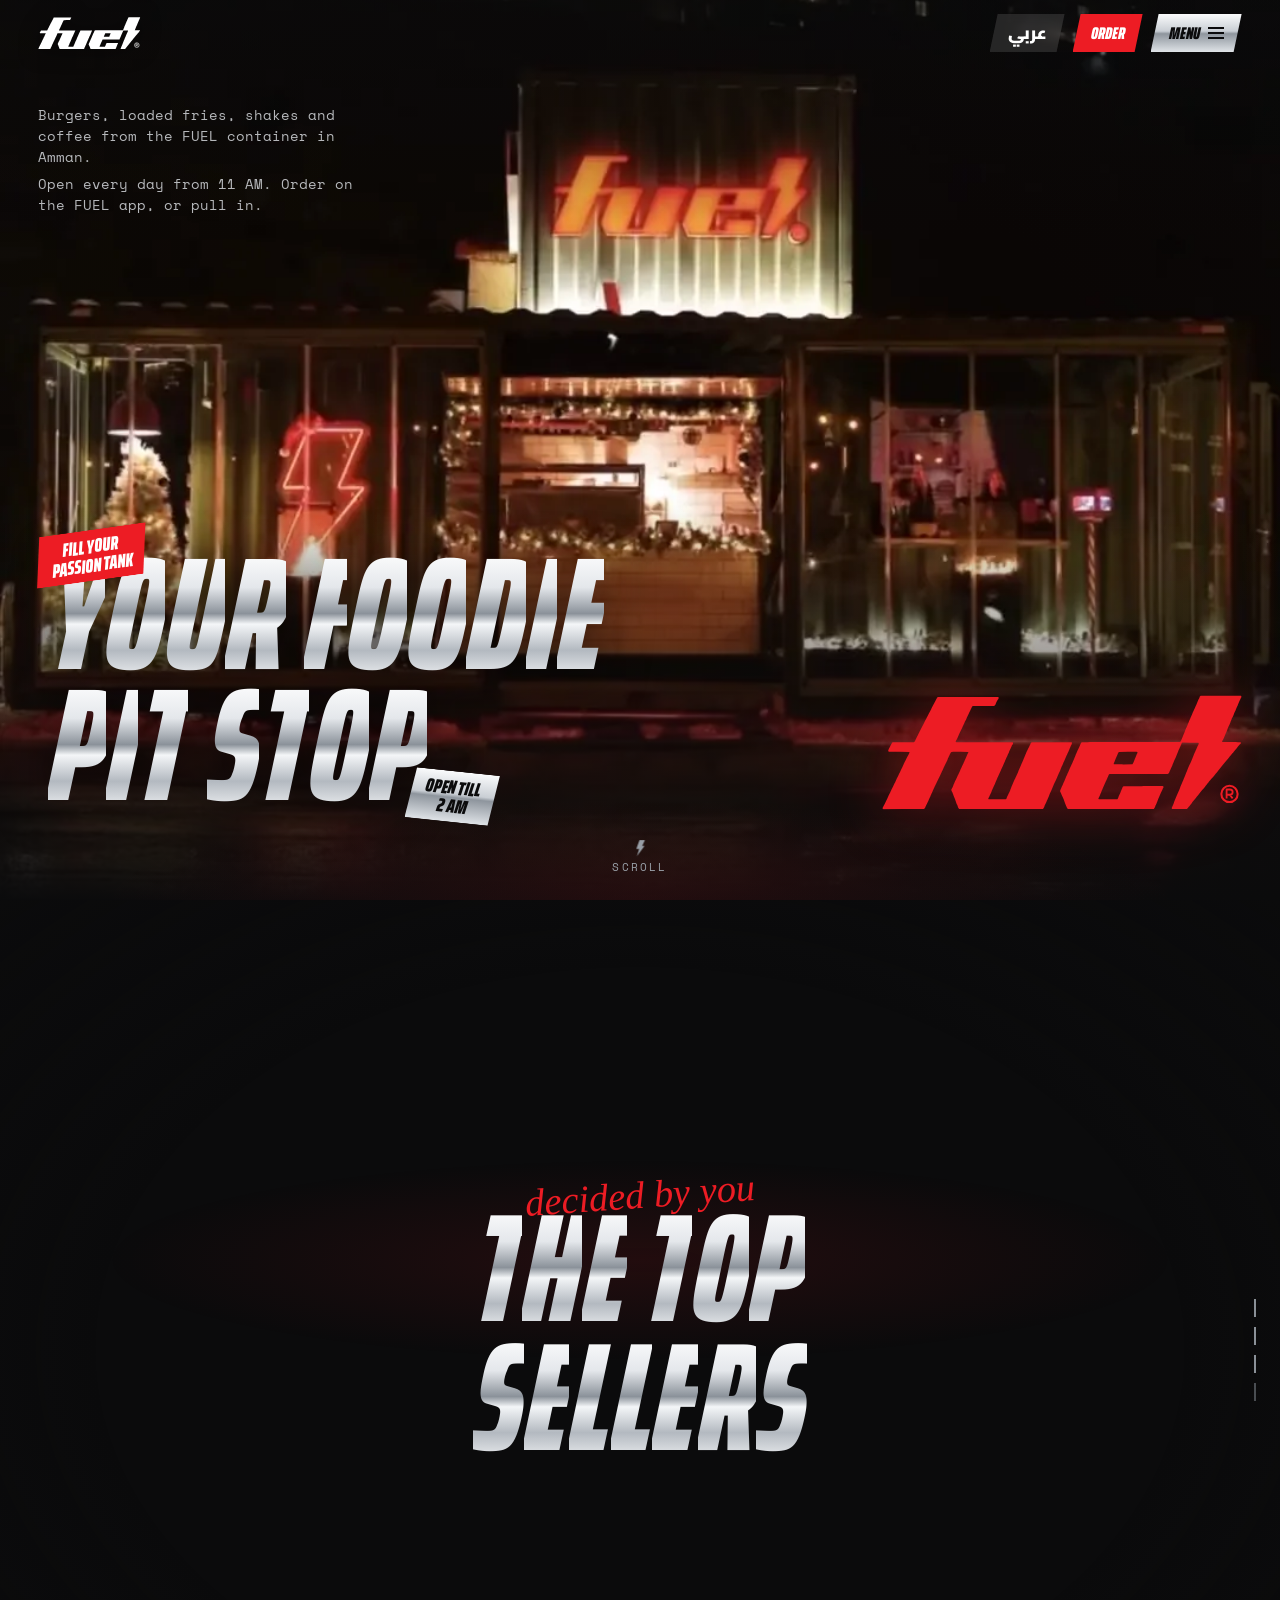
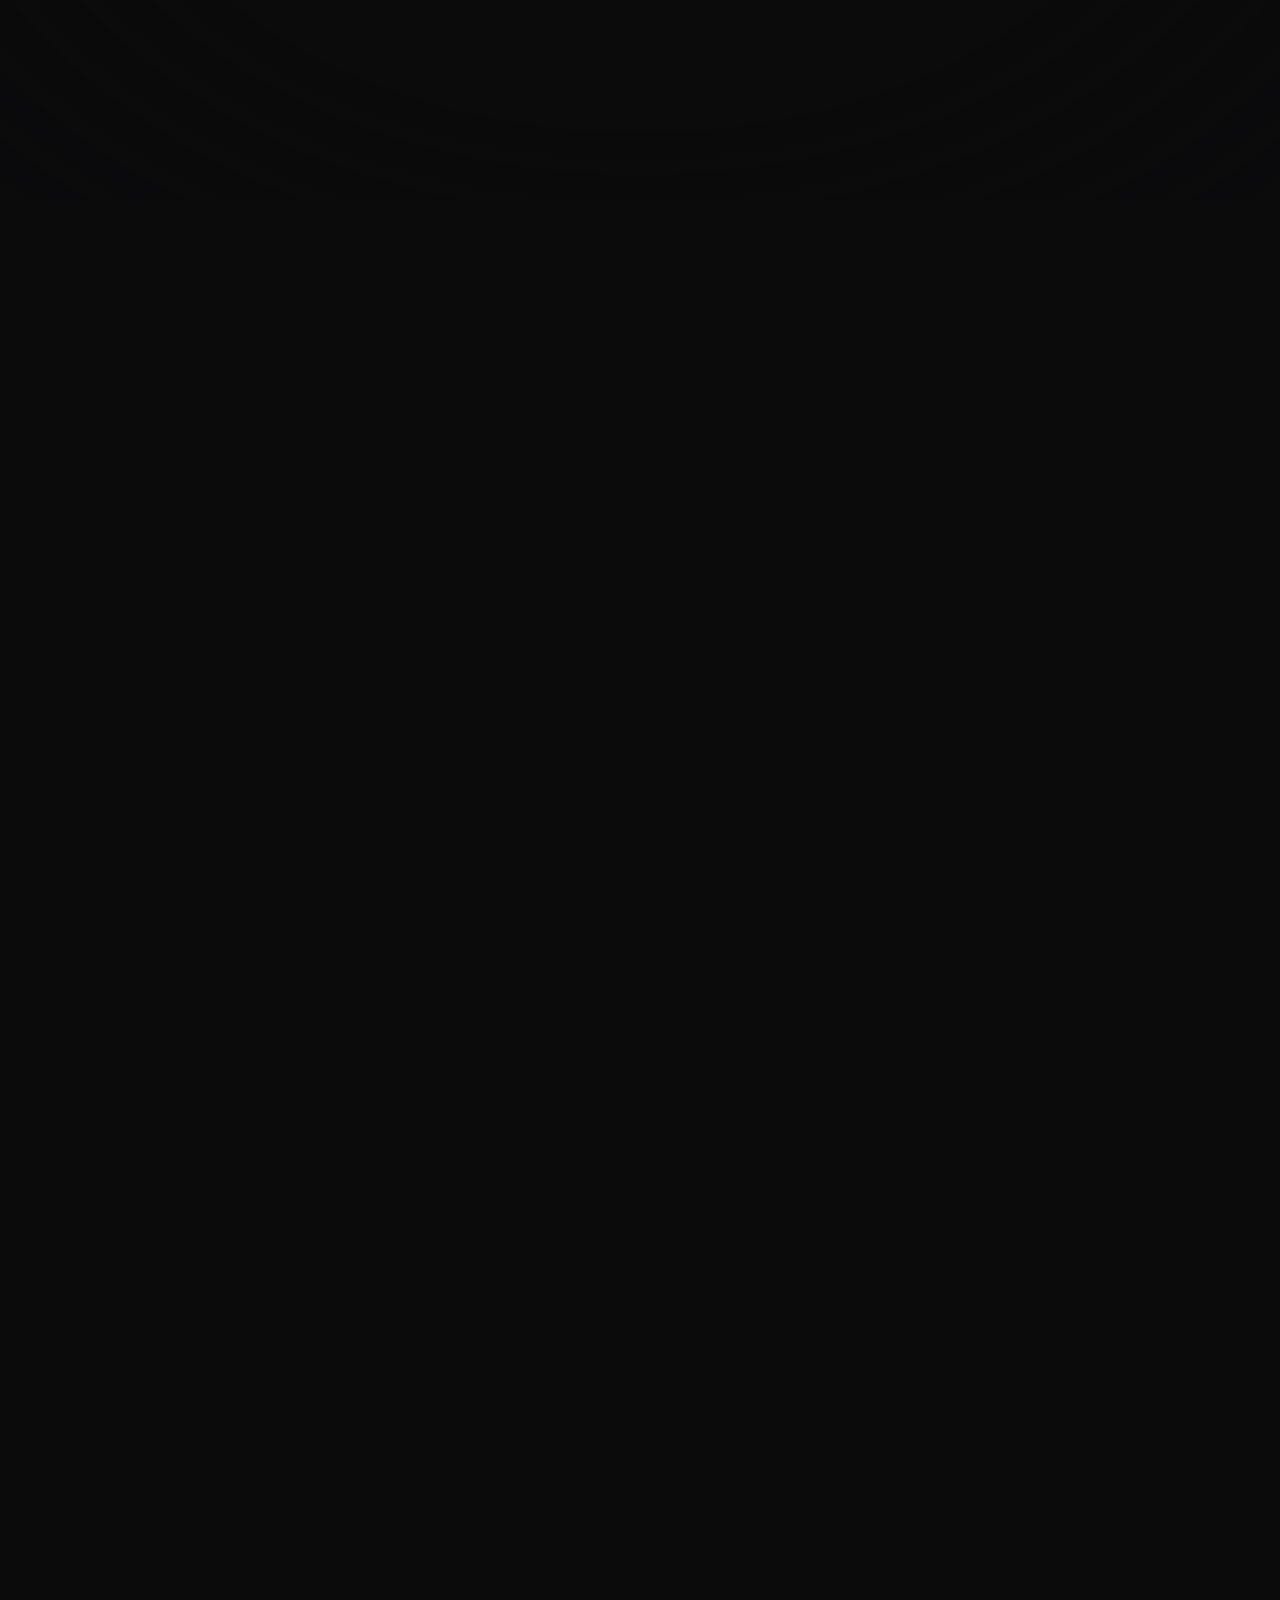
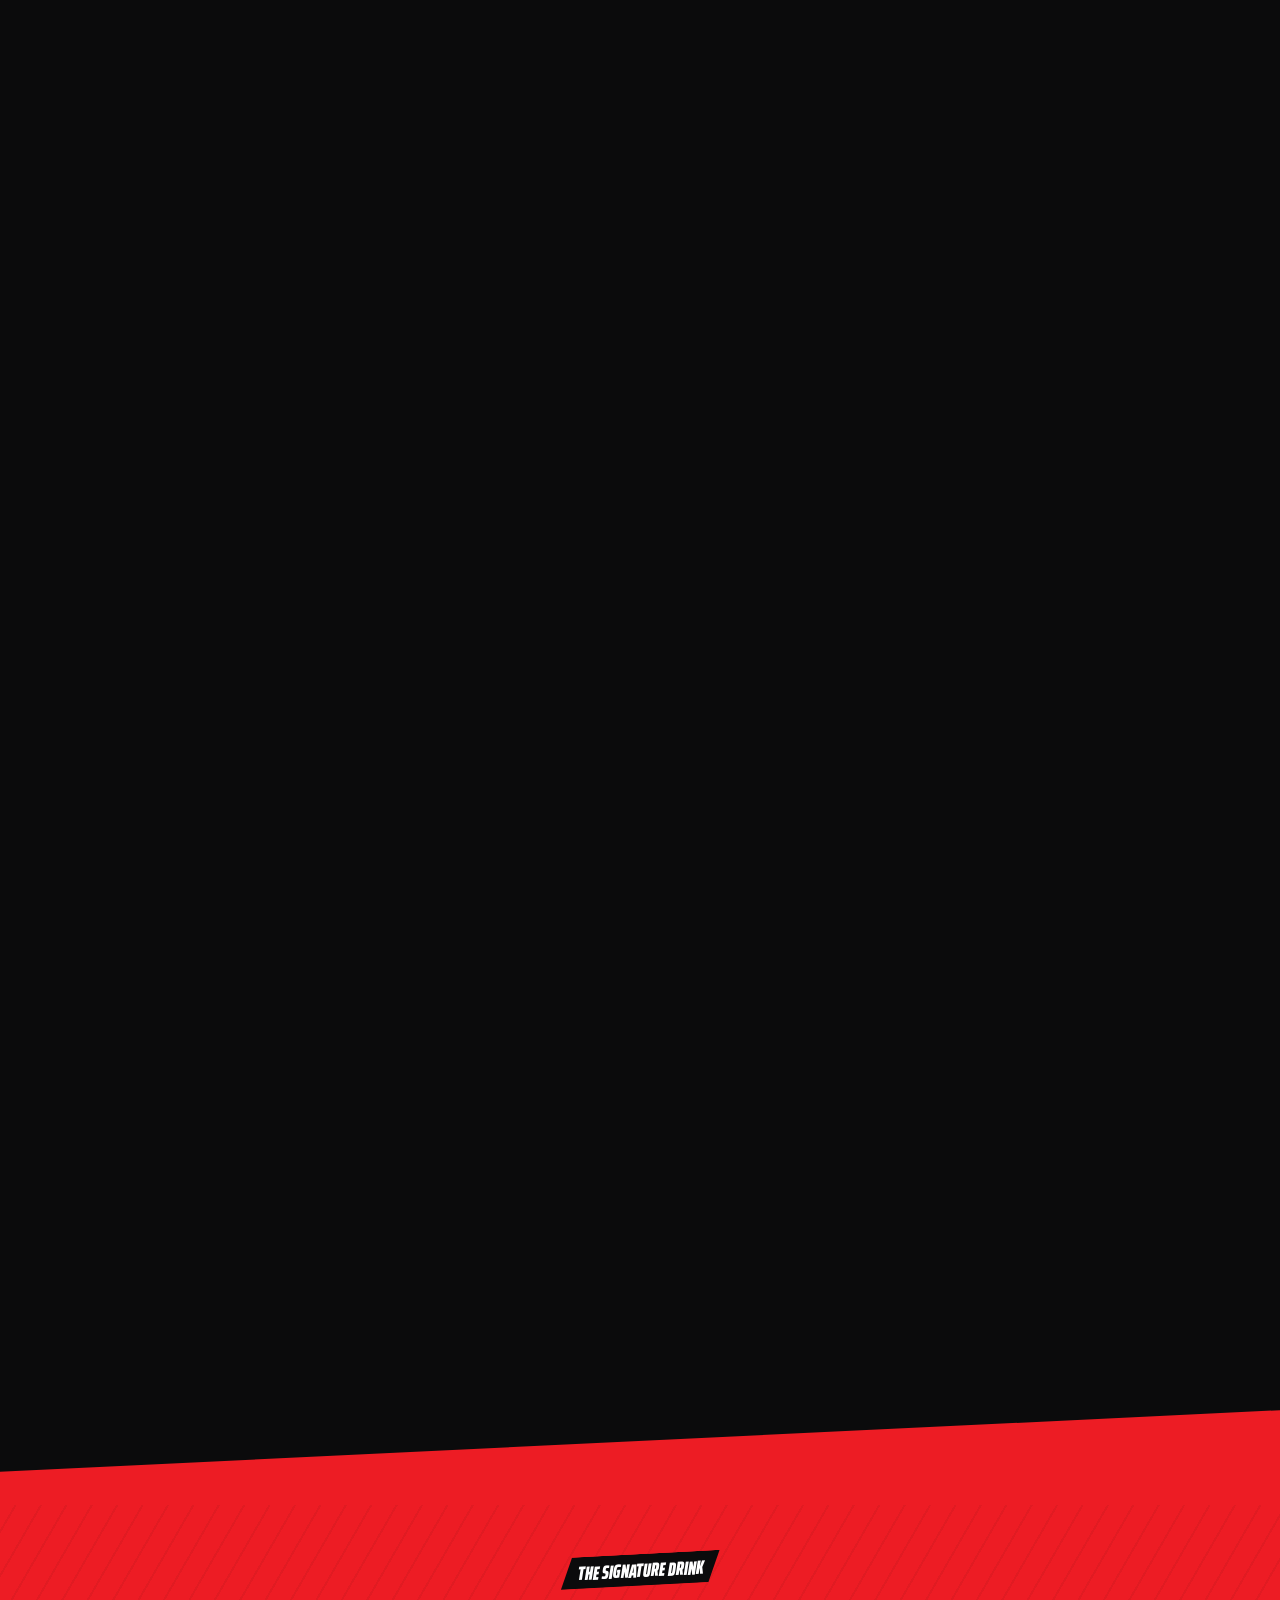
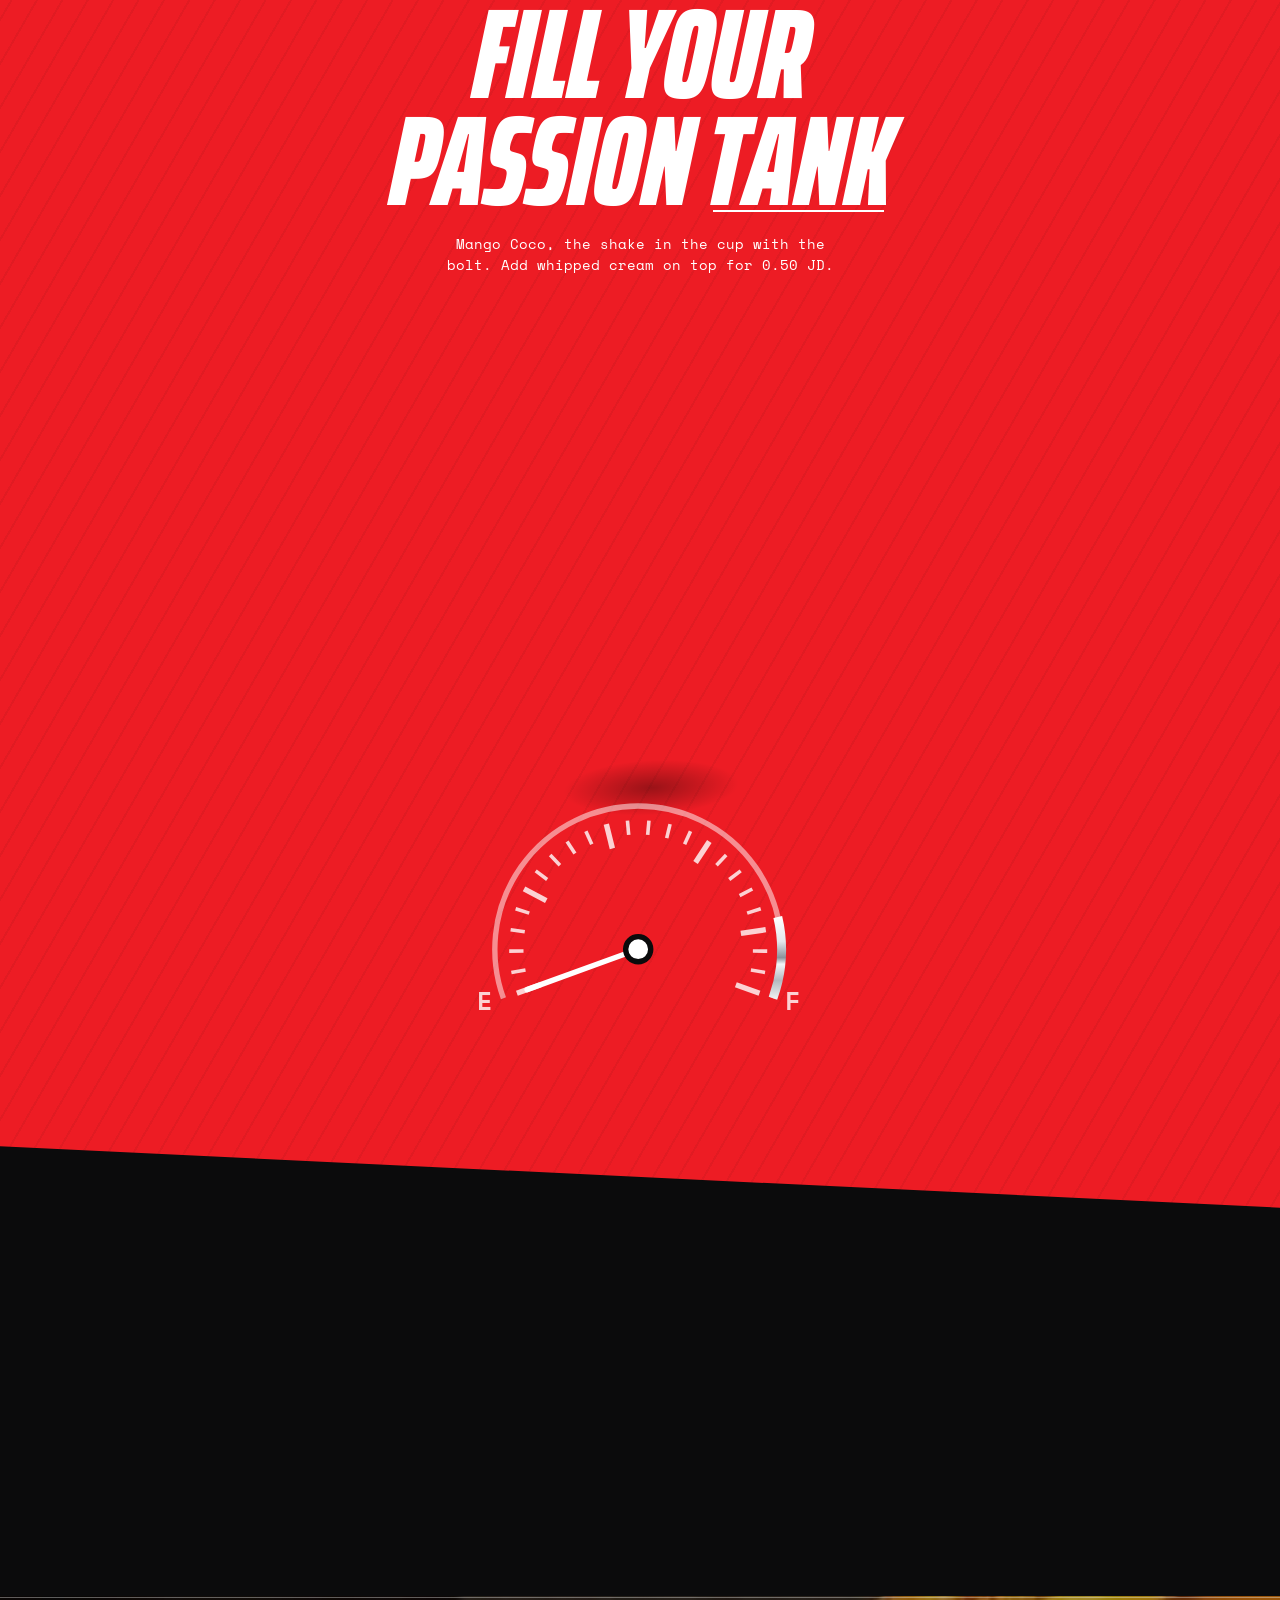
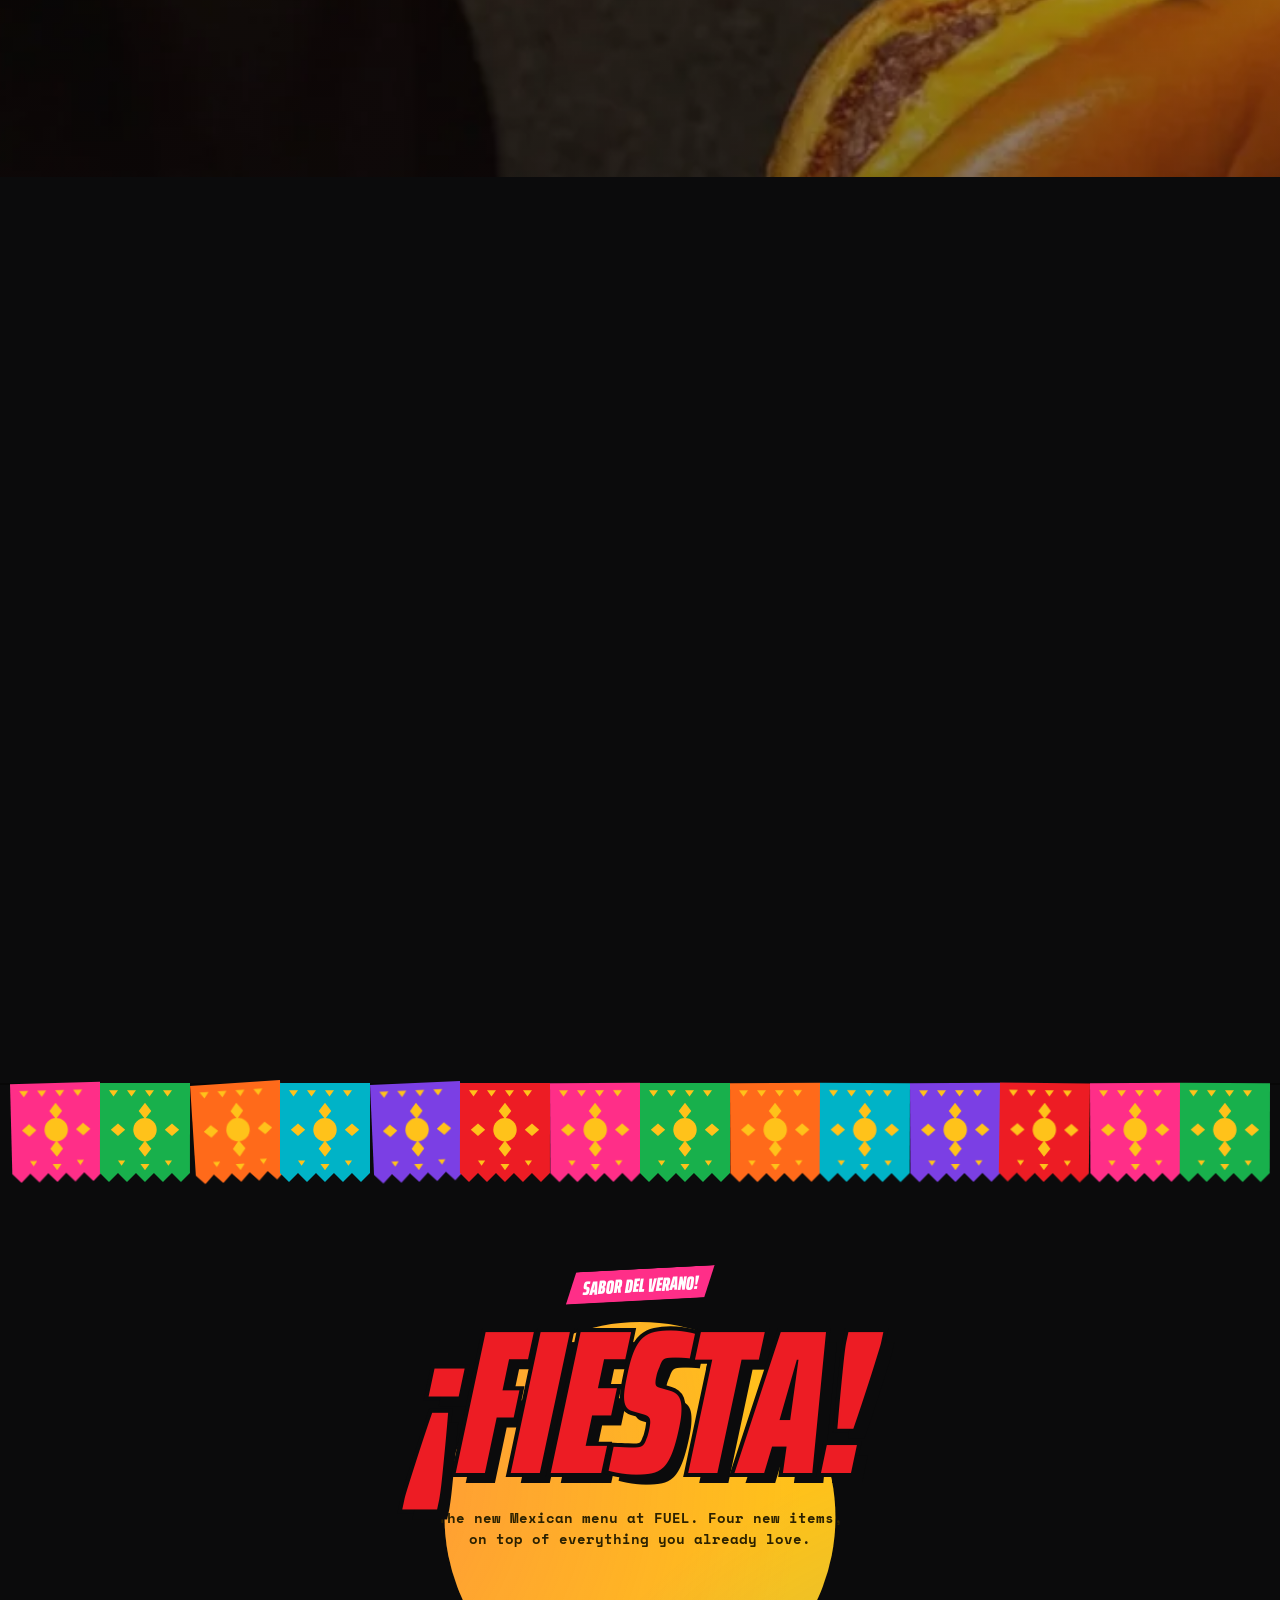
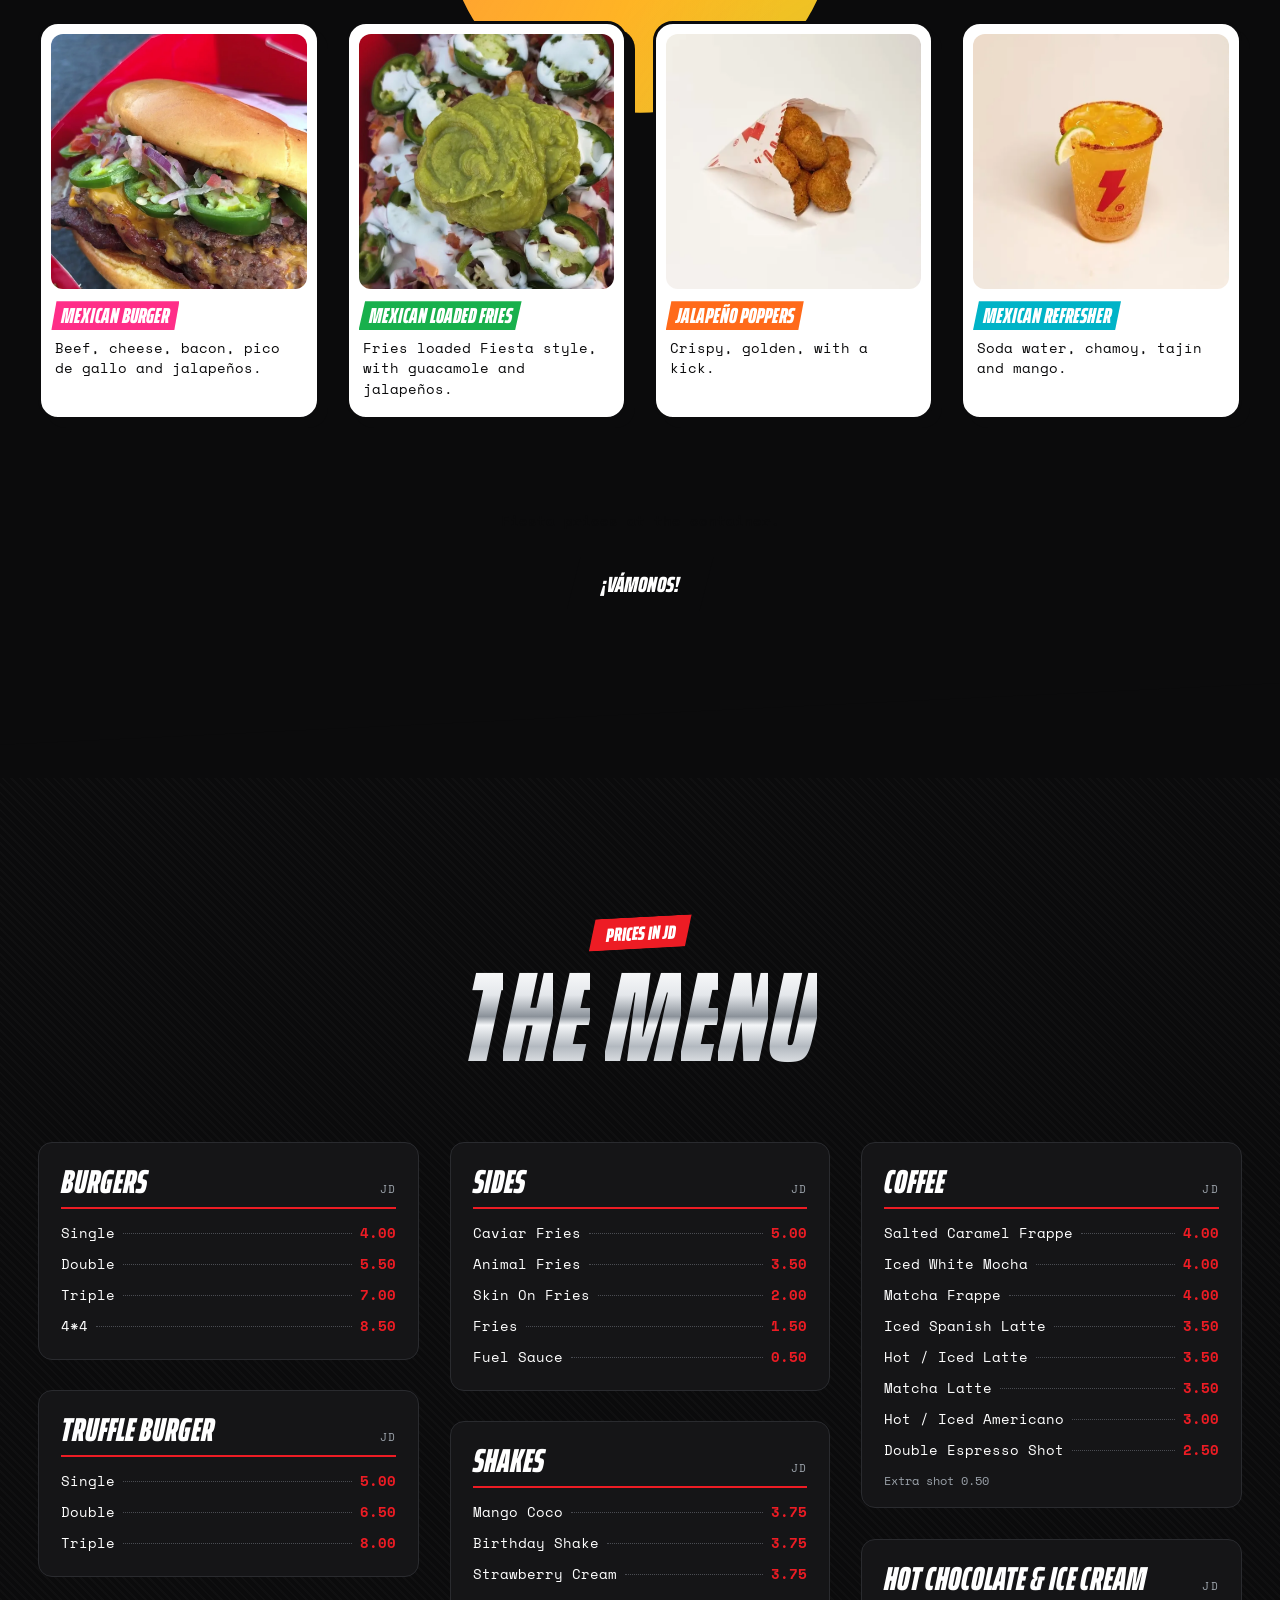
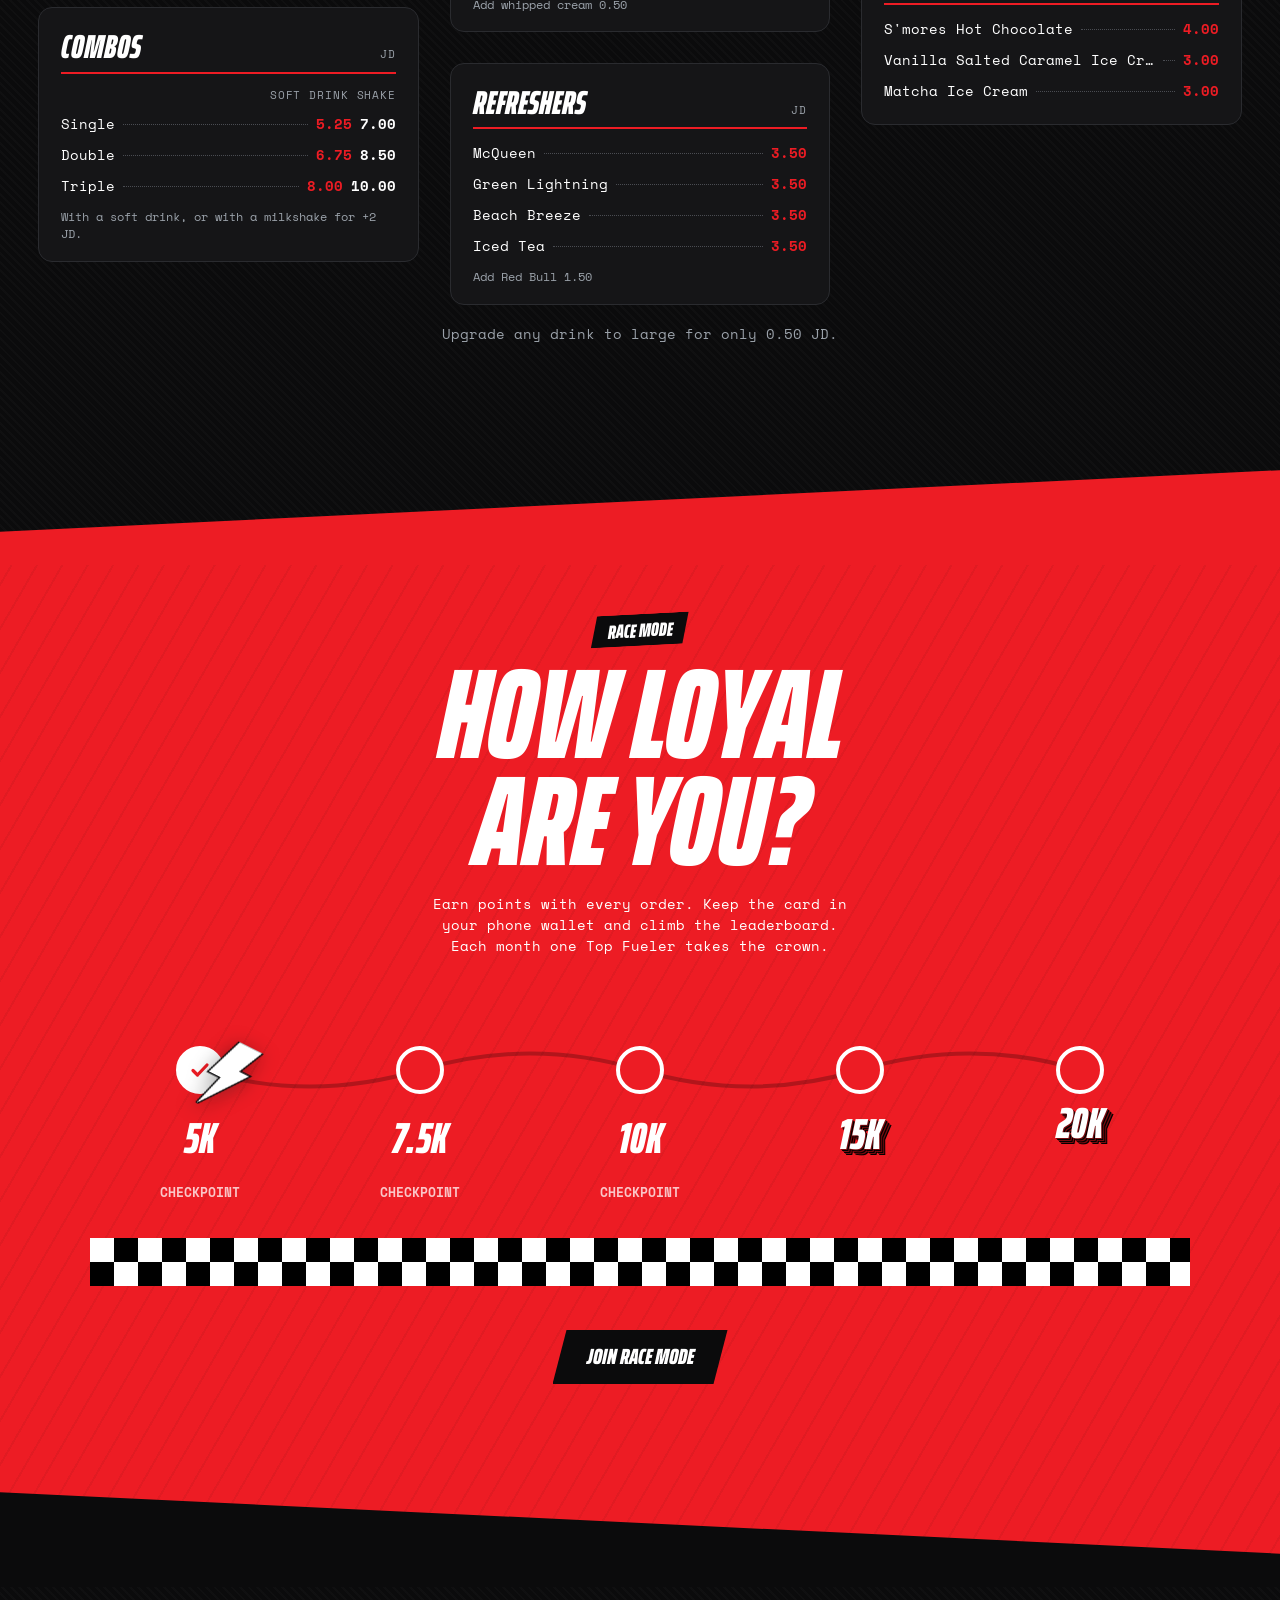
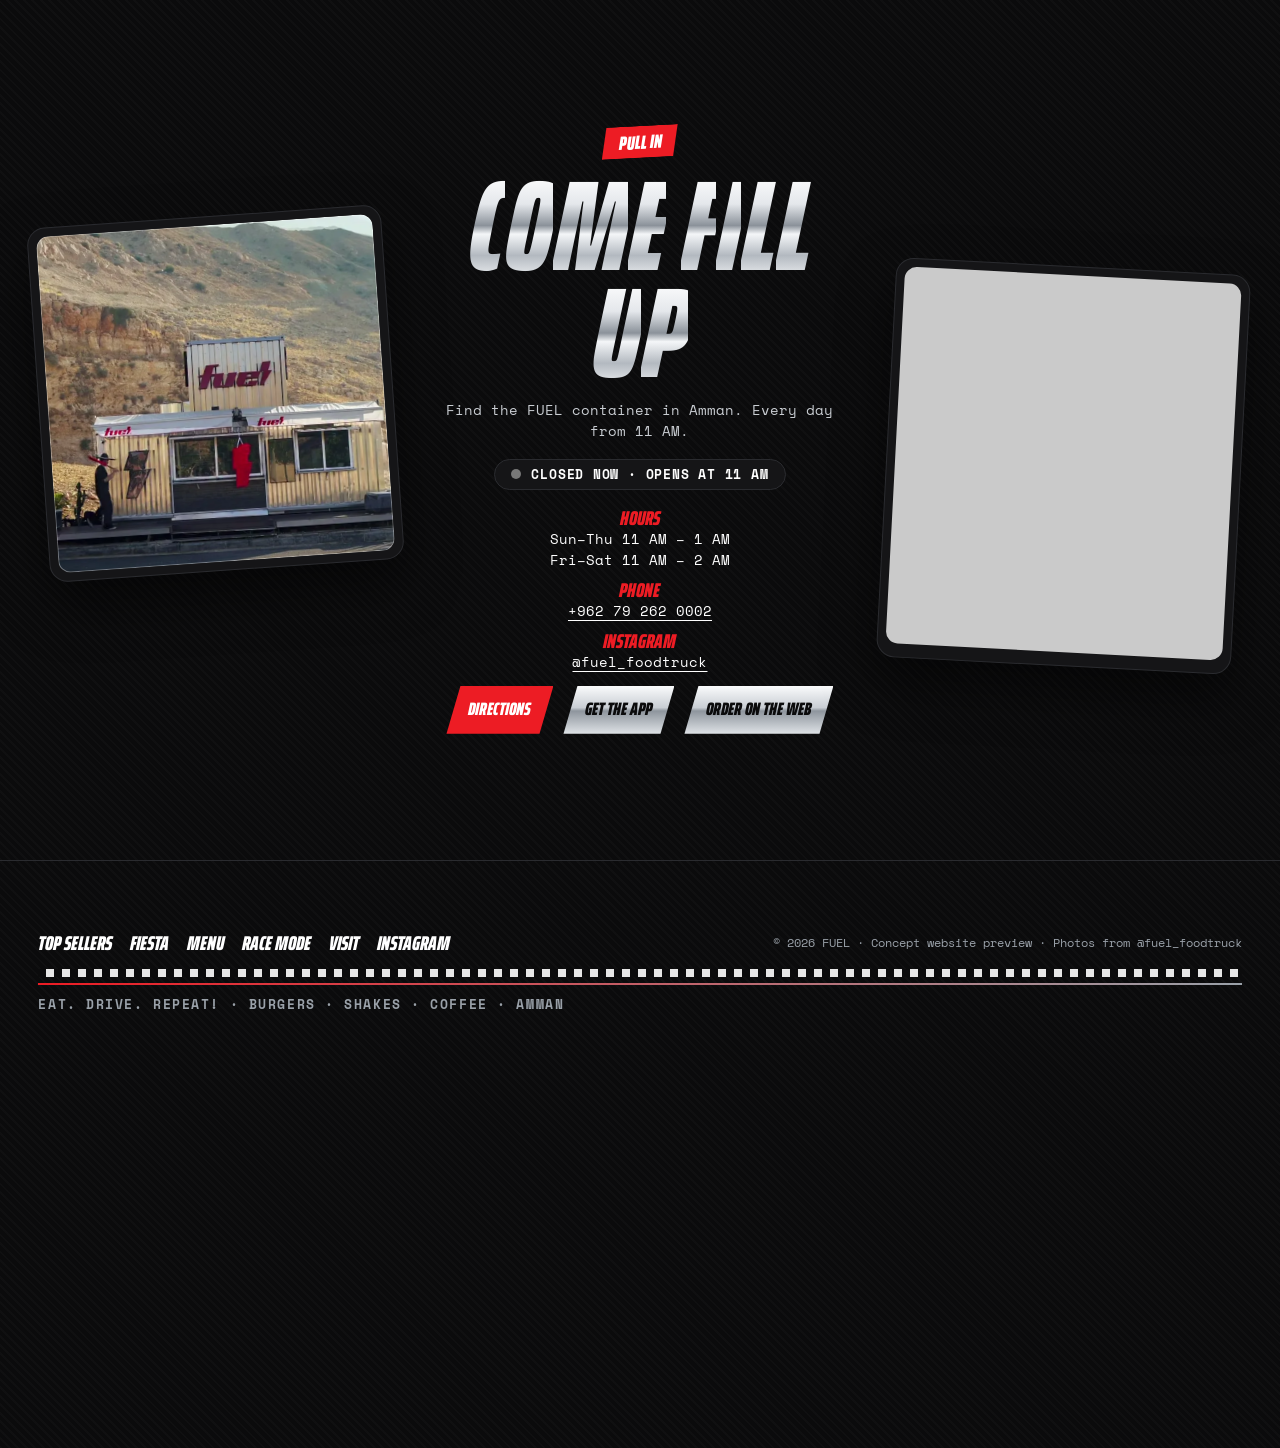
==== v4/index.html @ 4a67ec25 "Add v4 Night Lap preview: hero video, scroll flythrough and new sections v4/ is a separate preview n" ====
<!doctype html>
<html lang="en" dir="ltr">
<head>
  <meta charset="utf-8">
  <meta name="viewport" content="width=device-width, initial-scale=1, viewport-fit=cover">
  <title>FUEL | Your foodie pit stop in Amman</title>
  <meta name="description" content="FUEL is a burger container in Amman. Double Classic, Animal Fries, Mango Coco and the new Fiesta menu. Open daily from 11 AM, till 1 AM (2 AM on Fri and Sat). Order on the FUEL app.">
  <meta name="theme-color" content="#0b0b0c">
  <meta property="og:type" content="website">
  <meta property="og:title" content="FUEL · Your foodie pit stop">
  <meta property="og:description" content="Eat. Drive. Repeat! Burgers, fries, shakes and coffee in Amman.">
  <link rel="icon" href="assets/img/favicon.svg" type="image/svg+xml">
  <link rel="preload" as="image" href="assets/img/container-night.webp" fetchpriority="high">
  <link rel="preconnect" href="https://fonts.googleapis.com">
  <link rel="preconnect" href="https://fonts.gstatic.com" crossorigin>
  <!-- Saira Black Italic is the free stand-in for the logo's font (Pace Extra Bold Slanted, a paid font). -->
  <link href="https://fonts.googleapis.com/css2?family=Saira:ital,wdth,wght@1,50..125,700..900&family=Space+Mono:wght@400;700&family=Cairo:wght@600;800;900&display=swap" rel="stylesheet">
  <link rel="stylesheet" href="assets/css/site.css">
  <script>
    // Pick the language before anything paints, so there is no flash of the wrong one.
    (function () { var l = 'en'; try { l = localStorage.getItem('fuel-lang') || 'en'; } catch (e) {}
      if (l === 'ar') { document.documentElement.lang = 'ar'; document.documentElement.dir = 'rtl'; } })();
    document.documentElement.classList.add('js');
  </script>
  <!-- Facts for Google. Keep in sync with business.json. -->
  <script type="application/ld+json">
  {
    "@context": "https://schema.org",
    "@type": "FastFoodRestaurant",
    "name": "FUEL Food Truck",
    "slogan": "Eat. Drive. Repeat!",
    "telephone": "+962792620002",
    "servesCuisine": ["Burgers", "Mexican"],
    "priceRange": "JD 1.50–10.00",
    "address": { "@type": "PostalAddress", "addressLocality": "Abdoun, Amman", "addressCountry": "JO" },
    "openingHours": ["Su-Th 11:00-01:00", "Fr-Sa 11:00-02:00"],
    "hasMenu": "https://bitesnbags.com/place/fuel-foodtruck",
    "sameAs": ["https://www.instagram.com/fuel_foodtruck/"]
  }
  </script>
</head>
<body>
  <!-- FUEL's logo, traced from their brand pack. Used everywhere with <use href="#logo">. -->
  <svg width="0" height="0" style="position:absolute" aria-hidden="true">
    <symbol id="logo" viewBox="0 0 2740 873"><path fill="currentColor" fill-rule="evenodd" d="M8 868C6 867 4 864 4 862C4 861 9 851 15 840C24 822 36 797 47 772C51 764 66 733 91 681C97 670 104 656 107 649C110 642 118 625 125 611C132 597 140 580 143 573C146 565 153 553 157 544C161 535 166 525 168 520C183 490 204 448 206 445C207 444 208 441 209 440L210 437L208 435L206 433L129 432L51 432L49 429L47 427L47 424C47 422 48 417 50 414C52 411 58 399 64 387C76 364 77 362 82 360L85 359L164 359L243 359L246 357C247 356 250 353 252 349C256 338 275 301 278 295C282 288 292 268 315 223C329 195 343 168 346 162C354 147 360 136 367 122C370 115 374 109 374 108C375 106 384 87 396 65C418 22 421 17 425 15C426 15 522 15 655 15L882 15L885 16C886 17 887 19 888 21L888 25L886 28C886 30 883 33 882 35C879 39 870 56 866 67C863 75 860 79 856 81L854 83L772 83L691 84L689 85C686 87 684 91 676 108C674 113 667 128 660 142C654 155 648 168 647 169C647 170 644 178 640 186C636 193 632 202 630 206C629 209 624 219 620 228C616 237 612 245 612 245C612 246 608 255 602 266C592 286 582 309 576 323C572 333 568 341 564 347C560 352 560 355 563 357L566 359L779 359L992 359L994 360C999 364 999 368 993 378C991 380 988 385 987 388C986 391 982 400 979 408C975 415 970 427 967 433C965 439 961 447 960 450C958 453 956 458 955 461C954 464 950 473 946 480C943 487 938 499 935 506C932 514 926 525 923 532C920 540 913 554 908 565C904 576 896 593 892 602C887 612 880 630 875 640C870 652 863 667 860 675C852 691 846 706 840 720C838 725 834 735 831 742C828 748 823 758 821 764C819 770 815 777 813 780C811 783 809 787 809 789L809 792L812 793L814 794L878 794L942 794L944 792L947 790L950 780C952 776 956 768 958 764C960 759 963 752 965 747C968 742 972 733 975 726C978 720 982 709 984 703C989 690 999 668 1009 644C1014 636 1020 622 1023 615C1026 608 1032 594 1036 586C1039 577 1043 567 1045 563C1047 559 1051 548 1056 538C1066 516 1097 443 1097 442C1097 441 1108 416 1117 400C1122 389 1127 378 1129 374C1132 366 1133 363 1137 361L1140 360L1170 359C1186 359 1254 359 1320 359L1441 359L1443 360C1447 362 1447 370 1442 378C1440 381 1437 386 1436 390C1431 402 1427 412 1425 417C1423 419 1422 423 1422 424C1421 427 1414 441 1409 452C1404 462 1391 491 1388 500C1386 503 1383 511 1380 517C1376 528 1371 537 1364 554C1362 559 1358 567 1357 572C1355 577 1351 585 1348 591C1342 605 1338 614 1331 632C1324 648 1317 663 1311 674C1307 683 1301 697 1296 710C1293 717 1289 725 1288 729C1281 743 1278 751 1275 758C1274 762 1271 770 1268 776C1265 782 1262 790 1261 792C1260 795 1256 804 1252 812C1243 831 1237 843 1236 849C1234 856 1229 864 1226 866L1223 868L906 868C717 868 588 868 587 867C584 865 581 861 579 856C578 853 575 844 572 836C568 829 564 819 563 814C556 794 554 789 548 775C545 767 542 758 540 754C539 751 536 743 533 737C530 731 527 725 527 724C527 722 530 716 533 710C536 703 540 695 541 692C544 686 546 679 555 659C558 654 565 639 571 626C588 590 596 573 596 571C596 571 600 563 604 554C612 536 627 505 629 498C631 494 636 482 646 460C649 454 653 446 654 444C657 440 658 436 655 434L654 433L595 432C563 432 535 433 532 433L528 434L525 437C522 439 519 445 511 465C509 469 503 482 498 494C492 506 485 521 482 528C479 534 474 545 470 552C467 559 463 567 462 570C461 573 459 576 459 577C458 579 456 582 455 585C454 588 449 598 445 607C436 625 426 646 417 664C402 696 399 702 399 703C399 703 390 723 383 738C379 747 375 755 374 758C373 760 371 764 370 767C367 774 359 792 357 796C357 798 339 835 329 856C326 861 323 865 322 866L320 868L165 868L10 869L8 868ZM1642 868L1415 868L1413 866C1408 861 1399 840 1387 806C1385 801 1382 792 1379 786C1376 779 1370 767 1367 760C1364 752 1360 743 1359 740L1356 736L1356 731L1356 726L1361 716C1364 709 1368 701 1369 697C1371 693 1375 684 1378 677C1382 669 1385 662 1385 661C1386 660 1387 656 1389 652C1394 643 1399 630 1401 623C1403 619 1407 611 1410 604C1413 596 1417 588 1419 584C1420 581 1423 573 1426 567C1429 561 1432 553 1433 550C1434 548 1436 543 1438 540C1439 538 1442 533 1443 529C1445 525 1448 517 1451 511C1454 505 1458 496 1460 491C1466 476 1470 467 1474 456C1476 451 1480 442 1482 438C1484 433 1486 427 1487 426C1488 424 1492 415 1503 392C1505 388 1508 381 1510 375C1513 369 1516 363 1518 362L1521 359L1524 359C1554 359 2252 358 2259 358L2269 358L2271 356C2274 352 2276 348 2305 278C2309 267 2314 254 2316 250C2318 247 2321 238 2325 230C2328 223 2332 212 2335 206C2340 193 2349 174 2357 155C2360 148 2365 136 2368 128C2371 121 2375 112 2376 110C2378 106 2382 97 2398 60C2402 50 2407 38 2409 34C2411 31 2414 24 2416 20C2419 11 2422 7 2426 6C2427 5 2494 5 2579 5L2730 5L2733 6C2737 10 2737 16 2730 27C2728 31 2726 35 2726 36C2725 37 2723 43 2720 48C2711 69 2710 72 2708 78C2706 81 2703 89 2700 95C2697 101 2694 109 2693 112C2692 114 2690 120 2688 123C2683 133 2677 147 2677 150C2676 153 2669 169 2665 176C2663 180 2661 185 2660 188C2659 191 2657 194 2657 195C2656 197 2654 201 2653 205C2650 213 2642 232 2641 234C2640 234 2634 248 2628 264C2626 268 2623 277 2620 284C2617 291 2614 300 2612 304C2603 325 2599 335 2592 347C2588 353 2588 355 2591 357L2594 358L2600 358C2618 358 2728 359 2729 360C2730 360 2731 361 2731 363L2732 365L2730 369C2730 370 2727 374 2724 375C2722 377 2712 389 2703 401C2693 413 2682 426 2679 430C2675 435 2669 443 2664 448C2660 454 2649 467 2640 478C2620 502 2592 536 2574 558C2557 580 2542 598 2531 610C2527 615 2517 627 2509 636C2501 645 2491 657 2487 662C2483 667 2473 680 2464 690C2456 701 2444 716 2437 724C2431 733 2417 750 2406 763C2382 791 2362 816 2357 824C2355 827 2349 835 2344 841C2338 847 2332 855 2330 858C2328 861 2324 865 2323 866L2320 868L2308 868C2302 868 2278 868 2254 868L2211 868L2209 867C2204 865 2204 860 2209 850C2213 844 2217 832 2222 820C2225 809 2235 785 2246 760C2257 736 2266 714 2270 702C2272 697 2276 688 2278 684C2282 675 2286 664 2305 619C2317 590 2318 588 2327 564C2333 550 2339 534 2343 528C2350 512 2359 491 2372 458C2379 443 2387 423 2391 415C2395 406 2399 397 2400 394C2401 392 2404 385 2407 380L2411 370L2411 368C2410 366 2409 364 2407 364L2404 363L2346 363L2287 362L2285 364L2282 366L2278 375C2276 380 2271 392 2267 400C2263 409 2257 423 2254 430C2248 445 2237 473 2232 484C2230 487 2225 499 2221 508C2217 518 2212 531 2209 538C2203 550 2190 580 2187 588C2185 594 2182 598 2177 600L2174 601L1953 601L1732 602L1730 603C1728 604 1727 606 1726 608C1724 612 1718 628 1714 636C1712 639 1710 644 1710 646C1709 648 1705 656 1701 664C1697 672 1693 683 1690 688C1688 692 1685 700 1683 704C1681 709 1679 716 1677 720C1675 724 1672 732 1669 738C1667 744 1663 753 1661 758C1658 767 1653 778 1649 784C1647 787 1646 790 1649 792L1651 794L1721 794L1791 794L1793 792C1794 791 1797 785 1799 778C1802 772 1805 764 1807 760C1812 749 1817 737 1819 731C1820 729 1822 725 1823 722C1824 720 1826 714 1828 710C1831 700 1835 695 1839 694C1841 694 1853 694 1866 694L1890 695L1974 694C2019 693 2074 693 2096 693L2136 693L2139 695L2142 696L2143 700L2143 703L2140 708C2138 711 2136 716 2135 719C2132 725 2127 735 2118 756C2110 774 2105 787 2099 801C2087 833 2085 838 2083 840C2082 841 2080 846 2079 851C2076 859 2072 865 2069 867L2067 868L1968 868C1913 869 1767 868 1642 868ZM1906 527C1908 525 1913 516 1915 510C1916 508 1918 503 1920 498C1923 490 1925 484 1934 464C1937 457 1940 448 1942 445L1945 439L1945 436C1944 435 1943 433 1941 433L1938 432L1872 432L1806 433L1803 435L1800 436L1798 441C1797 443 1794 448 1793 452C1791 455 1790 458 1790 459C1790 460 1788 463 1787 467C1785 470 1783 475 1782 478C1781 480 1779 484 1778 487C1777 490 1774 495 1773 498C1773 501 1770 507 1768 511C1762 522 1763 527 1769 528C1770 528 1801 529 1838 529L1905 528L1906 527Z"/><circle cx="2645.0" cy="753.0" r="62" fill="none" stroke="currentColor" stroke-width="16"/><path d="M2623.0 787.0V719.0h26a20 20 0 0 1 0 40h-26M2647.0 759.0l22 28" fill="none" stroke="currentColor" stroke-width="14" stroke-linejoin="round"/></symbol>
    <!-- The bolt from FUEL's cups and boxes -->
    <symbol id="bolt" viewBox="0 0 60 100"><path d="M24 0h34L41 36h15L8 100l14-46H4z"/></symbol>
    <linearGradient id="chromeGrad" x1="0" y1="0" x2="0" y2="1"><stop offset="0" stop-color="#fff"/><stop offset=".3" stop-color="#e4e7eb"/><stop offset=".5" stop-color="#8b929a"/><stop offset=".58" stop-color="#f4f6f8"/><stop offset=".78" stop-color="#b3b9c0"/><stop offset="1" stop-color="#eef0f2"/></linearGradient>
  </svg>

  <a class="skip" href="#main" data-t="skip">Skip to content</a>

  <!-- LOADER: five start lights come on one by one, go out, and the curtains lift -->
  <div class="loader" id="loader" aria-hidden="true">
    <svg class="curtain" viewBox="0 0 100 100" preserveAspectRatio="none"><path class="c3" d="M -1 -1 L 101 -1 L 101 101 Q 50 101 -1 101 Z"/></svg>
    <svg class="curtain" viewBox="0 0 100 100" preserveAspectRatio="none"><path class="c2" d="M -1 -1 L 101 -1 L 101 101 Q 50 101 -1 101 Z"/></svg>
    <svg class="curtain" viewBox="0 0 100 100" preserveAspectRatio="none"><path class="c1" d="M -1 -1 L 101 -1 L 101 101 Q 50 101 -1 101 Z"/></svg>
    <div class="loader-stage" id="loader-stage">
      <div class="loader-logo" id="loader-logo"></div>
      <div class="lights" id="lights">
        <span class="pod"><i></i><i></i></span><span class="pod"><i></i><i></i></span><span class="pod"><i></i><i></i></span><span class="pod"><i></i><i></i></span><span class="pod"><i></i><i></i></span>
      </div>
    </div>
    <p class="loader-text" id="loader-text"></p>
    <div class="loader-bar" id="loader-bar-wrap"><i id="loader-bar"></i></div>
  </div>

  <!-- The thin red line at the very top is how far down the page you are -->
  <i class="lap" id="lap" aria-hidden="true"></i>

  <header class="header" id="header">
    <a class="brand" href="#top" aria-label="FUEL home"><svg><use href="#logo"/></svg></a>
    <div class="header-r">
      <button class="chip chip-line" id="lang" type="button" data-t="lang_switch">عربي</button>
      <a class="chip chip-red chip-order" id="chip-order" href="https://bitesnbags.com/place/fuel-foodtruck" data-t="order_short">Order</a>
      <button class="chip chip-chrome" id="menu-open" type="button" aria-expanded="false" aria-controls="overlay"><span data-t="menu_btn">Menu</span><i class="ham"><i></i><i></i><i></i></i></button>
    </div>
  </header>

  <div class="overlay" id="overlay" hidden>
    <button class="chip chip-line overlay-close" id="menu-close" type="button" data-t="close_btn">Close</button>
    <nav class="overlay-nav" aria-label="Main">
      <a href="#top" data-t="nav_home">Home</a>
      <a href="#sellers" data-t="nav_top">Top sellers</a>
      <a href="#fiesta" data-t="nav_fiesta">Fiesta</a>
      <a href="#menu" data-t="nav_menu">Menu</a>
      <a href="#race" data-t="nav_race">Race Mode</a>
      <a href="#visit" data-t="nav_visit">Visit</a>
    </nav>
    <i class="chequer overlay-chequer" aria-hidden="true"></i>
  </div>

  <main id="main">
    <!-- HERO: the container film at night, chrome headline, the red logo -->
    <section class="hero" id="top">
      <div class="hero-media" id="hero-media">
        <!-- Frame 0 of the hero film. The film itself was generated from FUEL's own photo of the container (Instagram). PLACEHOLDER until FUEL sends originals. -->
        <img class="hero-bg" id="hero-bg" src="assets/img/container-night.webp" alt="" width="1080" height="1920" fetchpriority="high">
        <video class="hero-video" id="hero-video" muted playsinline autoplay loop preload="auto" poster="assets/img/container-night.webp" disablepictureinpicture disableremoteplayback aria-hidden="true"></video>
      </div>
      <i class="hero-shade" aria-hidden="true"></i>
      <i class="hero-floor" aria-hidden="true"></i>
      <i class="hero-exit" id="hero-exit" aria-hidden="true"></i>
      <i class="streak" aria-hidden="true"></i>
      <div class="hero-stack">
        <div class="hero-head">
          <h1 class="hero-title chrome split" data-t="hero_title">YOUR FOODIE<br>PIT STOP</h1>
          <p class="tag tag-red hero-st1" data-t="hero_st1">Fill your<br>passion tank</p>
          <p class="tag tag-chrome hero-st2" data-t="hero_st2">Open till<br>2 AM</p>
        </div>
        <svg class="hero-word" id="hero-word" role="img" aria-label="fuel"><use href="#logo"/></svg>
        <div class="hero-copy">
          <p data-t="hero_l">Burgers, loaded fries, shakes and coffee from the FUEL container in Amman.</p>
          <p data-t="hero_r">Open every day from 11 AM. Order on the FUEL app, or pull in.</p>
        </div>
      </div>
      <div class="hero-cue" id="hero-cue" aria-hidden="true"><svg viewBox="0 0 60 100"><path d="M24 0h34L41 36h15L8 100l14-46H4z"/></svg><span data-t="scroll_cue">Scroll</span></div>
    </section>

    <!-- TOP SELLERS: one pinned stage; the four cut-outs fly down the night road one by one -->
    <section class="fly" id="sellers">
      <div class="fly-stage" id="fly-stage">
        <div class="road-wrap" aria-hidden="true"><div class="road"><div class="road-strip" id="road-strip"></div></div><i class="road-fade"></i></div>
        <i class="glow" id="glow" aria-hidden="true"></i>
        <i class="dim" id="dim" aria-hidden="true"></i>
        <i class="streak" aria-hidden="true"></i>
        <div class="fly-heading" id="fly-heading">
          <p class="script" data-t="top_tag">decided by you</p>
          <h2 class="big chrome split" data-t="top_title">THE TOP<br>SELLERS</h2>
        </div>
        <div class="fly-names" id="fly-names" aria-hidden="true"></div>
        <svg class="neon neon-draw" id="neon-draw" viewBox="0 0 60 100" aria-hidden="true"><path id="neon-path" d="M24 0h34L41 36h15L8 100l14-46H4z"/></svg>
        <svg class="neon neon-glow" id="neon-glow" viewBox="0 0 60 100" aria-hidden="true"><path d="M24 0h34L41 36h15L8 100l14-46H4z"/></svg>
        <div class="fly-items" id="fly-items" aria-hidden="true"></div>
        <div class="hud" id="hud" aria-hidden="true">
          <i class="br br-tl"></i><i class="br br-tr"></i><i class="br br-bl"></i><i class="br br-br"></i>
          <p class="hud-marker" data-t="fly_marker">02 / Top sellers</p>
          <div class="hud-labels" id="hud-labels"></div>
          <p class="tag tag-red hud-tag" id="hud-tag" data-t="sig">Signature drink</p>
          <div class="rail" id="rail"><i></i><i></i><i></i><i></i></div>
        </div>
        <div class="streaks" id="streaks" aria-hidden="true"></div>
        <i class="vignette" aria-hidden="true"></i>
        <div class="fly-lineup" id="fly-lineup">
          <p class="script lineup-script" data-t="top_tag">decided by you</p>
          <p class="fly-lineup-h chrome" data-t="lineup_h">The top sellers</p>
          <ol class="fly-list" id="fly-list">
            <li><span class="slot">
              <!-- PLACEHOLDER image: cut from FUEL's Instagram -->
              <img src="assets/img/cut/double-classic.webp" alt="Double Classic burger with fries in a red FUEL box" width="827" height="761" loading="lazy"></span>
              <b data-t="t_classic">Double Classic</b><em dir="ltr">5.50 <small data-t="jd">JD</small></em></li>
            <li><span class="slot">
              <!-- PLACEHOLDER image: cut from FUEL's Instagram -->
              <img src="assets/img/cut/animal-fries.webp" alt="Animal Fries in a red FUEL box" width="646" height="723" loading="lazy"></span>
              <b data-t="t_fries">Animal Fries</b><em dir="ltr">3.50 <small data-t="jd">JD</small></em></li>
            <li><span class="slot">
              <!-- PLACEHOLDER image: cut from FUEL's Instagram -->
              <img src="assets/img/cut/mango-coco.webp" alt="Mango Coco shake in a FUEL cup" width="568" height="900" loading="lazy"></span>
              <b data-t="t_mango">Mango Coco</b><em dir="ltr">3.75 <small data-t="jd">JD</small></em></li>
            <li><span class="slot">
              <!-- PLACEHOLDER image: cut from FUEL's Instagram -->
              <img src="assets/img/cut/double-truffle.webp" alt="Double Truffle burger in FUEL wrap" width="586" height="422" loading="lazy"></span>
              <b data-t="t_truffle">Double Truffle</b><em dir="ltr">6.50 <small data-t="jd">JD</small></em></li>
          </ol>
          <p class="lead" data-t="top_copy">Four orders that keep the grill busy.</p>
          <a class="btn" href="https://bitesnbags.com/place/fuel-foodtruck" data-t="order">Order now</a>
        </div>
      </div>
    </section>

    <!-- PASSION TANK (red): the cup fills as you scroll, the fuel gauge swings to F -->
    <section class="tank" id="tank">
      <svg class="edge edge-top" viewBox="0 0 100 20" preserveAspectRatio="none" aria-hidden="true"><path d="M0 20.5 L0 14 L100 2 L100 20.5 Z"/></svg>
      <div class="chapter-in">
        <p class="tag tag-black pop" data-t="tank_tag">The signature drink</p>
        <h2 class="big white split tank-title" data-t="tank_title">FILL YOUR<br>PASSION TANK</h2>
        <p class="lead reveal" data-t="tank_copy">Mango Coco.</p>
        <div class="tank-stage" id="tank-stage">
          <div class="tank-cup">
            <div class="tank-fill" id="tank-fill">
              <!-- PLACEHOLDER image: cut from FUEL's Instagram -->
              <img src="assets/img/cut/mango-coco.webp" alt="Mango Coco, FUEL's signature drink" width="568" height="900" loading="lazy">
            </div>
            <i class="tank-shadow" aria-hidden="true"></i>
          </div>
          <div class="gauge-row">
            <div class="plate plate-s"><i><small data-t="tank_l1">Sun to Thu</small><b data-t="tank_l2">11 AM – 1 AM</b></i></div>
            <div class="gauge" id="gauge" aria-hidden="true"></div>
            <div class="plate plate-e"><i><small data-t="tank_r1">Fri &amp; Sat</small><b data-t="tank_r2">11 AM – 2 AM</b></i></div>
          </div>
        </div>
      </div>
    </section>

    <!-- FULL-BLEED: the classics behind a letterbox that opens; Eat. Drive. Repeat! stamps in -->
    <section class="full" id="full">
      <svg class="edge edge-top" viewBox="0 0 100 20" preserveAspectRatio="none" aria-hidden="true"><path d="M0 20.5 L0 2 L100 14 L100 20.5 Z"/></svg>
      <div class="full-media" id="full-media">
        <!-- PLACEHOLDER image: cut from FUEL's Instagram -->
        <img id="full-img" src="assets/img/food/classics.webp" alt="Five FUEL classic burgers held up together" width="935" height="1000" loading="lazy">
        <i class="full-shade" aria-hidden="true"></i>
        <h2 class="full-title chrome" id="full-title" data-words="full_title">EAT. DRIVE. REPEAT!</h2>
        <i class="full-rule" id="full-rule" aria-hidden="true"></i>
        <i class="full-rule-t" id="full-rule-t" aria-hidden="true"></i>
        <i class="full-rule-b" id="full-rule-b" aria-hidden="true"></i>
      </div>
    </section>

    <!-- FIESTA: the page bursts into colour for the Mexican menu -->
    <section class="fiesta" id="fiesta">
      <div class="fiesta-bg" id="fiesta-bg" aria-hidden="true"></div>
      <div class="picado" id="picado" aria-hidden="true"><i class="picado-line" id="picado-line"></i></div>
      <div class="fiesta-in chapter-in">
        <p class="tag tag-pink pop" dir="ltr" data-t="fi_tag">Sabor del Verano!</p>
        <div class="fi-title-wrap">
          <svg class="fi-ring" id="fi-ring" viewBox="0 0 1080 1080" aria-hidden="true"><circle cx="540" cy="540" r="534" fill="none" stroke="#fff" stroke-width="6"/></svg>
          <h2 class="fiesta-title" id="fiesta-title" dir="ltr" data-t="fi_title">¡FIESTA!</h2>
        </div>
        <p class="lead reveal" data-t="fi_copy">The new Mexican menu at FUEL.</p>
        <ul class="fi-cards" id="fi-cards">
          <li class="fi-card c-pink">
            <!-- PLACEHOLDER image: cut from FUEL's Instagram -->
            <img src="assets/img/food/mexican-burger.webp" alt="Mexican Burger with jalapeños and pico de gallo" width="926" height="1000" loading="lazy">
            <h3 data-t="fi_1">Mexican Burger</h3><p data-t="fi_1d"></p></li>
          <li class="fi-card c-green">
            <!-- PLACEHOLDER image: cut from FUEL's Instagram -->
            <img src="assets/img/food/mexican-fries.webp" alt="Mexican Loaded Fries with guacamole and jalapeños" width="891" height="1000" loading="lazy">
            <h3 data-t="fi_2">Mexican Loaded Fries</h3><p data-t="fi_2d"></p></li>
          <li class="fi-card c-orange">
            <!-- PLACEHOLDER image: cut from FUEL's Instagram -->
            <img src="assets/img/food/jalapeno-poppers.webp" alt="Jalapeño Poppers in a FUEL paper bag" width="603" height="700" loading="lazy">
            <h3 data-t="fi_3">Jalapeño Poppers</h3><p data-t="fi_3d"></p></li>
          <li class="fi-card c-teal">
            <!-- PLACEHOLDER image: cut from FUEL's Instagram -->
            <img src="assets/img/food/mexican-refresher.webp" alt="Mexican Refresher with a chamoy and tajín rim" width="603" height="700" loading="lazy">
            <h3 data-t="fi_4">Mexican Refresher</h3><p data-t="fi_4d"></p></li>
        </ul>
        <p class="fi-note reveal" data-t="fi_note">Fiesta prices at the container.</p>
        <a class="btn btn-black" href="https://bitesnbags.com/place/fuel-foodtruck" dir="ltr" data-t="fi_go">¡Vámonos!</a>
      </div>
    </section>

    <!-- MENU: every price, in mono, like a timing sheet -->
    <section class="menu" id="menu">
      <svg class="edge edge-top" viewBox="0 0 100 20" preserveAspectRatio="none" aria-hidden="true"><path d="M0 20.5 L0 14 L100 2 L100 20.5 Z"/></svg>
      <i class="streak" aria-hidden="true"></i>
      <p class="tag tag-red pop" data-t="menu_tag">Prices in JD</p>
      <h2 class="big chrome split" data-t="menu_title">THE MENU</h2>
      <div class="menu-grid" id="menu-grid"></div>
      <p class="menu-note reveal" data-t="menu_note">Upgrade any drink to large for only 0.50 JD.</p>
    </section>

    <!-- RACE MODE: the loyalty track; the bolt rides the S-curve as you scroll -->
    <section class="race" id="race">
      <svg class="edge edge-top" viewBox="0 0 100 20" preserveAspectRatio="none" aria-hidden="true"><path d="M0 20.5 L0 14 L100 2 L100 20.5 Z"/></svg>
      <div class="chapter-in">
        <p class="tag tag-black pop" data-t="race_tag">Race Mode</p>
        <h2 class="big white split" data-t="race_title">HOW LOYAL<br>ARE YOU?</h2>
        <p class="lead reveal" data-t="race_copy">Earn points with every order.</p>
        <div class="track" id="track">
          <svg class="track-svg" id="track-svg" aria-hidden="true"><path class="track-base" id="track-base" d=""/><path class="track-fill" id="track-fill" d=""/></svg>
          <div class="gantry" id="gantry" aria-hidden="true"><i></i><i></i><i></i><i></i><i></i></div>
          <i class="trail" aria-hidden="true"></i><i class="trail" aria-hidden="true"></i><i class="trail" aria-hidden="true"></i>
          <svg class="track-bolt" id="track-bolt" aria-hidden="true"><use href="#bolt"/></svg>
          <ol class="checks" id="checks">
            <li class="check"><span class="dot"><span class="flip"><i class="face face-red"></i><i class="face face-tick"></i></span><i class="ping"></i></span><b>5K</b><small data-t="r_check">Checkpoint</small></li>
            <li class="check"><span class="dot"><span class="flip"><i class="face face-red"></i><i class="face face-tick"></i></span><i class="ping"></i></span><b>7.5K</b><small data-t="r_check">Checkpoint</small></li>
            <li class="check"><span class="dot"><span class="flip"><i class="face face-red"></i><i class="face face-tick"></i></span><i class="ping"></i></span><b>10K</b><small data-t="r_check">Checkpoint</small></li>
            <li class="check check-big"><span class="dot"><span class="flip"><i class="face face-red"></i><i class="face face-tick"></i></span><i class="ping"></i></span><b>15K</b><small data-t="r_15">15% discount</small></li>
            <li class="check check-big"><span class="dot"><span class="flip"><i class="face face-red"></i><i class="face face-tick"></i></span><i class="ping"></i></span><b>20K</b><small data-t="r_20">Pick your reward, up to 20 JD</small></li>
          </ol>
          <i class="finish" id="finish" aria-hidden="true"></i>
        </div>
        <!-- Race Mode runs on Vuedale. Swap in FUEL's exact sign-up link when the team has it. -->
        <a class="btn btn-black" href="https://vuedale.com" data-t="race_cta">Join Race Mode</a>
      </div>
    </section>

    <!-- VISIT: the container, hours, phone, directions, map -->
    <section class="visit" id="visit">
      <svg class="edge edge-top" viewBox="0 0 100 20" preserveAspectRatio="none" aria-hidden="true"><path d="M0 20.5 L0 2 L100 14 L100 20.5 Z"/></svg>
      <i class="streak" aria-hidden="true"></i>
      <figure class="visit-photo" id="visit-photo"><span class="frame">
        <!-- PLACEHOLDER image: cut from FUEL's Instagram -->
        <img src="assets/img/food/container-hill.webp" alt="The FUEL container on a hill" width="1000" height="788" loading="lazy"></span>
      </figure>
      <div class="visit-copy">
        <p class="tag tag-red pop" data-t="visit_tag">Pull in</p>
        <h2 class="big chrome split" data-t="visit_title">COME FILL<br>UP</h2>
        <p class="reveal" data-t="visit_copy">Find the FUEL container in Amman.</p>
        <p class="open" id="open"><i></i><span></span></p>
        <dl class="visit-list" id="visit-list">
          <div><dt data-t="v_hours">Hours</dt><dd><span data-t="v_week">Sun–Thu 11 AM – 1 AM</span><br><span data-t="v_wkend">Fri–Sat 11 AM – 2 AM</span></dd></div>
          <div><dt data-t="v_phone">Phone</dt><dd><a href="tel:+962792620002" dir="ltr">+962 79 262 0002</a></dd></div>
          <div><dt data-t="v_ig">Instagram</dt><dd><a href="https://www.instagram.com/fuel_foodtruck/" dir="ltr">@fuel_foodtruck</a></dd></div>
        </dl>
        <div class="ctas">
          <a class="btn" href="https://www.google.com/maps/search/?api=1&amp;query=Fuel+Food+Truck+Abdoun+Amman" data-t="directions">Directions</a>
          <a class="btn btn-line" href="https://play.google.com/store/apps/details?id=com.bitesnbags.fuel" data-t="get_app">Get the app</a>
          <a class="btn btn-line" href="https://bitesnbags.com/place/fuel-foodtruck" data-t="order_web">Order on the web</a>
        </div>
      </div>
      <div class="visit-map" id="visit-map">
        <iframe title="Map to FUEL in Amman" loading="lazy" referrerpolicy="no-referrer-when-downgrade"
          src="https://www.google.com/maps?q=Fuel+Food+Truck+Abdoun+Amman&amp;output=embed"></iframe>
      </div>
    </section>
  </main>

  <footer class="footer" id="footer">
    <div class="foot-top">
      <nav class="foot-nav" aria-label="Footer">
        <a href="#sellers" data-t="nav_top">Top sellers</a>
        <a href="#fiesta" data-t="nav_fiesta">Fiesta</a>
        <a href="#menu" data-t="nav_menu">Menu</a>
        <a href="#race" data-t="nav_race">Race Mode</a>
        <a href="#visit" data-t="nav_visit">Visit</a>
        <a href="https://www.instagram.com/fuel_foodtruck/">Instagram</a>
      </nav>
      <p class="foot-small">© <span id="year">2026</span> FUEL · <span data-t="foot_small">Concept website preview</span> · <span data-t="photo_note">Photos from @fuel_foodtruck</span></p>
    </div>
    <i class="chequer foot-chequer" id="foot-chequer" aria-hidden="true"></i>
    <div class="foot-rule"><i id="foot-rule"></i></div>
    <p class="foot-line" data-t="foot_line">Eat. Drive. Repeat!</p>
    <div class="foot-stage" id="foot-stage">
      <svg class="foot-word" id="foot-word" role="img" aria-label="fuel"><use href="#logo"/></svg>
    </div>
  </footer>

  <nav class="mbar" id="mbar" aria-label="Quick actions">
    <a href="tel:+962792620002" data-t="call_short">Call</a>
    <a href="https://www.google.com/maps/search/?api=1&amp;query=Fuel+Food+Truck+Abdoun+Amman" data-t="directions">Directions</a>
    <a class="mbar-main" href="https://bitesnbags.com/place/fuel-foodtruck" data-t="order">Order now</a>
  </nav>

  <script src="assets/js/vendor/gsap.min.js"></script>
  <script src="assets/js/vendor/ScrollTrigger.min.js"></script>
  <script src="assets/js/vendor/SplitText.min.js"></script>
  <script src="assets/js/vendor/lenis.min.js"></script>
  <script src="assets/js/content.js"></script>
  <script src="assets/js/site.js"></script>
</body>
</html>
---- v4/assets/css/site.css ----
/* FUEL v4 "NIGHT LAP": dark racing site (black, red, chrome). The hero is a film of the container,
   the top sellers fly down a night road, and one Fiesta section bursts into colour.
   Red #ED1C24 is from FUEL's brand pack. Everything that moves is driven from site.js; the CSS
   states below are the finished look (what you see with reduced motion or without JavaScript). */
:root {
  --black: #0b0b0c;
  --panel: #151517;
  --line: #2a2b2f;
  --red: #ed1c24;
  --red-dark: #b5121a;
  --white: #fff;
  --steel: #9aa1a9;
  --glow: rgba(237, 28, 36, .10);
  --chrome-line: rgba(255, 255, 255, .35);
  --chrome: linear-gradient(180deg, #ffffff 0%, #e4e7eb 30%, #8b929a 50%, #f4f6f8 58%, #b3b9c0 78%, #eef0f2 100%);
  /* The same chrome in the middle third of a taller gradient, so a light sweep can pass over the hero title */
  --chrome3: linear-gradient(180deg, #3a3f45 0%, #6b7178 25%, #ffffff 33.33%, #e4e7eb 43.33%, #8b929a 50%, #f4f6f8 52.67%, #b3b9c0 59.33%, #eef0f2 66.67%, #7a8088 85%, #2b2f34 100%);
  --chrome-bg: linear-gradient(180deg, #fafbfc 0%, #c9ced4 45%, #8e959d 52%, #dfe3e7 100%);
  /* Fiesta colours (from FUEL's Fiesta posts: papel picado, piñatas) */
  --pink: #ff2e88; --sun: #ffc21a; --green: #18b04c; --orange: #ff6a1a; --teal: #00b3c7; --purple: #7b3fe4;
  --head: "Saira", "Arial Narrow", Impact, sans-serif;
  --mono: "Space Mono", ui-monospace, Menlo, monospace;
  --body: "Space Mono", ui-monospace, Menlo, monospace;
  --pad: clamp(16px, 3vw, 48px);
  --bounce: cubic-bezier(.34, 1.56, .64, 1);
  /* kept for the template's rebrand rule */
  --brand: var(--red);
  --accent: var(--steel);
}
html[lang="ar"] { --head: "Cairo", system-ui, sans-serif; --body: "Cairo", system-ui, sans-serif; }

*, *::before, *::after { box-sizing: border-box; }
html { -webkit-text-size-adjust: 100%; overflow-x: clip; background: var(--black); }
main, .footer { overflow-x: clip; }
html.lenis, html.lenis body { height: auto; }
.lenis.lenis-smooth { scroll-behavior: auto !important; }
body { margin: 0; background: var(--black); color: var(--white); font-family: var(--body); font-size: clamp(14px, 1.05vw, 17px); line-height: 1.5; overflow-x: clip; }
html[lang="ar"] body { font-size: clamp(16px, 1.2vw, 19px); line-height: 1.7; }
img, svg { display: block; max-width: 100%; }
img { height: auto; }
a { color: inherit; }
h1, h2, h3, p, ul, ol, dl, dd, figure { margin: 0; padding: 0; }
ul, ol { list-style: none; }
:focus-visible { outline: 3px solid var(--red); outline-offset: 3px; border-radius: 4px; }
.skip { position: fixed; left: 12px; top: -60px; z-index: 300; background: var(--red); color: var(--white); padding: 10px 16px; text-decoration: none; }
.skip:focus { top: 12px; }
section { position: relative; }
.chapter-in { position: relative; }

/* Faint carbon-fibre weave on the dark sections */
.menu, .visit, .footer { background: var(--black) repeating-linear-gradient(45deg, rgba(255, 255, 255, .018) 0 2px, transparent 2px 6px); }
/* Chequered finish strips */
.chequer { display: block; height: 8px; background: repeating-conic-gradient(#fff 0 25%, var(--black) 0 50%) 0 0 / 16px 16px; opacity: .9; }

/* ---------- Type ---------- */
.big, .hero-title, .full-title, .fiesta-title, .fly-name, .fly-lineup-h { font-family: var(--head); font-style: italic; font-weight: 900; font-stretch: 62.5%; text-transform: uppercase; letter-spacing: -.01em; }
html[lang="ar"] :is(.big, .hero-title, .full-title, .fly-lineup-h) { font-style: normal; font-weight: 900; letter-spacing: 0; }
.big { text-align: center; font-size: clamp(64px, 10vw, 180px); line-height: .84; }
html[lang="ar"] .big { line-height: 1.2; font-size: clamp(46px, 6.5vw, 110px); }
.white { color: var(--white); }
/* Chrome letters: a metal gradient clipped to the text (set on the letters too, so it survives the split) */
.chrome, .chrome :is(.line, .word, .char, .ln, .in, .w) { background: var(--chrome); -webkit-background-clip: text; background-clip: text; color: transparent; }
.lead { max-width: 46ch; margin: 18px auto 0; text-align: center; color: #c9cdd2; }
.split .line { overflow: clip; overflow-clip-margin: .25em; padding: 0 .06em; }
/* The red handwritten "decided by you", like FUEL's top-sellers post */
.script { font-family: "Brush Script MT", "Segoe Script", cursive; font-style: italic; color: var(--red); font-size: clamp(28px, 3vw, 46px); line-height: 1; rotate: -4deg; text-align: center; }
html[lang="ar"] .script { font-family: var(--head); font-weight: 800; font-size: clamp(22px, 2.2vw, 34px); }

/* Racing decals: slanted tags */
.tag { display: inline-block; width: fit-content; padding: .35em .9em .3em; font-family: var(--head); font-style: italic; font-weight: 900; font-stretch: 75%; text-transform: uppercase; font-size: clamp(16px, 1.5vw, 24px); line-height: 1; text-align: center; clip-path: polygon(8% 0, 100% 0, 92% 100%, 0 100%); }
html[lang="ar"] .tag { font-style: normal; line-height: 1.5; padding-block: .45em .4em; font-size: clamp(15px, 1.3vw, 20px); }
.tag-red { background: var(--red); color: var(--white); }
.tag-chrome { background: var(--chrome-bg); color: var(--black); }
.tag-black { background: var(--black); color: var(--white); }
.tag-pink { background: var(--pink); color: var(--white); }
section > .tag, .chapter-in > .tag, .visit-copy > .tag { display: block; margin: 0 auto 14px; rotate: -3deg; }

/* Buttons: slanted like the logo */
.btn { position: relative; display: inline-grid; place-items: center; min-height: 54px; margin-top: 26px; padding: 0 34px; font-family: var(--head); font-style: italic; font-weight: 900; font-stretch: 75%; font-size: 22px; text-transform: uppercase; text-decoration: none; color: var(--white); background: var(--red); clip-path: polygon(14px 0, 100% 0, calc(100% - 14px) 100%, 0 100%); overflow: hidden; transition: transform .35s var(--bounce), background .25s, color .25s; }
html[lang="ar"] .btn { font-style: normal; font-size: 18px; }
.btn:hover { transform: translateX(6px) scale(1.05); background: var(--white); color: var(--red); }
html[dir="rtl"] .btn:hover { transform: translateX(-6px) scale(1.05); }
.btn:active { transform: scale(.97); }
.btn-black { background: var(--black); }
.btn-line { background: var(--chrome-bg); color: var(--black); }
.btn-line::after { content: ""; position: absolute; top: 0; bottom: 0; left: 0; width: 30%; background: rgba(255, 255, 255, .5); transform: translateX(-140%) skewX(-20deg); pointer-events: none; }
.btn-line:hover::after { transition: transform .6s ease; transform: translateX(400%) skewX(-20deg); }
html[dir="rtl"] .btn-line::after { transform: translateX(400%) skewX(-20deg); }
html[dir="rtl"] .btn-line:hover::after { transform: translateX(-140%) skewX(-20deg); }

/* ---------- Loader ---------- */
.loader { position: fixed; inset: 0; z-index: 250; color: var(--white); pointer-events: none; }
html:not(.js) .loader { display: none; }
.curtain { position: absolute; inset: 0; width: 100%; height: 100%; }
.c1 { fill: var(--black); } .c2 { fill: #8e959d; } .c3 { fill: var(--red); }
.loader-stage { position: absolute; left: 50%; top: 46%; translate: -50% -50%; display: grid; justify-items: center; gap: 5vh; }
.loader-logo { width: min(60vw, 420px); aspect-ratio: 2740 / 873; background: var(--chrome); -webkit-mask: url(../img/fuel-logo.svg) center / contain no-repeat; mask: url(../img/fuel-logo.svg) center / contain no-repeat; opacity: 0; }
.loader-logo.is-go { background: var(--red); }
.lights { display: flex; gap: clamp(8px, 1.6vw, 22px); padding: clamp(10px, 1.4vw, 18px); background: #141416; border-radius: 10px; box-shadow: inset 0 0 0 2px #26272b; }
.pod { display: grid; gap: clamp(6px, 1vw, 12px); padding: clamp(6px, .8vw, 10px); background: #050505; border-radius: 8px; }
.pod i { width: clamp(28px, 4.4vw, 62px); aspect-ratio: 1; border-radius: 50%; background: #2a0507; box-shadow: inset 0 -4px 8px rgba(0, 0, 0, .6); }
.loader-text { position: absolute; left: 0; right: 0; bottom: 12vh; text-align: center; font-family: var(--mono); font-size: clamp(13px, 1.1vw, 16px); letter-spacing: .2em; text-transform: uppercase; color: var(--steel); }
html[lang="ar"] .loader-text { font-family: var(--body); letter-spacing: 0; font-weight: 800; }
.loader-bar { position: absolute; left: 0; right: 0; bottom: 0; height: max(6px, .6vw); background: rgba(255, 255, 255, .08); }
.loader-bar i { display: block; height: 100%; width: 0; background: var(--red); box-shadow: 0 0 16px var(--red); }
.loader-bar.is-flash i { background: #fff; box-shadow: 0 0 16px #fff; }
.loader.is-short :is(.loader-stage, .loader-text, .loader-bar) { display: none; }

/* ---------- Lap progress line + header ---------- */
.lap { position: fixed; top: 0; left: 0; width: 100%; height: 2px; z-index: 101; background: var(--red); box-shadow: 0 0 10px #ed1c24; transform: scaleX(0); transform-origin: 0 50%; pointer-events: none; }
html[dir="rtl"] .lap { transform-origin: 100% 50%; }
.header { position: fixed; top: 0; left: 0; right: 0; z-index: 100; display: flex; align-items: center; justify-content: space-between; padding: 14px var(--pad); pointer-events: none; transition: translate .5s cubic-bezier(.22, 1, .36, 1); }
.header > * { pointer-events: auto; }
.header.is-hidden { translate: 0 -120%; }
.brand { display: block; color: var(--white); }
.brand svg { width: clamp(84px, 8vw, 120px); aspect-ratio: 2740 / 873; filter: drop-shadow(0 2px 10px rgba(0, 0, 0, .5)); }
.header-r { display: flex; gap: 8px; }
.chip { position: relative; display: inline-flex; align-items: center; gap: 8px; height: 38px; padding: 0 18px; font: italic 900 17px/1 var(--head); font-stretch: 75%; text-transform: uppercase; text-decoration: none; cursor: pointer; border: 0; overflow: hidden; clip-path: polygon(8px 0, 100% 0, calc(100% - 8px) 100%, 0 100%); transition: transform .3s var(--bounce), background .2s, color .2s; }
html[lang="ar"] .chip { font: 800 14px/1 var(--body); }
#lang { font-family: "Cairo", var(--head); font-style: normal; }
html[lang="ar"] #lang { font: italic 900 17px/1 "Saira", sans-serif; }
.chip:hover { transform: scale(1.06); }
.chip:active { transform: scale(.96); transition-duration: .15s; }
.chip-red { background: var(--red); color: var(--white); }
.chip-line { background: rgba(255, 255, 255, .12); color: var(--white); backdrop-filter: blur(6px); }
.chip-chrome { background: var(--chrome-bg); color: var(--black); }
/* Order chip: a sheen passes on hover, one pulse when the hero scrolls away */
.chip-order::after { content: ""; position: absolute; top: 0; bottom: 0; left: 0; width: 30%; background: rgba(255, 255, 255, .3); transform: translateX(-140%) skewX(-20deg); pointer-events: none; }
.chip-order:hover::after { transition: transform .6s ease; transform: translateX(400%) skewX(-20deg); }
html[dir="rtl"] .chip-order::after { transform: translateX(400%) skewX(-20deg); }
html[dir="rtl"] .chip-order:hover::after { transform: translateX(-140%) skewX(-20deg); }
.chip-order.is-pulse { animation: pulse .9s ease-out 1; }
@keyframes pulse { from { box-shadow: 0 0 0 0 rgba(237, 28, 36, .7); } to { box-shadow: 0 0 0 10px rgba(237, 28, 36, 0); } }
#lang:hover { animation: flip .35s var(--bounce) 1; }
@keyframes flip { from { transform: perspective(200px) rotateX(90deg); } to { transform: perspective(200px) rotateX(0) scale(1.06); } }
.ham { width: 16px; height: 12px; display: grid; gap: 3px; }
.ham i { display: block; height: 2px; background: currentColor; transform-origin: 0 50%; transition: transform .25s ease; }
html[dir="rtl"] .ham i { transform-origin: 100% 50%; }
.chip-chrome:hover .ham i { animation: speed .3s ease-out 1; }
.chip-chrome:hover .ham i:nth-child(2) { animation-delay: .04s; }
.chip-chrome:hover .ham i:nth-child(3) { animation-delay: .08s; }
@keyframes speed { from { transform: scaleX(0); } to { transform: scaleX(1); } }

.overlay { position: fixed; inset: 0; z-index: 200; background: var(--red); display: grid; place-items: center; clip-path: circle(0% at calc(100% - 60px) 34px); }
html[dir="rtl"] .overlay { clip-path: circle(0% at 60px 34px); }
.overlay[hidden] { display: none; }
.overlay-close { position: absolute; top: 14px; inset-inline-end: var(--pad); }
.overlay-nav { display: grid; gap: 2px; text-align: center; counter-reset: nav; }
.overlay-nav a { position: relative; display: inline-block; font: italic 900 clamp(52px, 8.5vw, 116px)/.95 var(--head); font-stretch: 62.5%; text-transform: uppercase; color: var(--white); text-decoration: none; transition: color .2s, transform .3s; }
html[lang="ar"] .overlay-nav a { font-style: normal; line-height: 1.35; font-size: clamp(40px, 6vw, 80px); }
.overlay-nav a::before { counter-increment: nav; content: counter(nav, decimal-leading-zero); position: absolute; inset-inline-start: -2.2em; top: .45em; font: 400 12px/1 var(--mono); letter-spacing: .2em; color: rgba(255, 255, 255, .7); }
.overlay-nav a::after { content: ""; position: absolute; left: 0; right: 0; bottom: -.02em; height: .08em; background: var(--chrome-bg); transform: scaleX(0); transform-origin: 0 50%; }
html[dir="rtl"] .overlay-nav a::after { transform-origin: 100% 50%; }
.overlay-nav a:hover { color: var(--black); transform: translateX(14px) skewX(-8deg); }
html[dir="rtl"] .overlay-nav a:hover { transform: translateX(-14px); }
.overlay-nav a:hover::after { animation: pass .35s ease-in-out 1; }
@keyframes pass { 0% { transform: scaleX(0); transform-origin: 0 50%; } 50% { transform: scaleX(1); transform-origin: 0 50%; } 51% { transform-origin: 100% 50%; } 100% { transform: scaleX(0); transform-origin: 100% 50%; } }
.overlay-chequer { position: absolute; left: 0; right: 0; bottom: 0; }

/* ---------- Speed streak (a red line that zips across as each section arrives) ---------- */
.streak { position: absolute; top: 0; left: 0; width: 100%; height: 3px; z-index: 6; background: linear-gradient(90deg, transparent, var(--red) 30%, #ff6a6f 70%, transparent); box-shadow: 0 0 18px var(--red); transform: scaleX(0); transform-origin: 0 50%; pointer-events: none; }

/* ---------- Hero (film poster: bottom-anchored, start aligned) ---------- */
.hero { z-index: 1; min-height: 100svh; isolation: isolate; overflow: clip; }
.hero-media { position: absolute; inset: 0; z-index: -3; transform-origin: 50% 45%; }
.hero-bg, .hero-video { position: absolute; inset: 0; width: 100%; height: 100%; object-fit: cover; object-position: 50% 46%; }
.hero-video { opacity: 0; }
.hero-shade { position: absolute; inset: 0; z-index: -1; background: linear-gradient(180deg, rgba(11, 11, 12, .55) 0%, transparent 26%, transparent 56%, var(--black) 100%), radial-gradient(ellipse at 50% 55%, transparent 55%, rgba(11, 11, 12, .35) 100%); }
.hero-floor { position: absolute; inset: 0; z-index: 0; background: radial-gradient(ellipse 60vw 16vh at 50% 100%, var(--glow), transparent 70%); pointer-events: none; }
.hero-exit { position: absolute; inset: 0; z-index: 0; background: var(--black); opacity: 0; pointer-events: none; }
.hero .streak { top: 35%; z-index: 1; }
.hero-stack { position: absolute; inset: 0; z-index: 2; pointer-events: none; }
.hero-stack a { pointer-events: auto; }
.hero-copy { position: absolute; top: 104px; inset-inline-start: var(--pad); display: grid; gap: 6px; }
.hero-copy p { max-width: 36ch; font-size: 14px; color: #d4d7db; opacity: .85; }
html[lang="ar"] .hero-copy p { font-size: clamp(15px, 1.1vw, 17px); }
.hero-head { position: absolute; bottom: 10vh; inset-inline-start: var(--pad); width: fit-content; z-index: 3; }
.hero-title { font-size: min(12.5vw, 21vh); line-height: .82; text-align: start; white-space: nowrap; filter: drop-shadow(0 6px 24px rgba(0, 0, 0, .6)); }
html[lang="ar"] .hero-title { font-size: min(10vw, 16vh); line-height: 1.2; }
.hero-title :is(.char, .word) { background-image: var(--chrome3); background-size: 100% 300%; background-position: 0% 50%; }
.hero-st1, .hero-st2 { position: absolute; z-index: 5; }
.hero-st1 { top: -.9em; inset-inline-start: -.3em; rotate: -8deg; }
.hero-st2 { bottom: -.6em; inset-inline-start: 64%; rotate: 6deg; }
.hero-word { position: absolute; bottom: 10vh; inset-inline-end: var(--pad); z-index: 4; width: min(30vw, 40vh); aspect-ratio: 2740 / 873; color: var(--red); filter: drop-shadow(0 0 30px rgba(237, 28, 36, .45)); }
.hero-cue { position: absolute; bottom: 3vh; left: 50%; translate: -50%; z-index: 5; display: grid; justify-items: center; gap: 6px; font: 11px/1 var(--mono); letter-spacing: .2em; text-transform: uppercase; color: var(--steel); opacity: 0; pointer-events: none; }
html[lang="ar"] .hero-cue { font: 800 12px/1 var(--body); letter-spacing: 0; }
.hero-cue svg { width: 10px; height: 16px; fill: var(--steel); }

/* ---------- Top sellers: the flythrough ---------- */
.fly { z-index: 2; background: var(--black); }
.fly-stage { position: relative; height: 100svh; overflow: clip; isolation: isolate; background: var(--black); --item: min(46vw, 64vh); }
.fly-stage > .streak { top: 0; z-index: 8; }
.road-wrap, .fly-items, .streaks { position: absolute; inset: 0; perspective: 1200px; perspective-origin: 50% 45%; }
.road-wrap { z-index: 1; overflow: clip; opacity: 0; }
.road { position: absolute; left: 50%; top: 50%; width: 140vw; height: 160vh; margin-left: -70vw; transform: translateY(32vh) rotateX(74deg); transform-origin: 50% 100%; overflow: clip; }
.road-strip { position: absolute; left: 0; top: 0; width: 100%; height: 320vh; transform: translateY(-160vh); }
.road-strip { background-image: repeating-linear-gradient(180deg, rgba(255, 255, 255, .12) 0 6vh, transparent 6vh 10vh), repeating-linear-gradient(180deg, rgba(255, 255, 255, .12) 0 6vh, transparent 6vh 10vh), linear-gradient(90deg, transparent 20%, rgba(255, 255, 255, .06) 20% 80%, transparent 80%); background-size: 4px 10vh, 4px 10vh, 100% 100%; background-position: 38% 0, 62% 0, 0 0; background-repeat: repeat-y, repeat-y, no-repeat; }
.road-strip::after { content: ""; position: absolute; left: 0; right: 0; bottom: 0; height: 3vh; background: repeating-conic-gradient(rgba(255, 255, 255, .18) 0 25%, transparent 0 50%) 0 0 / 3vh 3vh; }
.road-fade { position: absolute; inset: 0; background: linear-gradient(180deg, var(--black) 0 38%, transparent 55%); }
.glow { position: absolute; inset: 0; z-index: 2; background: radial-gradient(ellipse 60vw 16vh at 50% 40%, rgba(237, 28, 36, .42), transparent 70%); opacity: .25; pointer-events: none; }
.dim { position: absolute; inset: 0; z-index: 3; background: #050506; opacity: 0; pointer-events: none; }
.fly-heading { position: absolute; top: 18vh; left: 0; right: 0; z-index: 4; text-align: center; }
.fly-heading .script { margin-bottom: -.3em; position: relative; z-index: 2; }
.fly-heading .big { font-size: clamp(64px, 12vw, 180px); }
.fly-names { position: absolute; inset: 0; z-index: 4; pointer-events: none; }
.fly-name { position: absolute; left: 0; right: 0; top: 50%; transform: translateY(-46%); text-align: center; font-size: clamp(64px, 12vw, 170px); line-height: .84; opacity: 0; -webkit-backface-visibility: hidden; backface-visibility: hidden; }
.fly-name .ln { display: block; overflow: clip; overflow-clip-margin: .2em; padding: 0 .06em; }
.fly-name .in { display: block; }
.neon { position: absolute; left: 50%; top: 50%; z-index: 5; height: 70vh; width: 42vh; translate: -50% -56%; opacity: 0; pointer-events: none; overflow: visible; }
.neon path { fill: none; stroke: #ff2a31; stroke-width: 2.2; stroke-linejoin: round; vector-effect: non-scaling-stroke; }
.neon-draw path { stroke-width: 3; }
.neon-glow path { stroke-width: 3; fill: rgba(237, 28, 36, .16); }
.neon-glow { filter: drop-shadow(0 0 14px rgba(237, 28, 36, .9)) drop-shadow(0 0 36px rgba(237, 28, 36, .5)); }
.fly-items { z-index: 6; pointer-events: none; }
.fly-item { position: absolute; left: 50%; top: 50%; width: var(--item); height: var(--item); perspective: 1000px; opacity: 0; -webkit-backface-visibility: hidden; backface-visibility: hidden; }
.fly-item:nth-child(1) { z-index: 14; } .fly-item:nth-child(2) { z-index: 13; } .fly-item:nth-child(3) { z-index: 12; } .fly-item:nth-child(4) { z-index: 11; }
.fly-tilt { position: relative; width: 100%; height: 100%; -webkit-backface-visibility: hidden; backface-visibility: hidden; }
.fly-tilt .cut { position: relative; z-index: 2; width: 100%; height: 100%; object-fit: contain; }
.fly-tilt .reflect { position: absolute; left: 0; top: 100%; z-index: 1; width: 100%; height: 100%; object-fit: contain; transform: scaleY(-1); opacity: .28; -webkit-mask-image: linear-gradient(to bottom, transparent 45%, #000 100%); mask-image: linear-gradient(to bottom, transparent 45%, #000 100%); }
.fly-tilt .shadow { position: absolute; inset-inline: 10%; bottom: -6%; height: 14%; z-index: 0; background: radial-gradient(ellipse, rgba(0, 0, 0, .75), transparent 70%); opacity: 0; }
.fly-stage.is-pinned :is(.fly-item, .road-strip) { will-change: transform; }
.hud { position: absolute; inset: 0; z-index: 7; pointer-events: none; }
.br { position: absolute; width: 36px; height: 36px; border: 1px solid var(--chrome-line); opacity: 0; }
.br-tl { top: 24px; left: 24px; border-right: 0; border-bottom: 0; } .br-tr { top: 24px; right: 24px; border-left: 0; border-bottom: 0; }
.br-bl { bottom: 24px; left: 24px; border-right: 0; border-top: 0; } .br-br { bottom: 24px; right: 24px; border-left: 0; border-top: 0; }
.hud-marker { position: absolute; bottom: 30px; inset-inline-start: 72px; font: 11px/1 var(--mono); letter-spacing: .18em; text-transform: uppercase; color: var(--steel); opacity: 0; }
html[lang="ar"] .hud-marker { font: 800 12px/1 var(--body); letter-spacing: 0; }
.hud-label { position: absolute; top: 50%; transform: translateY(-50%); inset-inline-start: 8vw; display: grid; gap: 6px; text-align: start; }
.hud-label.at-end { inset-inline-start: auto; inset-inline-end: 8vw; text-align: end; }
.hud-label .rule { display: block; width: 120px; height: 1px; background: var(--chrome-line); transform: scaleX(0); transform-origin: 0 50%; margin-bottom: 6px; }
.hud-label.at-end .rule { margin-inline-start: auto; }
html[dir="rtl"] .hud-label .rule { transform-origin: 100% 50%; }
.hud-num { font: 12px/1 var(--mono); letter-spacing: .2em; color: var(--steel); }
.hud-num small { font-size: inherit; opacity: .5; }
.hud-nm { font: italic 900 28px/1 var(--head); font-stretch: 62.5%; text-transform: uppercase; color: var(--white); }
.hud-pr { font: italic 900 44px/1 var(--head); font-stretch: 62.5%; color: var(--red); }
.hud-pr small { font: 400 12px/1 var(--mono); color: var(--steel); margin-inline-start: 6px; }
.hud-num, .hud-nm, .hud-pr { clip-path: inset(0 100% 0 0); }
html[dir="rtl"] :is(.hud-num, .hud-nm, .hud-pr) { clip-path: inset(0 0 0 100%); }
.hud-tag { position: absolute; top: 46%; inset-inline-end: 12vw; rotate: -6deg; opacity: 0; }
.rail { position: absolute; top: 50%; inset-inline-end: 24px; translate: 0 -50%; display: grid; gap: 10px; }
.rail i { display: block; width: 2px; height: 18px; background: var(--steel); opacity: .5; transition: height .3s, background .3s, opacity .3s; }
.rail i.is-on { height: 30px; background: var(--red); opacity: 1; }
.streaks { z-index: 8; pointer-events: none; }
.streaks i { position: absolute; width: 30vw; height: 2px; background: linear-gradient(90deg, transparent, var(--red) 40%, #ff6a6f 70%, transparent); opacity: 0; }
.vignette { position: absolute; inset: 0; z-index: 9; background: radial-gradient(ellipse at 50% 50%, transparent 60%, rgba(11, 11, 12, .55) 100%); pointer-events: none; }
.fly-lineup { position: absolute; inset: 0; z-index: 10; display: flex; flex-direction: column; justify-content: center; align-items: center; padding: 0 var(--pad) 72px; text-align: center; opacity: 0; }
.fly-lineup-h { font-size: clamp(28px, 3.4vw, 48px); line-height: 1; margin-top: -.2em; }
.fly-list { display: flex; justify-content: center; gap: 1.6vw; margin-top: 3vh; width: 100%; }
.fly-list li { width: min(21vw, 300px); text-align: start; }
.slot { display: block; aspect-ratio: 1; }
.slot img { width: 100%; height: 100%; object-fit: contain; }
html.fly-live .slot img { visibility: hidden; }
.fly-list b { display: block; margin-top: 10px; font: italic 900 clamp(22px, 2vw, 32px)/1 var(--head); font-stretch: 62.5%; text-transform: uppercase; }
.fly-list em { display: block; margin-top: 4px; font: 700 15px/1.2 var(--mono); font-style: normal; color: var(--red); text-align: start; }
.fly-list em small { font-size: 11px; color: var(--steel); }
.fly-lineup .lead { margin-top: 2vh; }
.fly-lineup .btn { margin-top: 18px; }
.fly-lineup .fly-list li:hover .slot { transform: translateY(-8px); transition: transform .4s ease; }
/* Static layout: no JS, no motion. Only the real list renders; this is also the frame the live stage ends on. */
html:not(.fly-live) .fly-stage { height: auto; padding: 16vh var(--pad) 22vh; }
html:not(.fly-live) :is(.road-wrap, .glow, .dim, .fly-names, .neon, .fly-items, .hud, .streaks, .vignette, .fly-heading, .fly-stage > .streak) { display: none; }
html:not(.fly-live) .fly-lineup { position: static; opacity: 1; padding: 0; }
html:not(.fly-live) .fly-lineup-h { font-size: clamp(64px, 10vw, 180px); line-height: .84; }
html:not(.fly-live) .slot { background: radial-gradient(ellipse 60% 12% at 50% 94%, rgba(0, 0, 0, .6), transparent 70%); }

/* ---------- Edges (slanted, they stretch as you scroll) ---------- */
.edge { position: absolute; left: 0; width: 100%; height: clamp(50px, 8vw, 140px); pointer-events: none; overflow: visible; }
.edge-top { bottom: calc(100% - 2px); transform-origin: 50% 100%; }
.tank .edge path, .race .edge path { fill: var(--red); }
.full .edge path, .menu .edge path, .visit .edge path { fill: var(--black); }

/* ---------- Passion tank (red) ---------- */
.tank { z-index: 3; background: var(--red) repeating-linear-gradient(-60deg, rgba(0, 0, 0, .05) 0 2px, transparent 2px 22px); padding: 6vh var(--pad) 24vh; text-align: center; }
.tank .lead { color: #fff; }
.tank-title .word.u { position: relative; }
.tank-title .word.u::after { content: ""; position: absolute; left: .06em; right: .06em; bottom: .02em; height: 2px; background: var(--white); transform-origin: 0 50%; transition: transform .5s cubic-bezier(.22, 1, .36, 1); }
html[dir="rtl"] .tank-title .word.u::after { transform-origin: 100% 50%; }
html.fly-live .tank-title .word.u:not(.is-on)::after { transform: scaleX(0); }
.tank-stage { position: relative; margin-top: 6vh; display: grid; justify-items: center; }
.tank-cup { position: relative; rotate: -3deg; }
.tank-fill { position: relative; z-index: 1; height: clamp(280px, 52vh, 520px); }
html.fly-live .tank-fill { clip-path: inset(100% 0 0 0); }
.tank-fill img { width: auto; height: 100%; }
.tank-shadow { position: absolute; left: 20%; right: 20%; bottom: -4%; height: 12%; background: radial-gradient(ellipse, rgba(0, 0, 0, .35), transparent 70%); }
.gauge-row { display: flex; align-items: flex-end; justify-content: center; gap: clamp(16px, 3vw, 48px); width: 100%; margin-top: -3vh; }
.gauge { width: min(28vw, 360px); position: relative; z-index: 2; }
.gauge svg { width: 100%; height: auto; overflow: visible; }
.gauge .arc { fill: none; stroke: rgba(255, 255, 255, .5); stroke-width: 3; }
.gauge .arc-f { fill: none; stroke: url(#chromeGrad); stroke-width: 5; }
.gauge .tick { stroke: rgba(255, 255, 255, .8); stroke-width: 2; }
.gauge .tick.long { stroke-width: 3; }
.gauge text { font: 700 14px var(--mono); fill: rgba(255, 255, 255, .8); }
.gauge .needle { stroke: var(--white); stroke-width: 3; stroke-linecap: round; }
html:not(.fly-live) .gauge .needle { transform-box: view-box; transform-origin: 100px 100px; transform: rotate(110deg); }
.gauge .pivot { fill: var(--white); stroke: var(--black); stroke-width: 3; }
html[dir="rtl"] .gauge .mirror { transform: scaleX(-1); transform-box: view-box; transform-origin: 100px 0; }
.plate { background: var(--chrome-bg); clip-path: polygon(6% 0, 100% 0, 94% 100%, 0 100%); padding: 1px; margin-bottom: 6%; }
.plate i { display: grid; gap: 4px; padding: 12px 26px 10px; background: var(--black); clip-path: polygon(6% 0, 100% 0, 94% 100%, 0 100%); font-style: normal; text-align: start; }
.plate small { font: 700 13px/1 var(--mono); letter-spacing: .12em; text-transform: uppercase; color: rgba(255, 255, 255, .8); }
.plate b { font: italic 900 clamp(26px, 2.6vw, 44px)/1 var(--head); font-stretch: 62.5%; text-transform: uppercase; color: var(--white); white-space: nowrap; }
html[lang="ar"] .plate small { font-family: var(--body); letter-spacing: 0; font-size: 14px; }
html[lang="ar"] .plate b { font-style: normal; line-height: 1.4; font-size: clamp(20px, 1.8vw, 30px); }

/* ---------- Full-bleed ---------- */
.full { z-index: 4; height: 160vh; background: var(--black); }
.full-media { position: sticky; top: 0; height: 100vh; overflow: clip; }
.full-media img { width: 100%; height: 100%; object-fit: cover; object-position: 50% 45%; transform-origin: 50% 50%; }
.full-shade { position: absolute; inset: 0; background: linear-gradient(180deg, rgba(11, 11, 12, .15), rgba(11, 11, 12, .55) 70%, var(--black)); }
.full-title { position: absolute; left: 0; right: 0; bottom: 14vh; display: flex; justify-content: center; gap: .25em; text-align: center; font-size: clamp(70px, 11vw, 200px); line-height: .84; pointer-events: none; filter: drop-shadow(0 8px 30px rgba(0, 0, 0, .7)); }
html[lang="ar"] .full-title { line-height: 1.25; font-size: clamp(54px, 8vw, 140px); }
.full-title .w { display: block; }
html.fly-live .full-title .w { opacity: 0; }
.full-rule { position: absolute; left: var(--pad); right: var(--pad); bottom: 11vh; height: 2px; background: var(--chrome); transform-origin: 0 50%; }
html[dir="rtl"] .full-rule { transform-origin: 100% 50%; }
html.fly-live .full-rule { transform: scaleX(0); }
.full-rule-t, .full-rule-b { position: absolute; left: 0; right: 0; top: 0; height: 1px; background: var(--chrome-line); opacity: 0; pointer-events: none; }

/* ---------- Fiesta (the colour burst) ---------- */
.fiesta { z-index: 5; padding: 0 var(--pad) 18vh; color: var(--black); text-align: center; overflow: clip; }
.fiesta-bg { position: absolute; inset: 0; z-index: 0; background: radial-gradient(circle at 20% 30%, rgba(255, 46, 136, .35), transparent 40%), radial-gradient(circle at 80% 70%, rgba(0, 179, 199, .3), transparent 40%), var(--sun); clip-path: circle(165% at 50% 34%); }
.fiesta-in { position: relative; z-index: 1; padding-top: 10vh; }
.picado { position: relative; z-index: 2; display: flex; justify-content: center; height: clamp(70px, 8vw, 120px); margin-inline: calc(var(--pad) * -1); }
.picado-line { position: absolute; top: 6px; left: 0; right: 0; height: 2px; background: rgba(0, 0, 0, .35); transform-origin: 0 50%; }
.flag { flex: 1 1 0; max-width: 90px; margin-top: 6px; transform-origin: 50% 0; }
.flag svg { width: 100%; height: auto; overflow: visible; }
.fiesta .tag { color: var(--white); }
.fi-title-wrap { position: relative; width: fit-content; margin: 0 auto; }
.fi-ring { position: absolute; left: 50%; top: 50%; width: 1080px; height: 1080px; translate: -50% -50%; opacity: 0; pointer-events: none; z-index: 3; }
.fiesta-title { position: relative; z-index: 2; font-size: clamp(90px, 16vw, 280px); line-height: .85; color: var(--red); -webkit-text-stroke: .04em var(--black); paint-order: stroke fill; text-shadow: .05em .05em 0 var(--black); }
.fiesta-title .char { -webkit-text-stroke: inherit; display: inline-block; }
.fiesta .lead { color: #2b2100; font-weight: 700; }
.fi-cards { display: grid; grid-template-columns: repeat(4, 1fr); gap: 2vw; max-width: 1280px; margin: 8vh auto 0; }
.fi-card { padding: 10px 10px 18px; border-radius: 20px; background: var(--white); border: 3px solid var(--black); box-shadow: 8px 8px 0 var(--black); text-align: start; transition: transform .4s ease; }
.fi-card:nth-child(odd) { rotate: -3deg; } .fi-card:nth-child(even) { rotate: 3deg; translate: 0 3vw; }
.fi-card:nth-child(odd):hover { transform: translateY(-6px) rotate(2deg); } .fi-card:nth-child(even):hover { transform: translateY(-6px) rotate(-2deg); }
.fi-card img { width: 100%; aspect-ratio: 1; object-fit: cover; border-radius: 12px; }
.fi-card h3 { margin-top: 12px; padding: 4px 10px 2px; display: inline-block; font: italic 900 clamp(20px, 1.7vw, 28px)/1.05 var(--head); font-stretch: 62.5%; text-transform: uppercase; color: var(--white); clip-path: polygon(4% 0, 100% 0, 96% 100%, 0 100%); }
.fi-card p { margin-top: 8px; padding-inline: 4px; font-size: 14px; line-height: 1.45; }
html[lang="ar"] .fi-card p { font-size: 15px; }
.c-pink h3 { background: var(--pink); } .c-green h3 { background: var(--green); } .c-orange h3 { background: var(--orange); } .c-teal h3 { background: var(--teal); }
.fi-note { margin-top: 10vh; font-weight: 700; }
.confetti { position: absolute; top: 0; left: 0; z-index: 3; width: 12px; height: 18px; clip-path: polygon(20% 0, 100% 0, 80% 100%, 0 100%); pointer-events: none; }

/* ---------- Menu ---------- */
.menu { z-index: 6; padding: 16vh var(--pad) 24vh; text-align: center; }
.menu-grid { columns: 3 300px; column-gap: 2.4vw; max-width: 1280px; margin: 8vh auto 0; text-align: start; }
.mcat { break-inside: avoid; margin-bottom: 2.4vw; padding: 22px 22px 18px; background: var(--panel); border: 1px solid var(--line); border-radius: 14px; }
.mcat h3 { position: relative; display: flex; justify-content: space-between; align-items: baseline; font: italic 900 clamp(30px, 2.6vw, 42px)/1 var(--head); font-stretch: 62.5%; text-transform: uppercase; color: var(--white); padding-bottom: 10px; margin-bottom: 8px; }
.mcat h3::after { content: ""; position: absolute; left: 0; right: 0; bottom: 0; height: 2px; background: var(--red); transform-origin: 0 50%; transform: scaleX(var(--rule, 1)); }
html[dir="rtl"] .mcat h3::after { transform-origin: 100% 50%; }
html[lang="ar"] .mcat h3 { font-style: normal; line-height: 1.4; font-size: clamp(24px, 2vw, 32px); }
.mcat h3 span { font: 400 11px/1 var(--mono); color: var(--steel); letter-spacing: .1em; font-style: normal; }
.mrow { display: flex; align-items: baseline; gap: 8px; padding: 5px 4px; margin: 0 -4px; font-family: var(--mono); font-size: 14px; transform-origin: 50% 0; border-radius: 4px; transition: background .2s; }
.mrow span:first-child { white-space: nowrap; overflow: hidden; text-overflow: ellipsis; }
.mrow i { flex: 1; border-bottom: 1px dotted #4a4c52; translate: 0 -4px; min-width: 12px; transform-origin: 0 50%; }
html[dir="rtl"] .mrow i { transform-origin: 100% 50%; }
.mrow b { color: var(--red); font-weight: 700; transition: transform .2s; }
.mrow b + b { color: var(--white); min-width: 4ch; text-align: end; }
.mhead { color: var(--steel); font-size: 11px; letter-spacing: .08em; text-transform: uppercase; }
.mhead b { color: var(--steel) !important; font-weight: 400; }
.mnote { margin-top: 8px; font: 12px/1.4 var(--mono); color: var(--steel); }
html[lang="ar"] .mnote { font-family: var(--body); font-size: 14px; }
.menu-note { margin-top: 2vh; color: var(--steel); }
@media (hover: hover) {
  .mrow:not(.mhead):hover { background: rgba(237, 28, 36, .08); }
  .mrow:not(.mhead):hover b { transform: translateX(2px); }
  html[dir="rtl"] .mrow:not(.mhead):hover b { transform: translateX(-2px); }
}

/* ---------- Race Mode (red) ---------- */
.race { z-index: 7; padding: 6vh var(--pad) 22vh; background: var(--red) repeating-linear-gradient(-60deg, rgba(0, 0, 0, .05) 0 2px, transparent 2px 22px); text-align: center; }
.race .lead { color: var(--white); }
.track { position: relative; max-width: 1100px; margin: 10vh auto 2vh; padding-bottom: 70px; }
.track-svg { position: absolute; inset: 0; width: 100%; height: 100%; overflow: visible; pointer-events: none; }
.track-base { fill: none; stroke: rgba(0, 0, 0, .25); stroke-width: 4; }
.track-fill { fill: none; stroke: var(--white); stroke-width: 4; stroke-linecap: round; filter: drop-shadow(0 0 12px rgba(255, 255, 255, .8)); }
.gantry { position: absolute; display: flex; gap: 6px; opacity: 0; }
.gantry i { width: 10px; height: 10px; border-radius: 50%; background: #2a0507; border: 1px solid rgba(0, 0, 0, .4); }
.gantry i.on { background: var(--white); box-shadow: 0 0 8px #fff; }
.trail { position: absolute; left: 0; top: 0; width: 6px; height: 6px; margin: -3px 0 0 -3px; border-radius: 50%; background: var(--white); opacity: 0; z-index: 1; }
.track-bolt { position: absolute; top: 0; left: 0; width: 44px; height: 74px; fill: var(--white); stroke: var(--black); stroke-width: 4; paint-order: stroke fill; overflow: visible; z-index: 2; filter: drop-shadow(0 4px 10px rgba(0, 0, 0, .35)); }
html.fly-live .track-bolt { opacity: 0; }
.checks { position: relative; display: grid; grid-template-columns: repeat(5, 1fr); }
.check { display: grid; justify-items: center; gap: 8px; }
.check .dot { position: relative; width: 48px; height: 48px; perspective: 300px; }
.flip { position: absolute; inset: 0; transform-style: preserve-3d; transition: transform .5s var(--bounce); }
.face { position: absolute; inset: 0; border-radius: 50%; border: 4px solid var(--white); -webkit-backface-visibility: hidden; backface-visibility: hidden; }
.face-red { background: var(--red); }
.face-tick { background: var(--white) url("data:image/svg+xml,%3Csvg xmlns='http://www.w3.org/2000/svg' viewBox='0 0 24 24'%3E%3Cpath d='M5 12.5l4.5 4.5L19 7' fill='none' stroke='%23ed1c24' stroke-width='3.2' stroke-linecap='round' stroke-linejoin='round'/%3E%3C/svg%3E") center / 60% no-repeat; transform: rotateY(180deg); }
.check.is-on .flip { transform: rotateY(180deg); }
.ping { position: absolute; inset: 0; border-radius: 50%; border: 2px solid var(--white); opacity: 0; pointer-events: none; }
.check b { font: italic 900 clamp(34px, 3.4vw, 56px)/1 var(--head); font-stretch: 62.5%; }
.check-big b { text-shadow: 1px 1px 0 #7a0a0e, 2px 2px 0 #000, 3px 3px 0 #7a0a0e, 4px 4px 0 #000, 5px 5px 0 #7a0a0e, 6px 6px 0 #000; }
html[dir="rtl"] .check-big b { text-shadow: -1px 1px 0 #7a0a0e, -2px 2px 0 #000, -3px 3px 0 #7a0a0e, -4px 4px 0 #000, -5px 5px 0 #7a0a0e, -6px 6px 0 #000; }
.check small { max-width: 16ch; font: 700 13px/1.3 var(--mono); text-transform: uppercase; color: rgba(255, 255, 255, .75); }
html[lang="ar"] .check small { font-family: var(--body); text-transform: none; font-size: 14px; }
.check-big small { color: var(--black); background: var(--white); padding: 6px 10px; rotate: -6deg; }
html.fly-live .check-big:not(.is-on) small { opacity: 0; }
.finish { position: absolute; left: 0; right: 0; bottom: 0; height: 48px; background: repeating-conic-gradient(#000 0 25%, #fff 0 50%) 0 0 / 48px 48px; transform-origin: 50% 50%; }
html.fly-live .finish { transform: scaleX(0); }

/* ---------- Visit ---------- */
.visit { z-index: 8; padding: 16vh var(--pad) 14vh; display: grid; grid-template-columns: 1fr 1.1fr 1fr; gap: 4vw; align-items: center; }
.visit-photo, .visit-map { padding: 8px; background: var(--panel); border: 1px solid var(--line); border-radius: 18px; box-shadow: 0 24px 50px rgba(0, 0, 0, .5); }
.visit-photo { rotate: -4deg; }
.visit-photo .frame { display: block; border-radius: 12px; overflow: clip; box-shadow: inset 0 0 0 1px var(--chrome-line); }
.visit-photo img { width: 100%; aspect-ratio: 1; object-fit: cover; border-radius: 12px; position: relative; z-index: -1; }
.visit-copy { text-align: center; }
.visit-copy > p:not(.tag):not(.open) { color: #c9cdd2; margin-top: 12px; }
.open { display: inline-flex; align-items: center; gap: 10px; margin-top: 18px; padding: 8px 16px; border: 1px solid var(--line); border-radius: 999px; background: var(--panel); font: 700 13px/1 var(--mono); text-transform: uppercase; letter-spacing: .06em; }
html[lang="ar"] .open { font-family: var(--body); text-transform: none; letter-spacing: 0; font-size: 15px; }
.open i { width: 10px; height: 10px; border-radius: 50%; background: #777; }
.open.is-open i { background: #2fd36b; box-shadow: 0 0 0 0 rgba(47, 211, 107, .6); animation: ping 1.8s infinite; }
.open.is-paused i { animation-play-state: paused; }
@keyframes ping { to { box-shadow: 0 0 0 12px rgba(47, 211, 107, 0); } }
.visit-list { display: grid; gap: 10px; margin-top: 18px; }
.visit-list dt { font: italic 900 20px/1 var(--head); font-stretch: 75%; text-transform: uppercase; color: var(--red); }
html[lang="ar"] .visit-list dt { font-style: normal; }
.visit-list a { text-decoration-thickness: 1px; text-underline-offset: 4px; }
.ctas { display: flex; flex-wrap: wrap; gap: 10px; justify-content: center; }
.ctas .btn { margin-top: 14px; min-height: 48px; padding: 0 22px; font-size: 18px; }
.visit-map { aspect-ratio: .9; rotate: 3deg; }
.visit-map iframe { width: 100%; height: 100%; border: 0; border-radius: 12px; filter: grayscale(.4) invert(.9) hue-rotate(180deg); background: #222; }

/* ---------- Footer ---------- */
.footer { position: relative; z-index: 9; padding: 8vh var(--pad) 0; overflow: hidden; border-top: 1px solid var(--line); }
.foot-top { display: flex; justify-content: space-between; align-items: center; gap: 16px; flex-wrap: wrap; }
.foot-nav { display: flex; gap: 18px; flex-wrap: wrap; font: italic 900 20px/1 var(--head); font-stretch: 75%; text-transform: uppercase; }
html[lang="ar"] .foot-nav { font-style: normal; font-size: 16px; }
.foot-nav a { position: relative; text-decoration: none; transition: color .2s; }
.foot-nav a::after { content: ""; position: absolute; left: 0; right: 0; bottom: -4px; height: 2px; background: var(--red); transform: scaleX(0); transform-origin: 0 50%; transition: transform .25s cubic-bezier(.16, 1, .3, 1); }
html[dir="rtl"] .foot-nav a::after { transform-origin: 100% 50%; }
.foot-nav a:hover { color: var(--red); }
.foot-nav a:hover::after { transform: scaleX(1); }
.foot-small { font-size: 12px; color: var(--steel); }
.foot-chequer { margin-top: 16px; transform-origin: 0 50%; }
html[dir="rtl"] .foot-chequer { transform-origin: 100% 50%; }
.foot-rule { height: 2px; margin: 6px 0 10px; }
.foot-rule i { display: block; height: 100%; background: linear-gradient(90deg, var(--red), var(--steel)); transform-origin: 0 50%; }
html[dir="rtl"] .foot-rule i { transform-origin: 100% 50%; }
.foot-line { font: 700 13px/1.4 var(--mono); text-transform: uppercase; letter-spacing: .12em; color: var(--steel); }
html[lang="ar"] .foot-line { font-family: var(--body); letter-spacing: 0; font-size: 15px; }
.foot-stage { position: relative; height: clamp(240px, 34vw, 520px); display: grid; align-items: end; justify-items: center; }
.foot-word { position: relative; z-index: 2; width: 94%; aspect-ratio: 2740 / 873; margin-bottom: -1.5vw; color: var(--red); }
.toss { position: absolute; left: 0; bottom: 0; width: clamp(34px, 4vw, 64px); height: auto; aspect-ratio: .6; fill: var(--steel); stroke: var(--black); stroke-width: 3; paint-order: stroke fill; overflow: visible; z-index: 1; }
.toss.front { z-index: 3; fill: var(--white); }

/* ---------- Phone bar ---------- */
.mbar { display: none; }

/* ---------- Phone ---------- */
@media (max-width: 767px) {
  body { padding-bottom: 64px; }
  .tag { font-size: 15px; }
  .big { font-size: 19vw; }
  html[lang="ar"] .big { font-size: 12vw; }
  /* Hero: the top half stays clean for the film; the words stack above the quick bar */
  .hero-bg, .hero-video { object-position: 50% 50%; }
  .hero-stack { inset: auto var(--pad) 88px; display: flex; flex-direction: column; align-items: flex-start; }
  .hero-head { position: relative; bottom: auto; inset-inline-start: auto; }
  .hero-title { font-size: 18vw; line-height: .84; }
  html[lang="ar"] .hero-title { font-size: 13vw; }
  .hero-st1 { top: auto; bottom: calc(100% - 6px); inset-inline-start: 0; }
  .hero-st2 { bottom: auto; top: calc(100% - 4px); inset-inline-start: auto; inset-inline-end: 0; }
  .hero-word { position: relative; bottom: auto; inset-inline-end: auto; width: 56vw; margin-top: 14px; }
  .hero-copy { position: relative; top: auto; inset-inline-start: auto; margin-top: 12px; gap: 4px; }
  .hero-copy p { font-size: 13px; max-width: 100%; }
  .hero-cue { bottom: 84px; }
  /* Flythrough */
  .fly-stage { --item: 84vw; }
  .road-wrap, .fly-items, .streaks { perspective: 900px; }
  .road { width: 200vw; height: 140vh; margin-left: -100vw; }
  .fly-heading .big { font-size: 19vw; }
  .fly-name { font-size: 15vw; }
  .neon { height: 56vh; width: 33.6vh; }
  .fly-tilt .reflect { display: none; }
  .br { width: 10px; height: 10px; } .br-tl, .br-tr { top: 16px; } .br-bl, .br-br { bottom: 16px; } .br-tl, .br-bl { left: 16px; } .br-tr, .br-br { right: 16px; }
  .hud-marker { bottom: 20px; inset-inline-start: 16px; }
  .hud-label, .hud-label.at-end { top: auto; bottom: 16vh; transform: none; inset-inline: 0; text-align: center; justify-items: center; gap: 4px; }
  .hud-label .rule, .hud-label.at-end .rule { margin-inline: auto; }
  .hud-nm { font-size: 22px; } .hud-pr { font-size: 36px; }
  .hud-tag { top: auto; bottom: 34vh; inset-inline: 0; margin-inline: auto; }
  .rail { inset-inline-end: 14px; }
  .fly-lineup { padding: 56px var(--pad) 72px; }
  .fly-list { display: grid; grid-template-columns: 1fr 1fr; gap: 10px 12px; margin-top: 2vh; }
  .fly-list li { width: auto; }
  .fly-list b { font-size: 18px; margin-top: 6px; }
  .fly-list em { font-size: 13px; }
  .fly-lineup .lead { font-size: 13px; margin-top: 10px; }
  .fly-lineup .btn { margin-top: 12px; min-height: 46px; font-size: 18px; }
  /* Tank */
  .tank { padding: 6vh var(--pad) 22vh; }
  .tank-fill { height: 46svh; }
  .gauge { width: 62vw; }
  .gauge-row { flex-wrap: wrap; gap: 10px; margin-top: 0; }
  .gauge { order: -1; width: 62vw; margin: -3vh auto 10px; }
  .plate { width: 100%; margin-bottom: 0; }
  .plate i { padding: 12px 22px 10px; text-align: center; }
  /* Full-bleed */
  .full { height: 140vh; }
  .full-title { flex-direction: column; gap: 0; font-size: 21vw; bottom: 16vh; }
  html[lang="ar"] .full-title { font-size: 15vw; }
  /* Fiesta */
  .fiesta-title { font-size: 28vw; }
  .fi-ring { width: 720px; height: 720px; }
  .fi-cards { grid-template-columns: 1fr 1fr; gap: 16px 12px; }
  .fi-card { padding: 6px 6px 12px; box-shadow: 5px 5px 0 var(--black); }
  .fi-card:nth-child(even) { translate: 0 18px; }
  .fi-card h3 { font-size: 17px; }
  .fi-card p { font-size: 12px; }
  .flag:nth-child(n+8) { display: none; }
  /* Menu */
  .menu-grid { columns: 1; }
  .mcat { margin-bottom: 14px; padding: 18px 16px 14px; }
  .mrow { font-size: 13px; }
  /* Race: a vertical track down the start side */
  .track { margin-top: 6vh; padding-bottom: 54px; }
  .track-bolt { width: 34px; height: 56px; }
  .checks { grid-template-columns: 1fr; gap: 26px; }
  .check { grid-template-columns: 48px auto 1fr; justify-items: start; align-items: center; gap: 14px; text-align: start; }
  .check small { max-width: none; }
  .finish { height: 32px; background-size: 32px 32px; }
  /* Visit, footer */
  .visit { grid-template-columns: 1fr; gap: 40px; }
  .visit-photo { order: 2; width: 86%; justify-self: center; }
  .visit-map { order: 3; aspect-ratio: 1; }
  .foot-top { flex-direction: column; align-items: center; text-align: center; }
  .foot-nav { justify-content: center; }
  .foot-line { text-align: center; }
  .footer { padding-bottom: 8px; }
  .mbar { position: fixed; z-index: 90; transition: transform .6s var(--bounce); left: 8px; right: 8px; bottom: calc(8px + env(safe-area-inset-bottom)); display: grid; grid-template-columns: 1fr 1fr 1.4fr; gap: 6px; padding: 6px; border-radius: 10px; background: rgba(21, 21, 23, .92); border: 1px solid var(--line); backdrop-filter: blur(8px); }
  html.fly-live .mbar { transform: translateY(120%); }
  html.fly-live .mbar.is-in { transform: none; }
  .mbar a { position: relative; display: grid; place-items: center; height: 46px; border-radius: 6px; color: var(--white); text-decoration: none; font: italic 900 18px/1 var(--head); font-stretch: 75%; text-transform: uppercase; overflow: hidden; transition: transform .15s, background .15s; }
  html[lang="ar"] .mbar a { font: 800 15px/1 var(--body); }
  .mbar a:active { transform: scale(.97); background: rgba(255, 255, 255, .08); }
  .mbar .mbar-main { background: var(--red); }
  .mbar .mbar-main::after { content: ""; position: absolute; top: 0; bottom: 0; left: 0; width: 30%; background: rgba(255, 255, 255, .3); transform: translateX(-140%) skewX(-20deg); pointer-events: none; }
  .mbar.is-in .mbar-main::after { animation: sheen .8s ease-in-out 2s 1 both; }
  html[dir="rtl"] .mbar.is-in .mbar-main::after { animation-name: sheen-rtl; }
  @keyframes sheen { from { transform: translateX(-140%) skewX(-20deg); } to { transform: translateX(400%) skewX(-20deg); } }
  @keyframes sheen-rtl { from { transform: translateX(400%) skewX(-20deg); } to { transform: translateX(-140%) skewX(-20deg); } }
}

@media (prefers-reduced-motion: reduce) {
  .loader, .lap, .hero-cue { display: none; }
  *, *::before, *::after { animation: none !important; transition-property: color, background-color, border-color, box-shadow, text-decoration-color !important; }
}
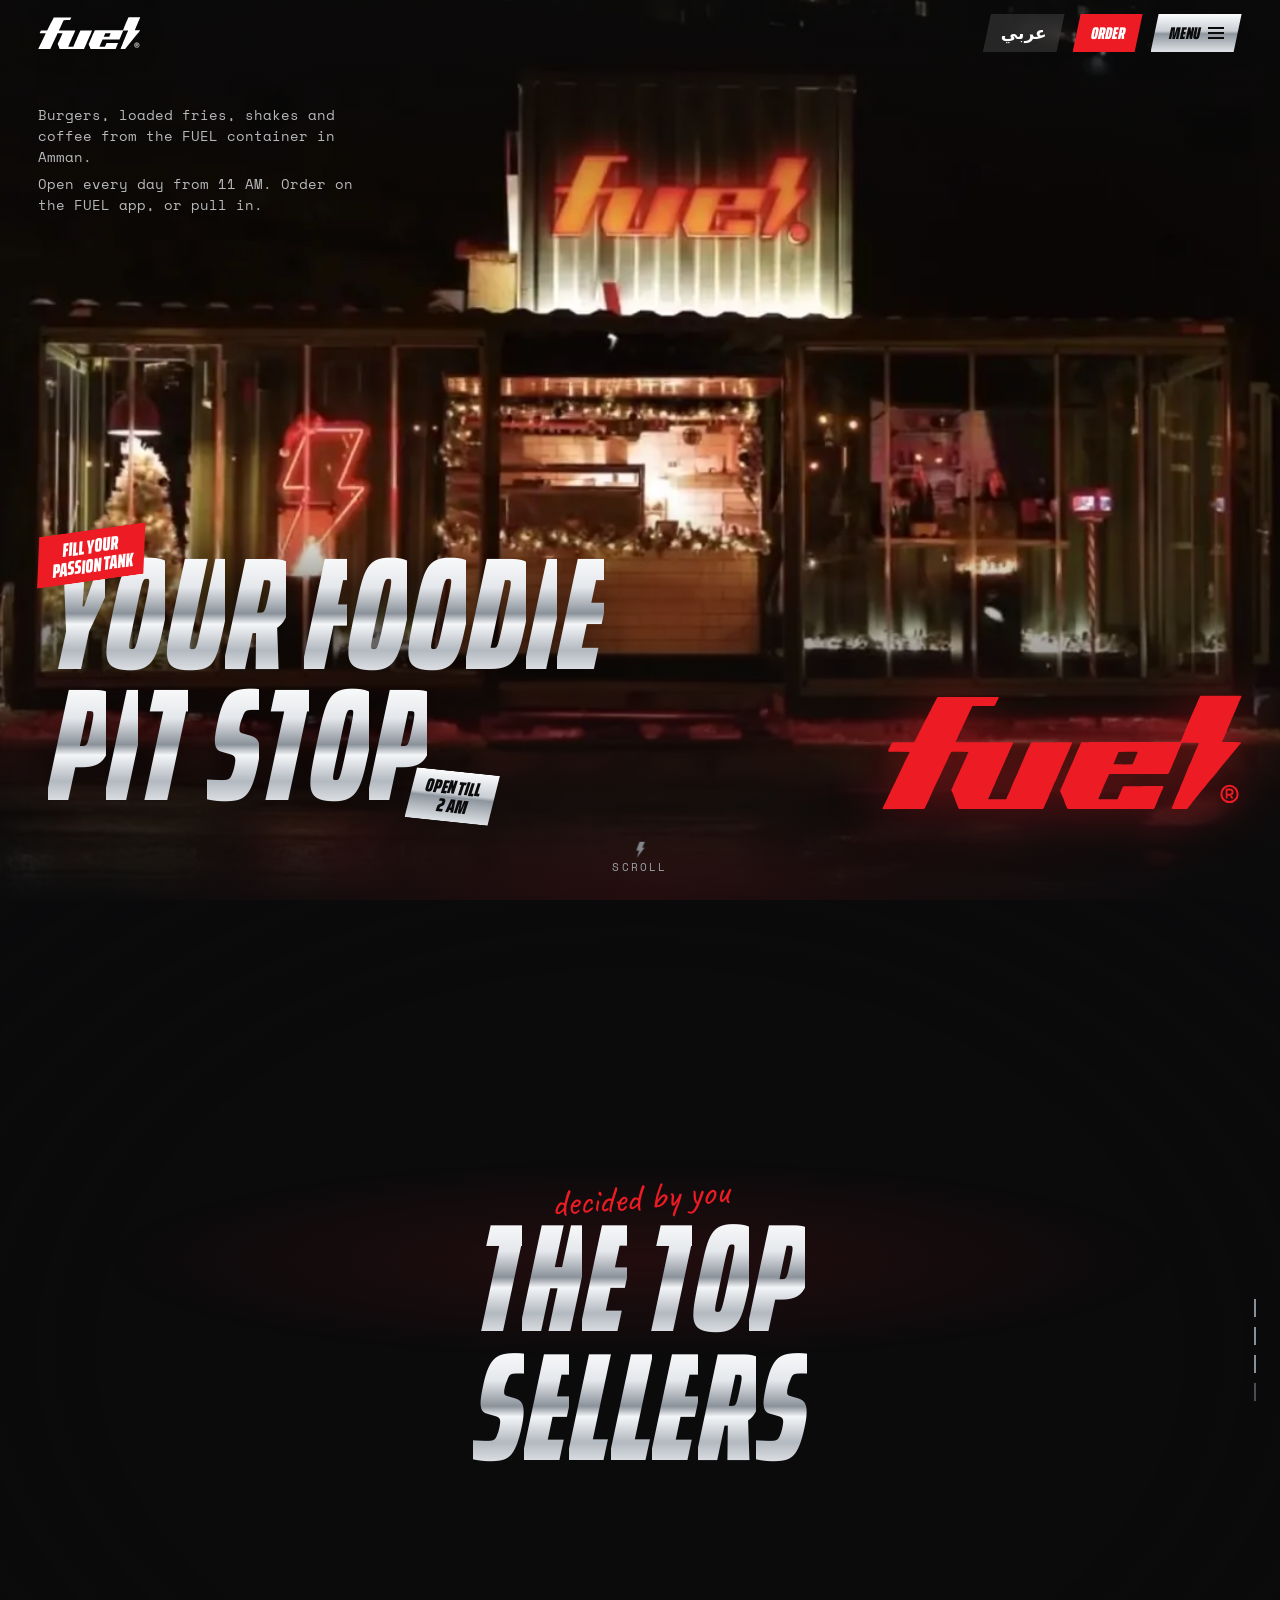
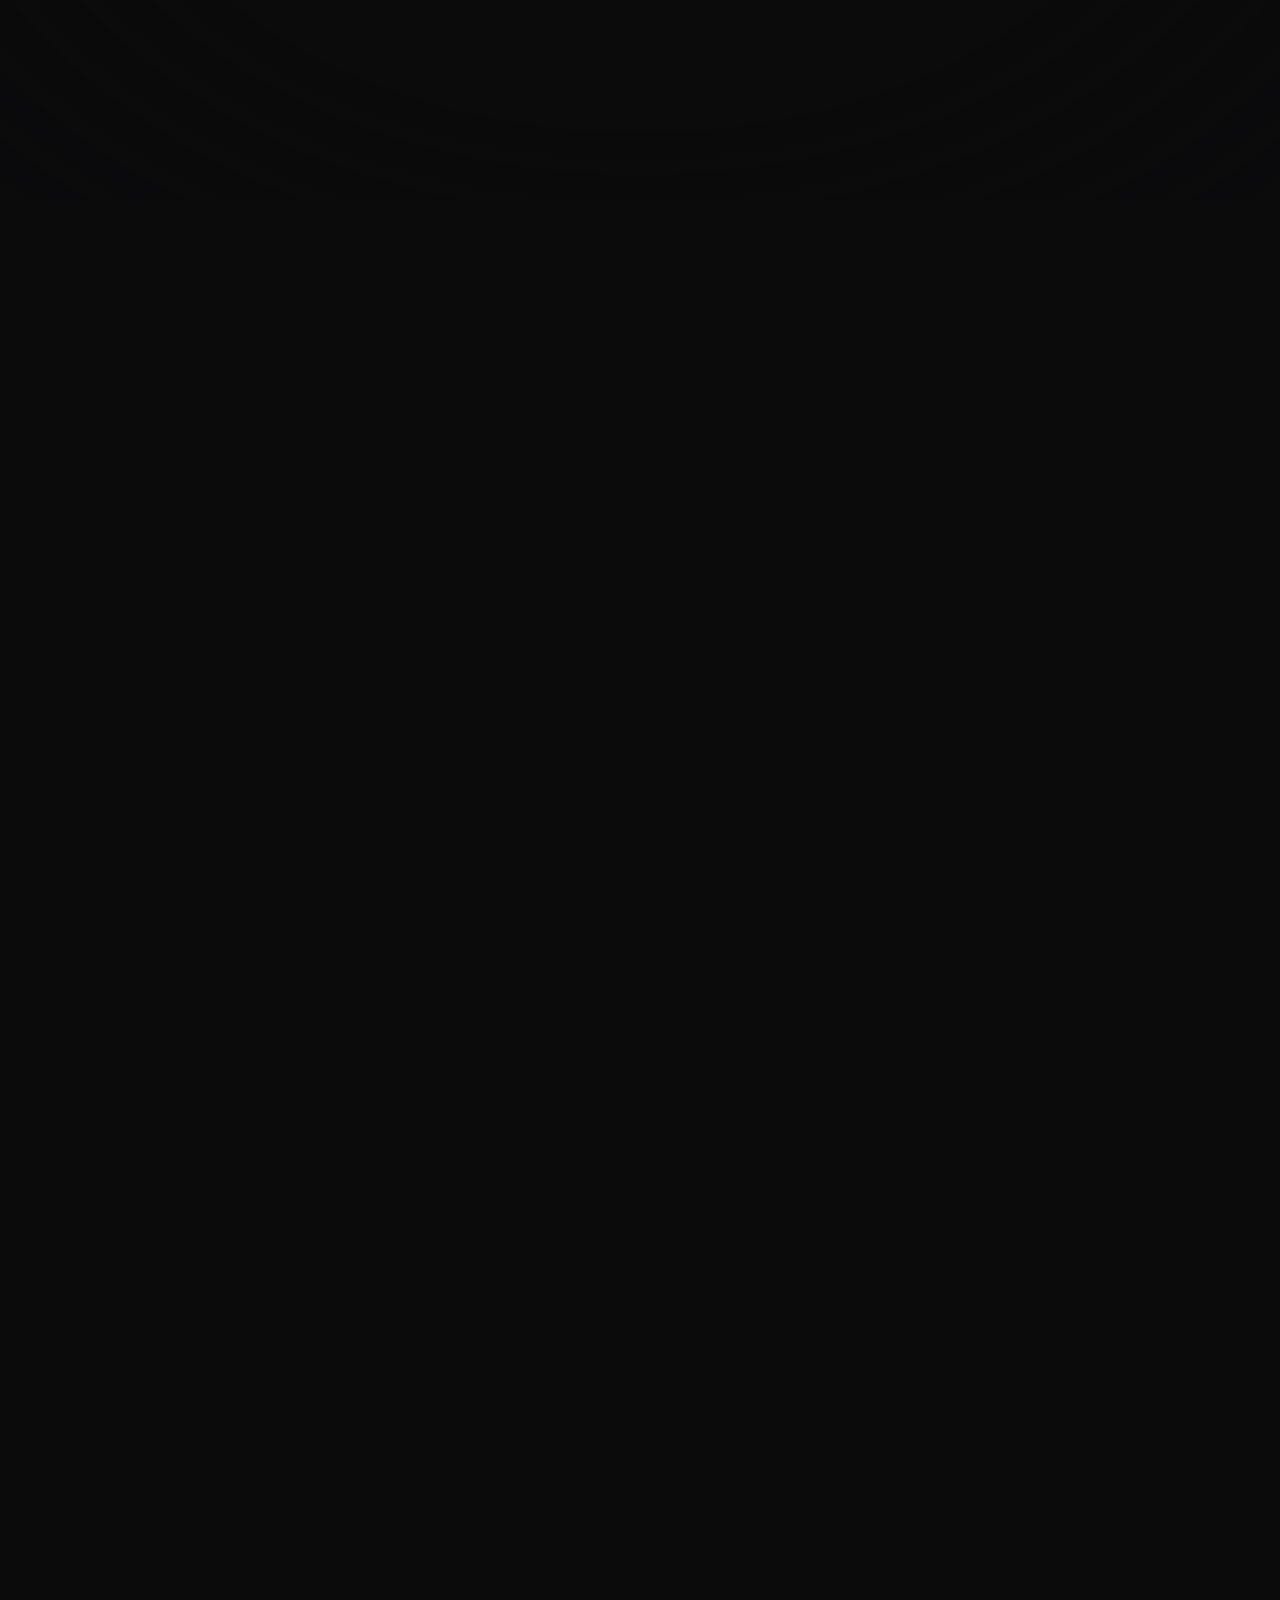
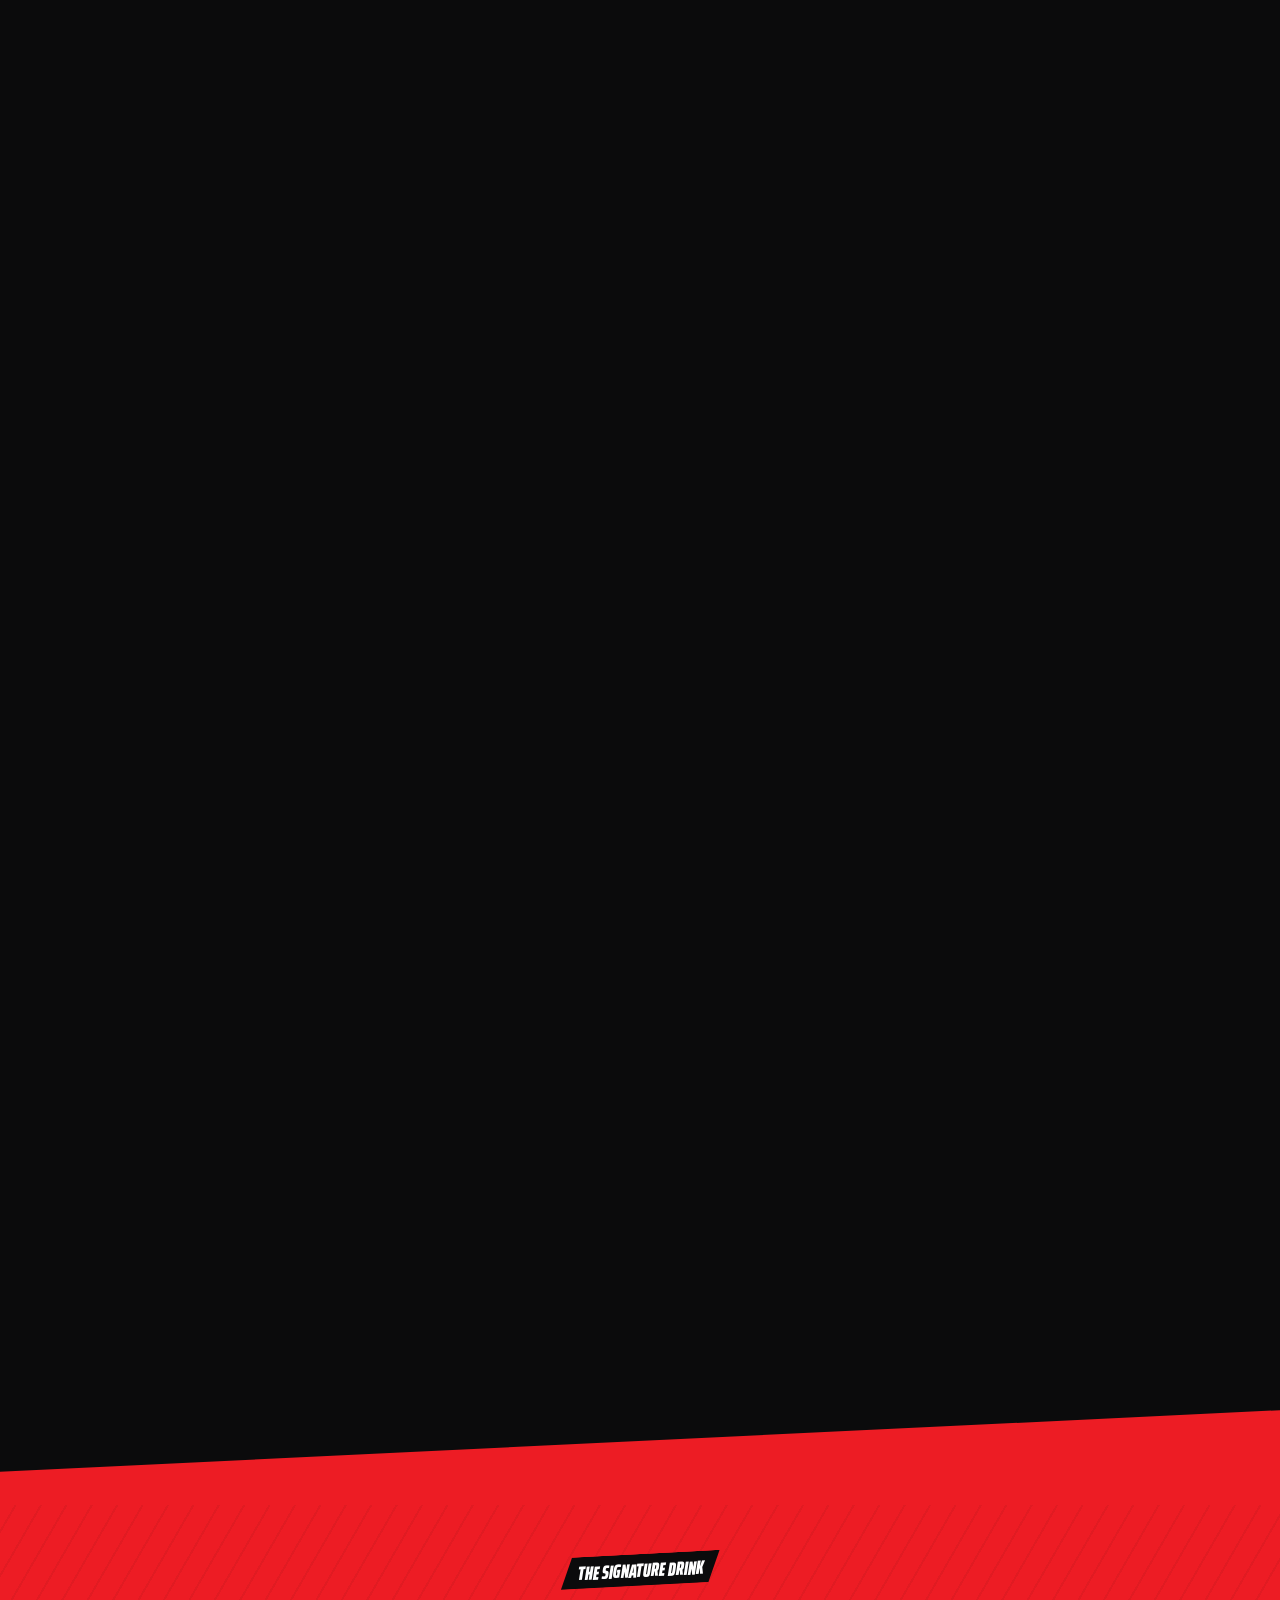
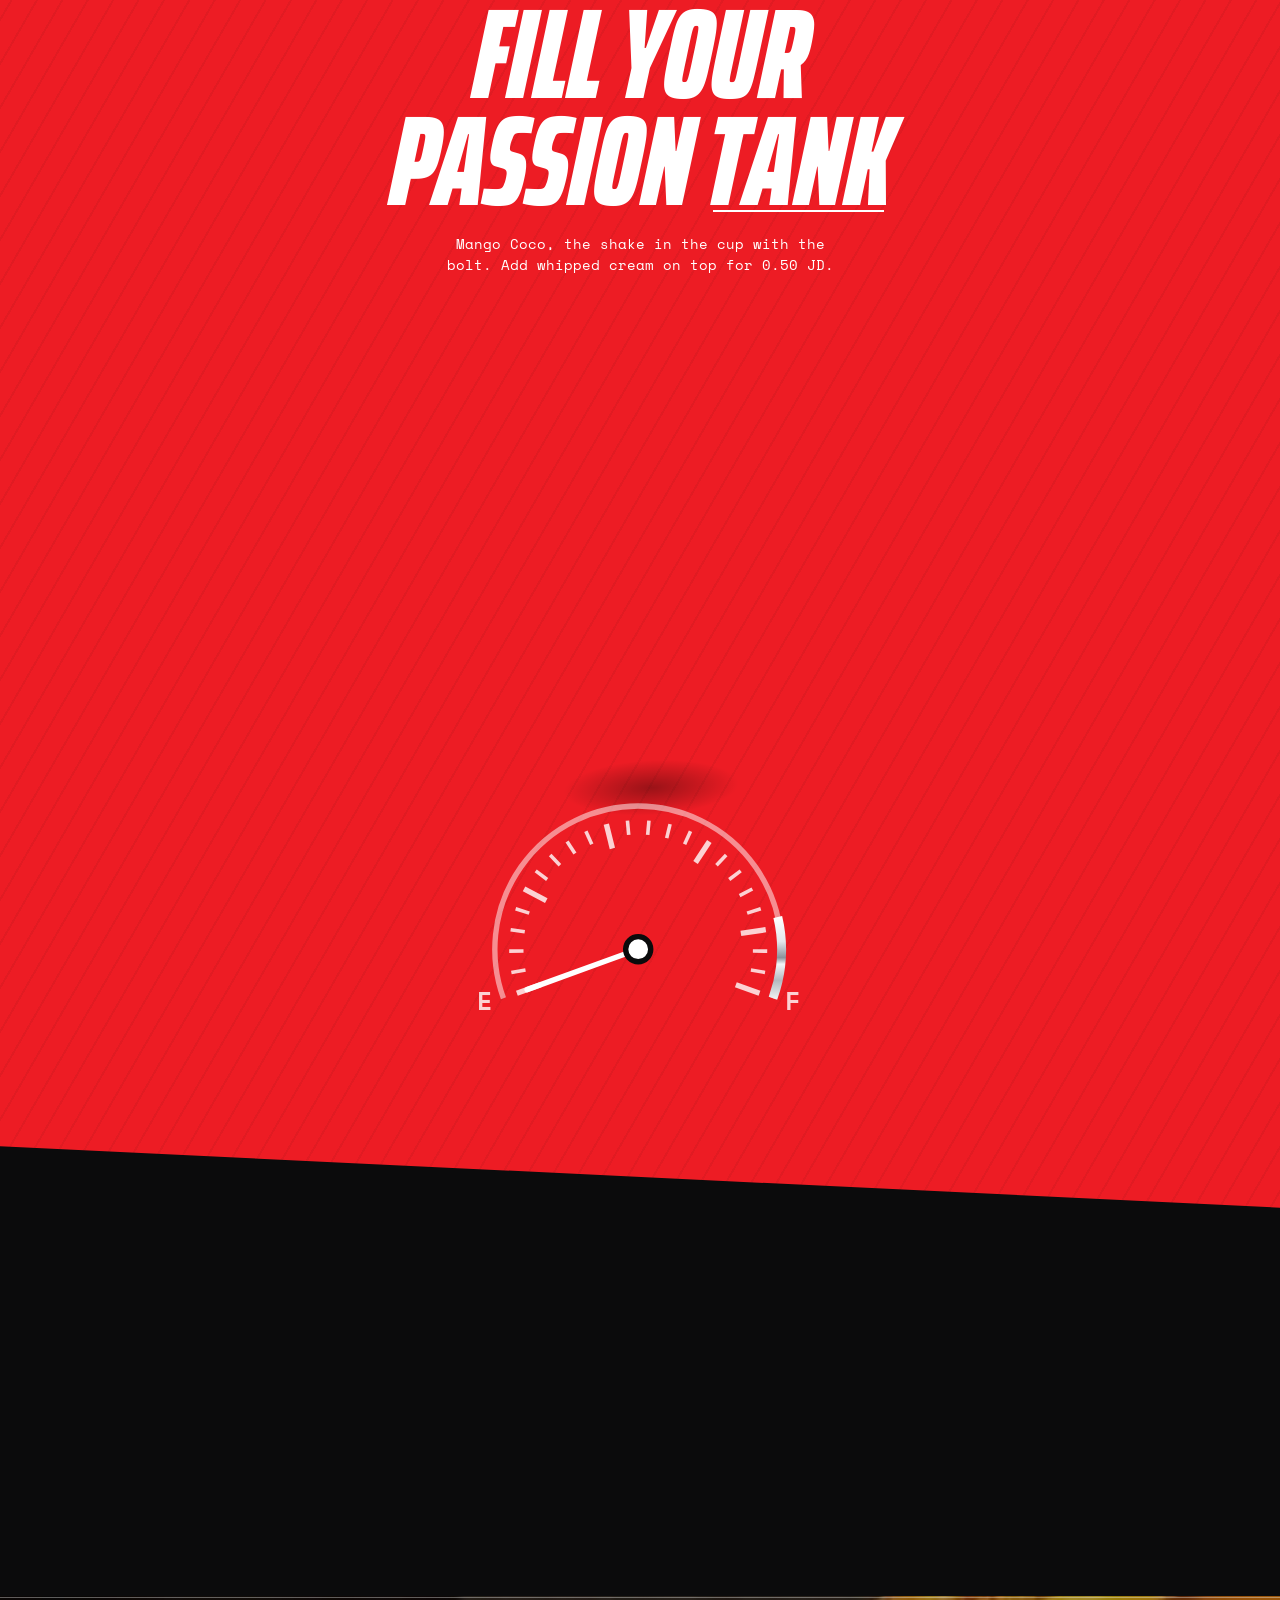
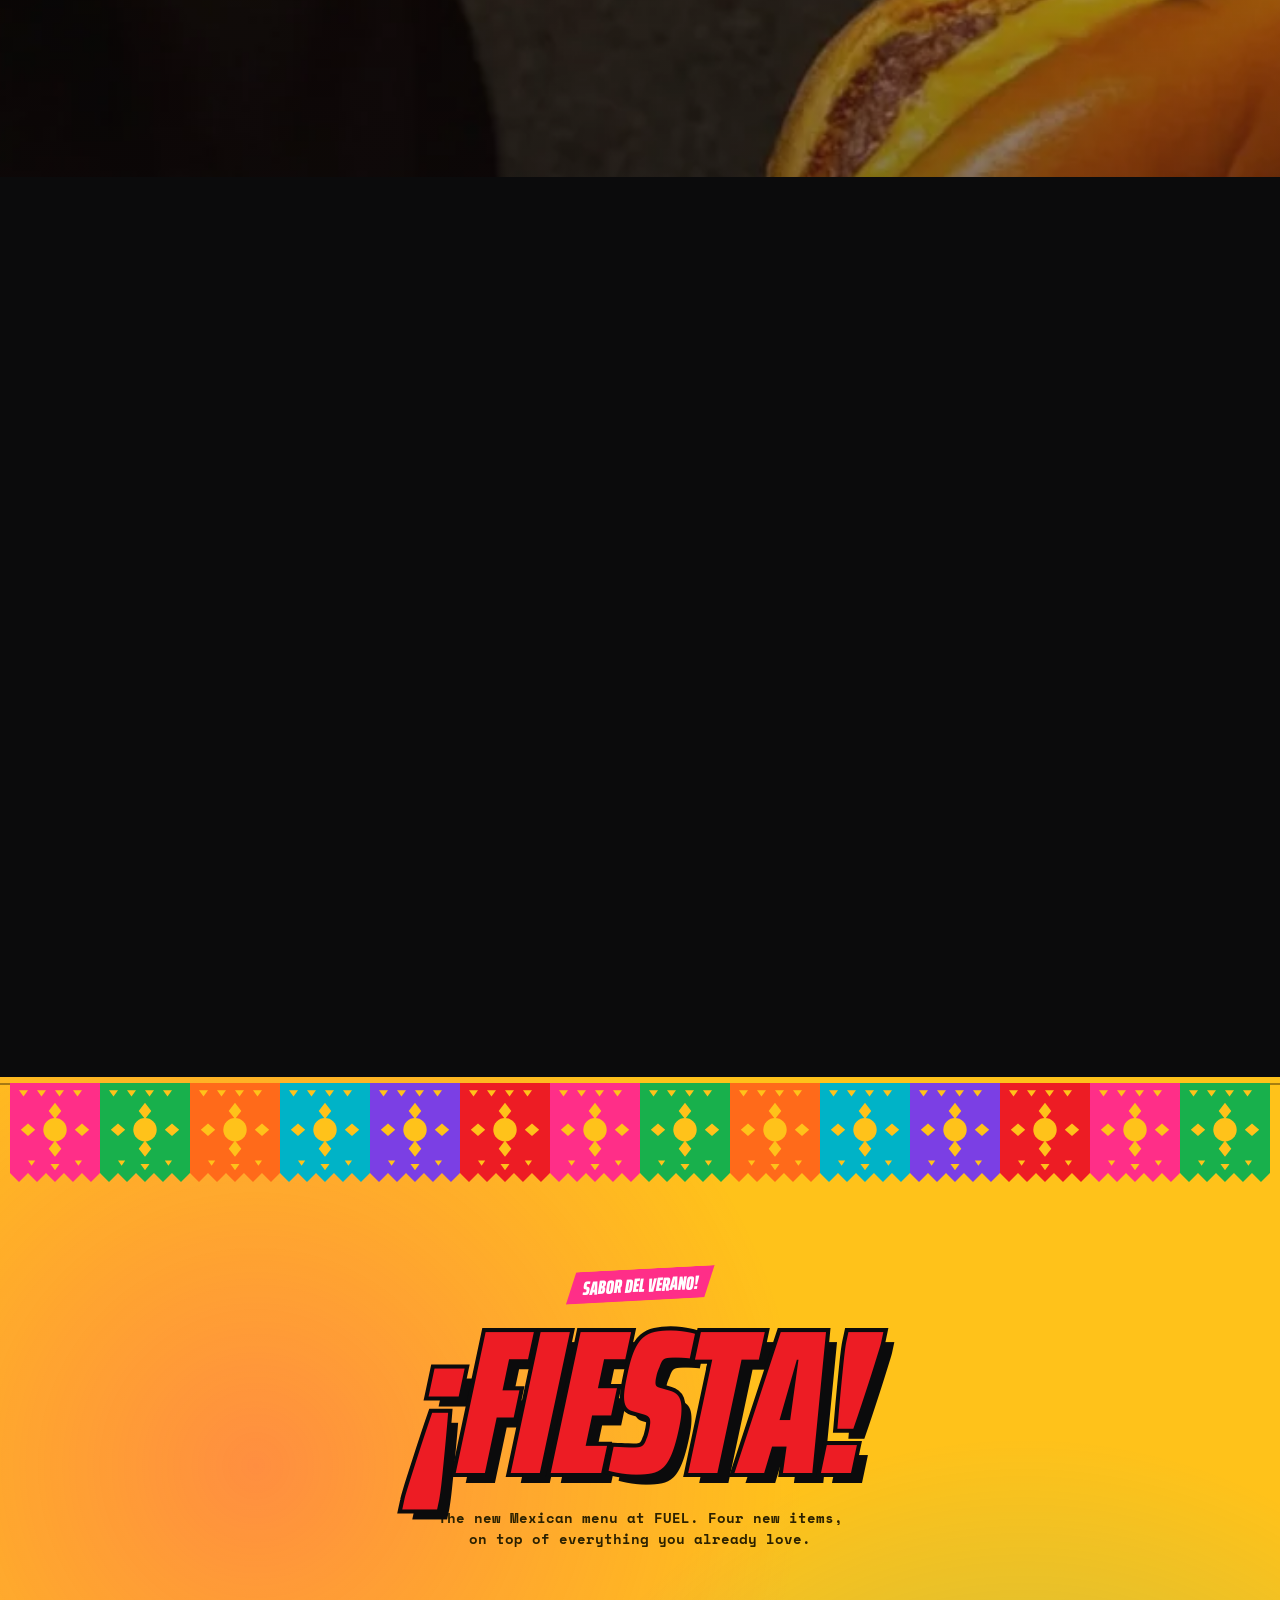
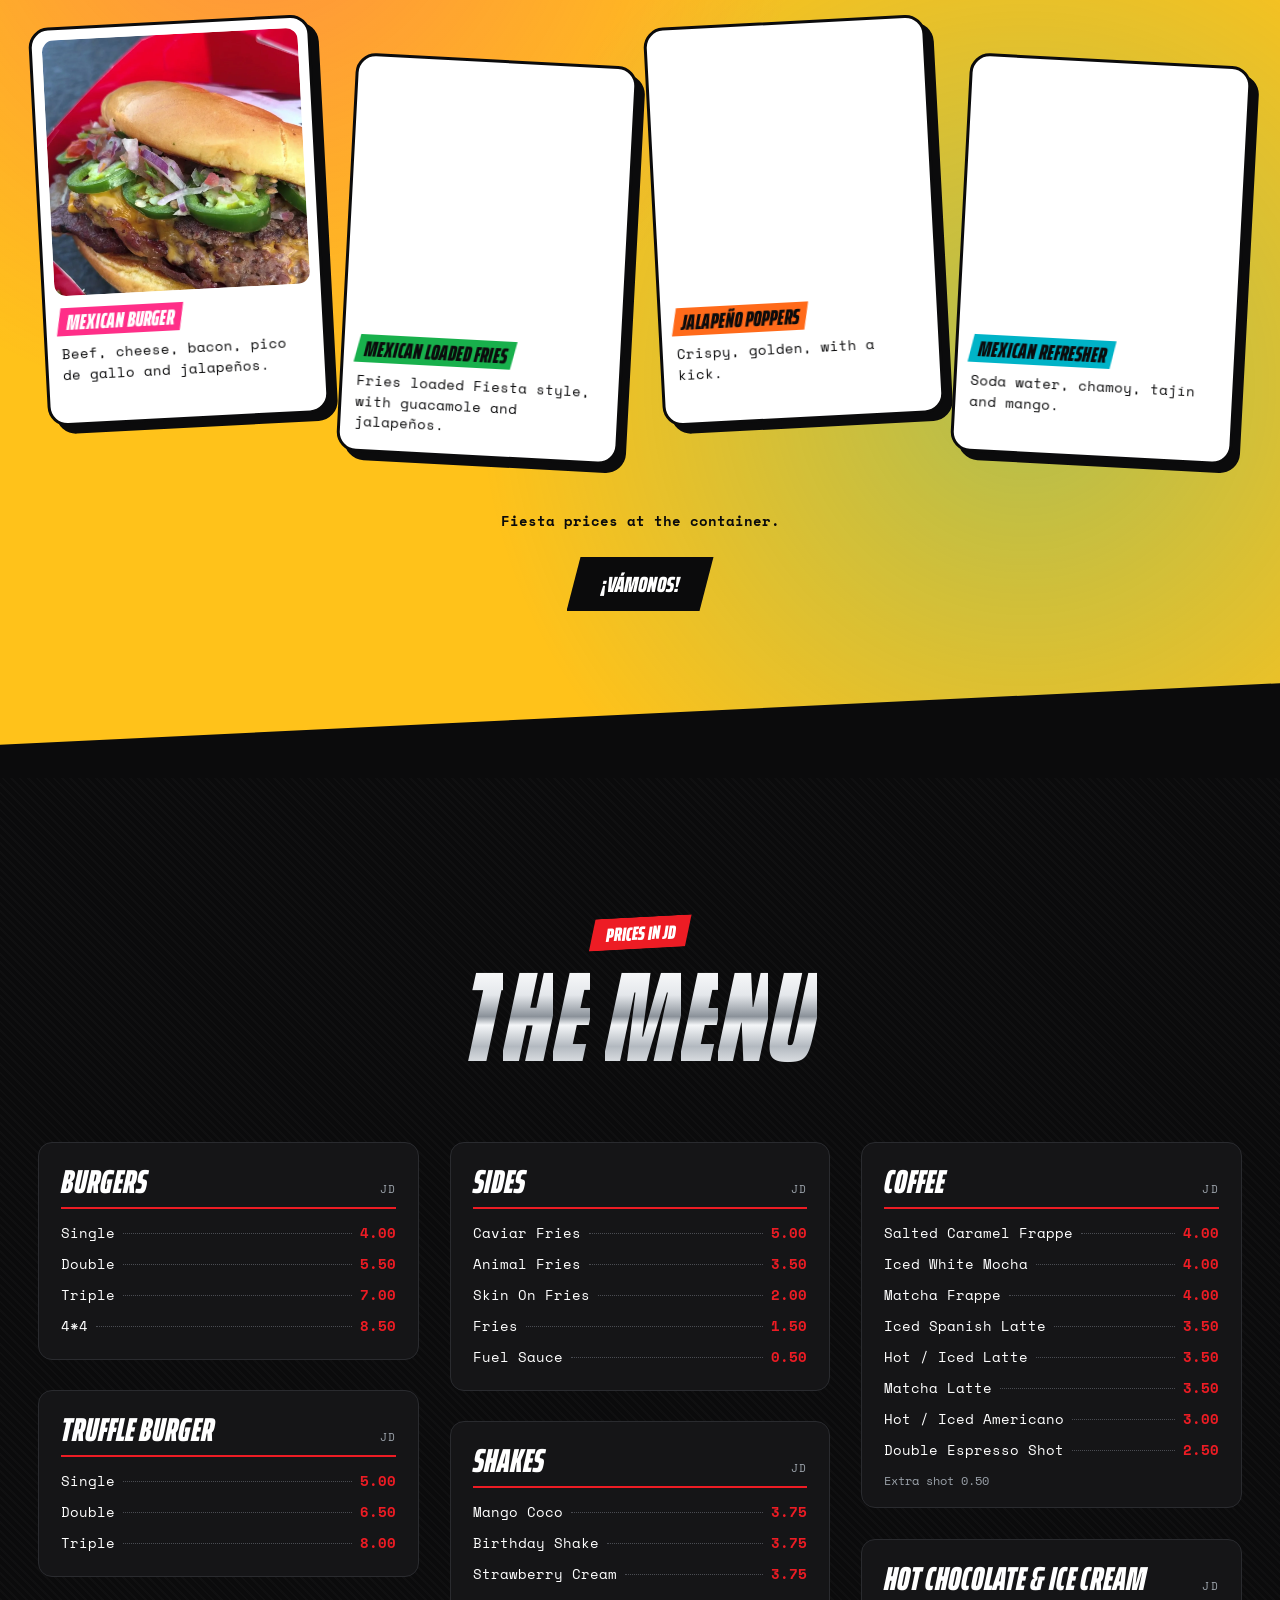
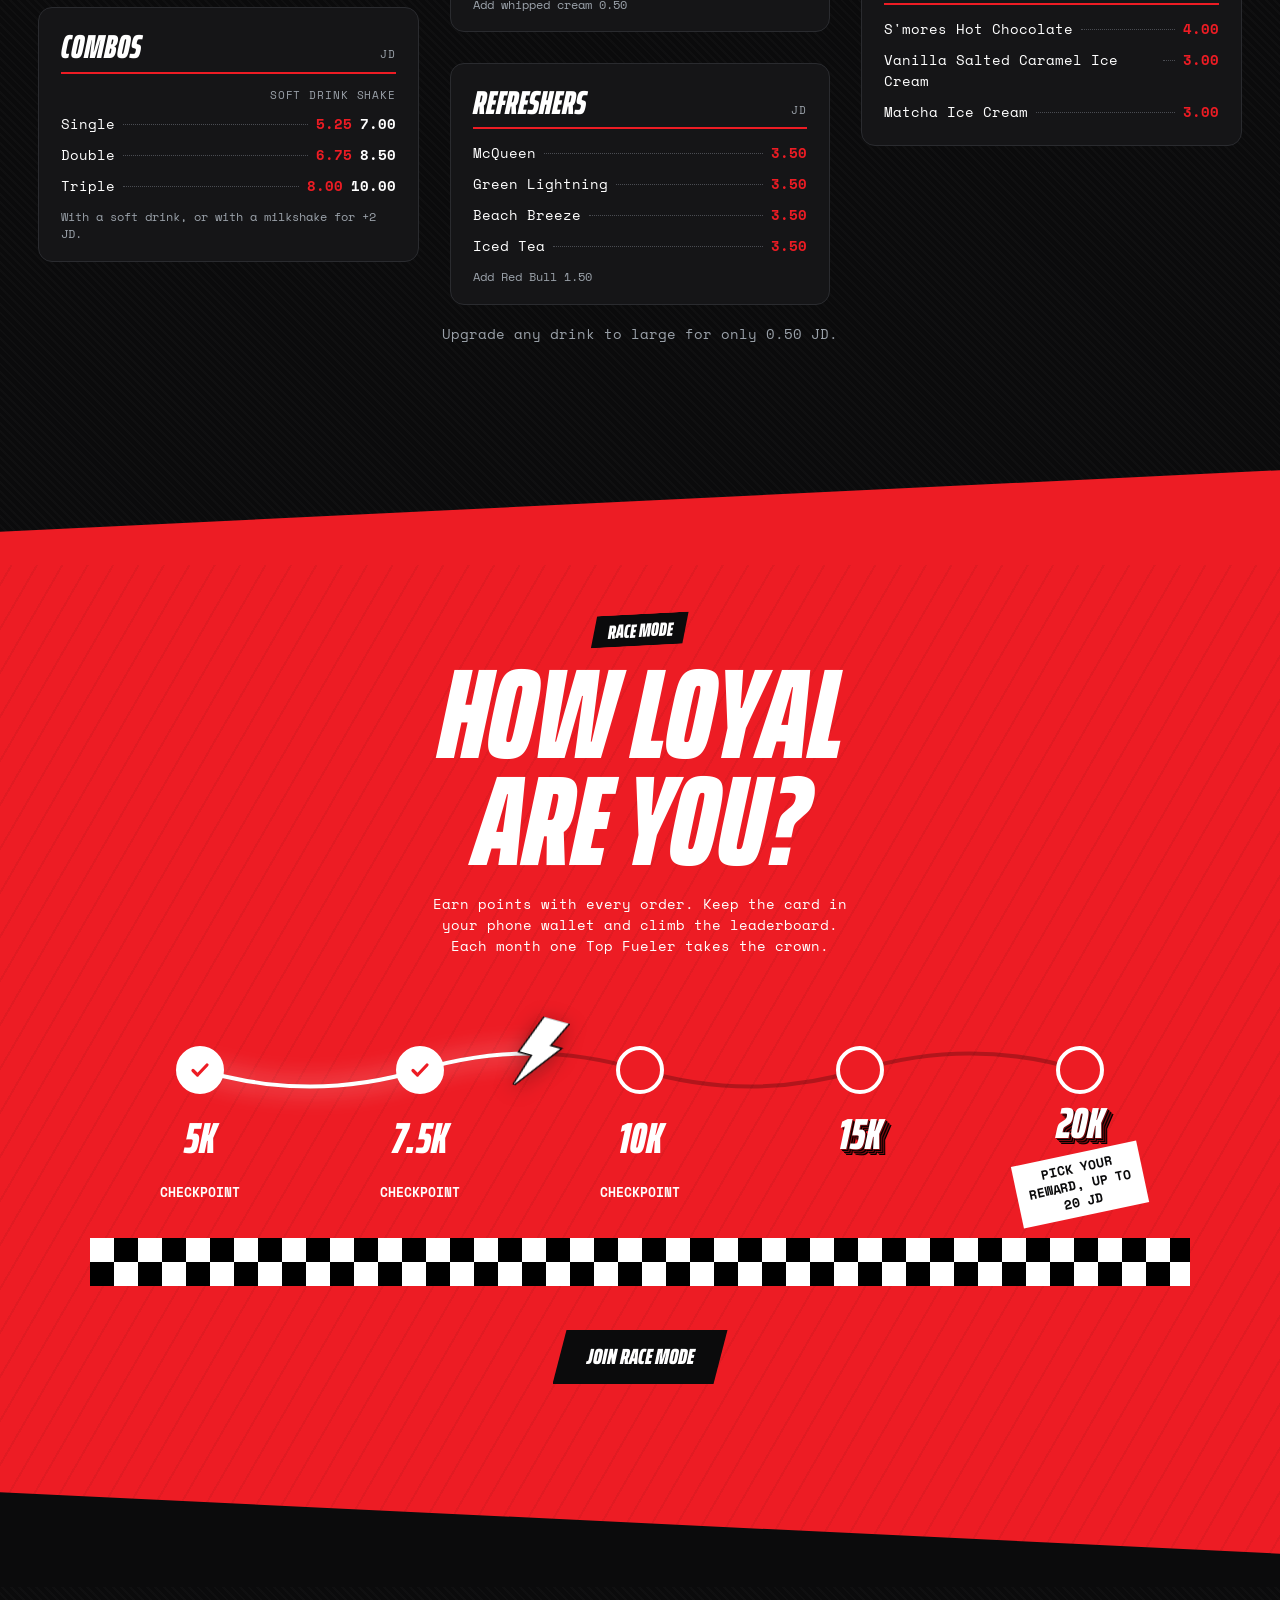
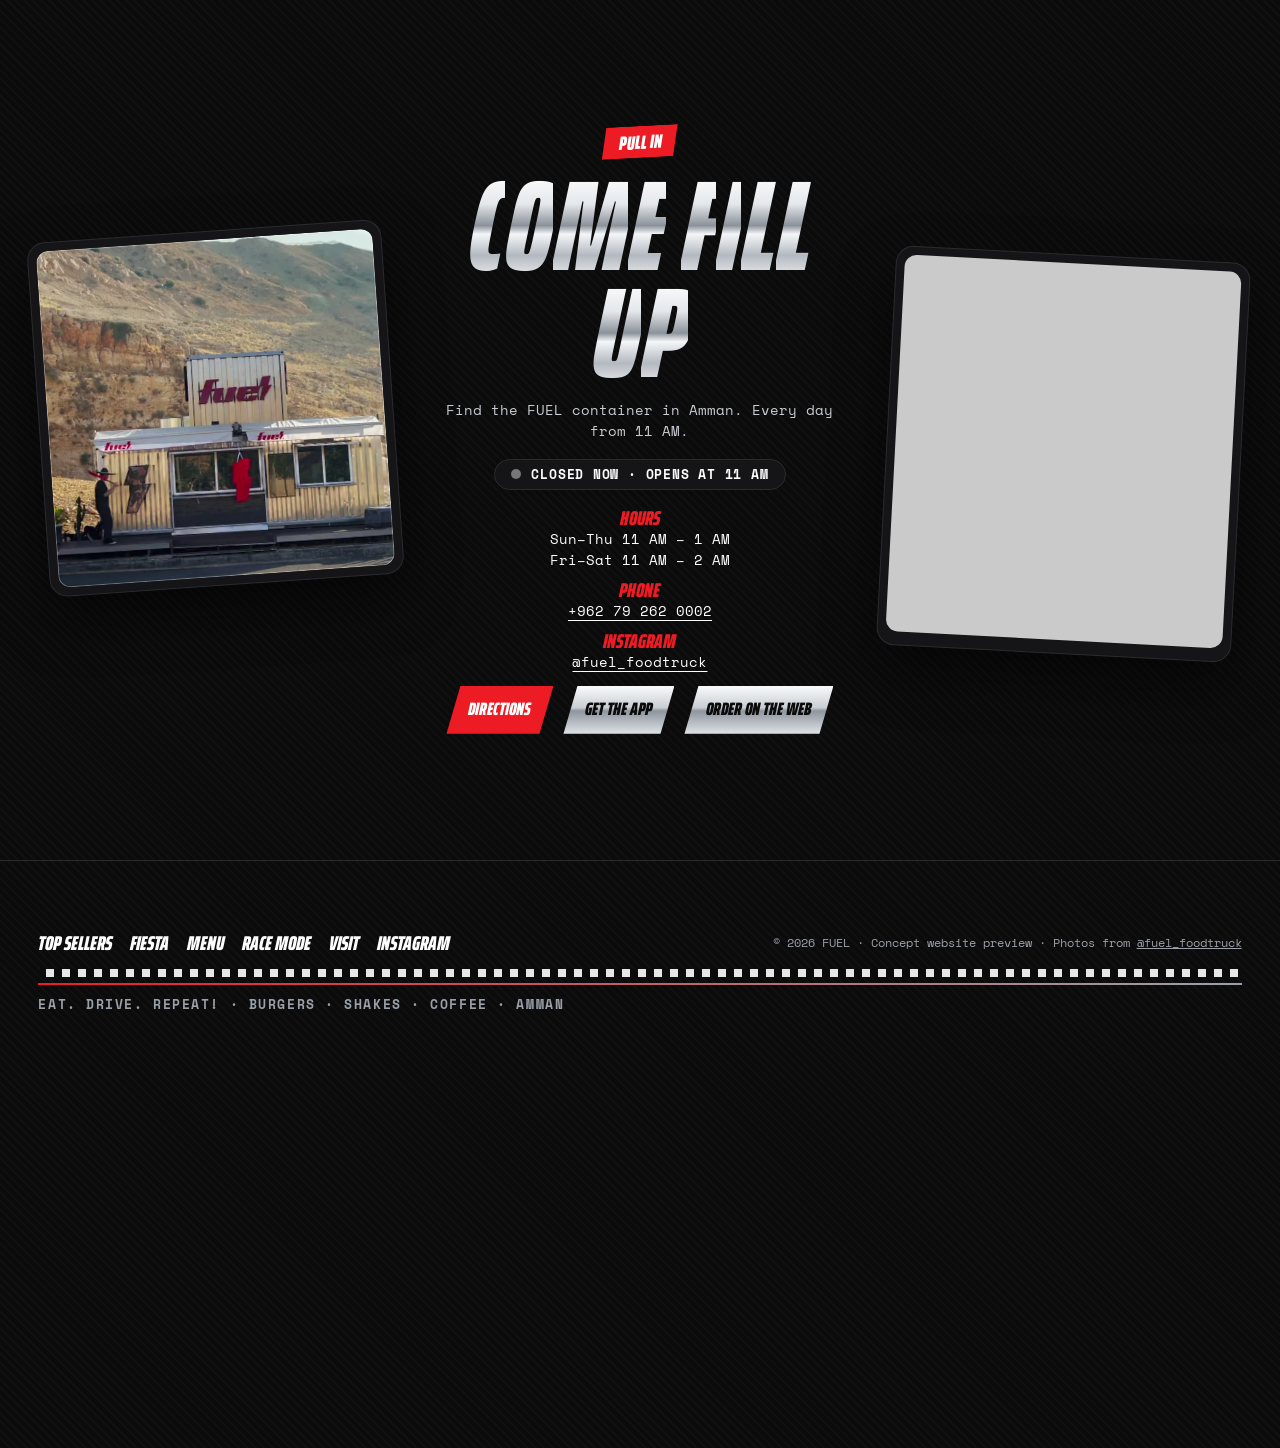
==== commit 5e1c9001: "v4: fix the QA panel's findings Flythrough: the night road now sits under the items; the Signature D" ====
--- a/v4/index.html
+++ b/v4/index.html
@@ -14,7 +14,7 @@
   <link rel="preconnect" href="https://fonts.googleapis.com">
   <link rel="preconnect" href="https://fonts.gstatic.com" crossorigin>
   <!-- Saira Black Italic is the free stand-in for the logo's font (Pace Extra Bold Slanted, a paid font). -->
-  <link href="https://fonts.googleapis.com/css2?family=Saira:ital,wdth,wght@1,50..125,700..900&family=Space+Mono:wght@400;700&family=Cairo:wght@600;800;900&display=swap" rel="stylesheet">
+  <link href="https://fonts.googleapis.com/css2?family=Saira:ital,wdth,wght@1,62.5..75,900&family=Caveat:wght@700&family=Space+Mono:wght@400;700&family=Cairo:wght@600;800;900&display=swap" rel="stylesheet">
   <link rel="stylesheet" href="assets/css/site.css">
   <script>
     // Pick the language before anything paints, so there is no flash of the wrong one.
@@ -71,13 +71,13 @@
   <header class="header" id="header">
     <a class="brand" href="#top" aria-label="FUEL home"><svg><use href="#logo"/></svg></a>
     <div class="header-r">
-      <button class="chip chip-line" id="lang" type="button" data-t="lang_switch">عربي</button>
+      <button class="chip chip-line" id="lang" type="button" lang="ar" aria-label="Switch to Arabic" data-t="lang_switch">عربي</button>
       <a class="chip chip-red chip-order" id="chip-order" href="https://bitesnbags.com/place/fuel-foodtruck" data-t="order_short">Order</a>
       <button class="chip chip-chrome" id="menu-open" type="button" aria-expanded="false" aria-controls="overlay"><span data-t="menu_btn">Menu</span><i class="ham"><i></i><i></i><i></i></i></button>
     </div>
   </header>
 
-  <div class="overlay" id="overlay" hidden>
+  <div class="overlay" id="overlay" role="dialog" aria-modal="true" aria-label="Menu" hidden>
     <button class="chip chip-line overlay-close" id="menu-close" type="button" data-t="close_btn">Close</button>
     <nav class="overlay-nav" aria-label="Main">
       <a href="#top" data-t="nav_home">Home</a>
@@ -90,9 +90,9 @@
     <i class="chequer overlay-chequer" aria-hidden="true"></i>
   </div>
 
-  <main id="main">
+  <main id="main" tabindex="-1">
     <!-- HERO: the container film at night, chrome headline, the red logo -->
-    <section class="hero" id="top">
+    <section class="hero" id="top" tabindex="-1">
       <div class="hero-media" id="hero-media">
         <!-- Frame 0 of the hero film. The film itself was generated from FUEL's own photo of the container (Instagram). PLACEHOLDER until FUEL sends originals. -->
         <img class="hero-bg" id="hero-bg" src="assets/img/container-night.webp" alt="" width="1080" height="1920" fetchpriority="high">
@@ -118,7 +118,7 @@
     </section>
 
     <!-- TOP SELLERS: one pinned stage; the four cut-outs fly down the night road one by one -->
-    <section class="fly" id="sellers">
+    <section class="fly" id="sellers" tabindex="-1">
       <div class="fly-stage" id="fly-stage">
         <div class="road-wrap" aria-hidden="true"><div class="road"><div class="road-strip" id="road-strip"></div></div><i class="road-fade"></i></div>
         <i class="glow" id="glow" aria-hidden="true"></i>
@@ -147,45 +147,45 @@
           <ol class="fly-list" id="fly-list">
             <li><span class="slot">
               <!-- PLACEHOLDER image: cut from FUEL's Instagram -->
-              <img src="assets/img/cut/double-classic.webp" alt="Double Classic burger with fries in a red FUEL box" width="827" height="761" loading="lazy"></span>
+              <img src="assets/img/cut/double-classic.webp" alt="Double Classic burger with fries in a red FUEL box" width="827" height="761" loading="lazy" decoding="async"></span>
               <b data-t="t_classic">Double Classic</b><em dir="ltr">5.50 <small data-t="jd">JD</small></em></li>
             <li><span class="slot">
               <!-- PLACEHOLDER image: cut from FUEL's Instagram -->
-              <img src="assets/img/cut/animal-fries.webp" alt="Animal Fries in a red FUEL box" width="646" height="723" loading="lazy"></span>
+              <img src="assets/img/cut/animal-fries.webp" alt="Animal Fries in a red FUEL box" width="646" height="723" loading="lazy" decoding="async"></span>
               <b data-t="t_fries">Animal Fries</b><em dir="ltr">3.50 <small data-t="jd">JD</small></em></li>
             <li><span class="slot">
               <!-- PLACEHOLDER image: cut from FUEL's Instagram -->
-              <img src="assets/img/cut/mango-coco.webp" alt="Mango Coco shake in a FUEL cup" width="568" height="900" loading="lazy"></span>
+              <img src="assets/img/cut/mango-coco.webp" alt="Mango Coco shake in a FUEL cup" width="568" height="900" loading="lazy" decoding="async"></span>
               <b data-t="t_mango">Mango Coco</b><em dir="ltr">3.75 <small data-t="jd">JD</small></em></li>
             <li><span class="slot">
               <!-- PLACEHOLDER image: cut from FUEL's Instagram -->
-              <img src="assets/img/cut/double-truffle.webp" alt="Double Truffle burger in FUEL wrap" width="586" height="422" loading="lazy"></span>
+              <img src="assets/img/cut/double-truffle.webp" alt="Double Truffle burger in FUEL wrap" width="586" height="422" loading="lazy" decoding="async"></span>
               <b data-t="t_truffle">Double Truffle</b><em dir="ltr">6.50 <small data-t="jd">JD</small></em></li>
           </ol>
-          <p class="lead" data-t="top_copy">Four orders that keep the grill busy.</p>
+          <p class="lead" data-t="top_copy">Four orders that keep the grill busy. Your favourites, ranked by you.</p>
           <a class="btn" href="https://bitesnbags.com/place/fuel-foodtruck" data-t="order">Order now</a>
         </div>
       </div>
     </section>
 
     <!-- PASSION TANK (red): the cup fills as you scroll, the fuel gauge swings to F -->
-    <section class="tank" id="tank">
+    <section class="tank" id="tank" tabindex="-1">
       <svg class="edge edge-top" viewBox="0 0 100 20" preserveAspectRatio="none" aria-hidden="true"><path d="M0 20.5 L0 14 L100 2 L100 20.5 Z"/></svg>
       <div class="chapter-in">
         <p class="tag tag-black pop" data-t="tank_tag">The signature drink</p>
         <h2 class="big white split tank-title" data-t="tank_title">FILL YOUR<br>PASSION TANK</h2>
-        <p class="lead reveal" data-t="tank_copy">Mango Coco.</p>
+        <p class="lead reveal" data-t="tank_copy">Mango Coco, the shake in the cup with the bolt. Add whipped cream on top for 0.50 JD.</p>
         <div class="tank-stage" id="tank-stage">
           <div class="tank-cup">
             <div class="tank-fill" id="tank-fill">
               <!-- PLACEHOLDER image: cut from FUEL's Instagram -->
-              <img src="assets/img/cut/mango-coco.webp" alt="Mango Coco, FUEL's signature drink" width="568" height="900" loading="lazy">
+              <img src="assets/img/cut/mango-coco.webp" alt="Mango Coco, FUEL's signature drink" width="568" height="900" loading="lazy" decoding="async">
             </div>
             <i class="tank-shadow" aria-hidden="true"></i>
           </div>
           <div class="gauge-row">
             <div class="plate plate-s"><i><small data-t="tank_l1">Sun to Thu</small><b data-t="tank_l2">11 AM – 1 AM</b></i></div>
-            <div class="gauge" id="gauge" aria-hidden="true"></div>
+            <div class="gauge" id="gauge" aria-hidden="true"><svg viewBox="0 0 200 140"><g class="mirror"><path class="arc" d="M24.8 127.4A80 80 0 1 1 175.2 127.4"/><path class="arc-f" d="M177.9 82.0A80 80 0 0 1 175.2 127.4"/><line class="tick long" x1="32.3" y1="124.6" x2="45.5" y2="119.8"/><line class="tick" x1="29.2" y1="113.0" x2="37.1" y2="111.6"/><line class="tick" x1="28.0" y1="101.1" x2="36.0" y2="101.0"/><line class="tick" x1="28.8" y1="89.1" x2="36.7" y2="90.3"/><line class="tick" x1="31.6" y1="77.4" x2="39.2" y2="79.9"/><line class="tick long" x1="36.3" y1="66.4" x2="48.7" y2="72.9"/><line class="tick" x1="42.8" y1="56.3" x2="49.2" y2="61.1"/><line class="tick" x1="50.9" y1="47.4" x2="56.3" y2="53.2"/><line class="tick" x1="60.3" y1="39.9" x2="64.7" y2="46.6"/><line class="tick" x1="70.8" y1="34.2" x2="74.1" y2="41.5"/><line class="tick long" x1="82.2" y1="30.2" x2="85.6" y2="43.8"/><line class="tick" x1="94.0" y1="28.3" x2="94.7" y2="36.2"/><line class="tick" x1="106.0" y1="28.3" x2="105.3" y2="36.2"/><line class="tick" x1="117.8" y1="30.2" x2="115.9" y2="38.0"/><line class="tick" x1="129.2" y1="34.2" x2="125.9" y2="41.5"/><line class="tick long" x1="139.7" y1="39.9" x2="132.0" y2="51.6"/><line class="tick" x1="149.1" y1="47.4" x2="143.7" y2="53.2"/><line class="tick" x1="157.2" y1="56.3" x2="150.8" y2="61.1"/><line class="tick" x1="163.7" y1="66.4" x2="156.6" y2="70.1"/><line class="tick" x1="168.4" y1="77.4" x2="160.8" y2="79.9"/><line class="tick long" x1="171.2" y1="89.1" x2="157.3" y2="91.2"/><line class="tick" x1="172.0" y1="101.1" x2="164.0" y2="101.0"/><line class="tick" x1="170.8" y1="113.0" x2="162.9" y2="111.6"/><line class="tick long" x1="167.7" y1="124.6" x2="154.5" y2="119.8"/><line class="needle" id="needle" x1="100" y1="100" x2="100" y2="34"/><circle class="pivot" cx="100" cy="100" r="7"/></g><text x="14" y="134" text-anchor="middle">E</text><text x="186" y="134" text-anchor="middle">F</text></svg></div>
             <div class="plate plate-e"><i><small data-t="tank_r1">Fri &amp; Sat</small><b data-t="tank_r2">11 AM – 2 AM</b></i></div>
           </div>
         </div>
@@ -193,11 +193,11 @@
     </section>
 
     <!-- FULL-BLEED: the classics behind a letterbox that opens; Eat. Drive. Repeat! stamps in -->
-    <section class="full" id="full">
+    <section class="full" id="full" tabindex="-1">
       <svg class="edge edge-top" viewBox="0 0 100 20" preserveAspectRatio="none" aria-hidden="true"><path d="M0 20.5 L0 2 L100 14 L100 20.5 Z"/></svg>
       <div class="full-media" id="full-media">
         <!-- PLACEHOLDER image: cut from FUEL's Instagram -->
-        <img id="full-img" src="assets/img/food/classics.webp" alt="Five FUEL classic burgers held up together" width="935" height="1000" loading="lazy">
+        <img id="full-img" src="assets/img/food/classics.webp" alt="Five FUEL classic burgers held up together" width="935" height="1000" loading="lazy" decoding="async">
         <i class="full-shade" aria-hidden="true"></i>
         <h2 class="full-title chrome" id="full-title" data-words="full_title">EAT. DRIVE. REPEAT!</h2>
         <i class="full-rule" id="full-rule" aria-hidden="true"></i>
@@ -207,33 +207,33 @@
     </section>
 
     <!-- FIESTA: the page bursts into colour for the Mexican menu -->
-    <section class="fiesta" id="fiesta">
+    <section class="fiesta" id="fiesta" tabindex="-1">
       <div class="fiesta-bg" id="fiesta-bg" aria-hidden="true"></div>
-      <div class="picado" id="picado" aria-hidden="true"><i class="picado-line" id="picado-line"></i></div>
+      <div class="picado" id="picado" aria-hidden="true"><i class="picado-line" id="picado-line"></i><div class="flag"><svg viewBox="0 0 100 112"><path fill="#ff2e88" d="M0 0H100V100L90 110 80 100 70 110 60 100 50 110 40 100 30 110 20 100 10 110 0 100Z"/><g fill="#ffc21a"><circle cx="50" cy="52" r="13"/><path d="M50 22l7 9-7 9-7-9zM50 64l7 9-7 9-7-9zM20 45l8 7-8 7-8-7zM80 45l8 7-8 7-8-7z"/><path d="M10 8h10l-5 7zM30 8h10l-5 7zM50 8h10l-5 7zM70 8h10l-5 7zM20 86h8l-4 6zM45 90h10l-5 7zM72 86h8l-4 6z"/></g></svg></div><div class="flag"><svg viewBox="0 0 100 112"><path fill="#18b04c" d="M0 0H100V100L90 110 80 100 70 110 60 100 50 110 40 100 30 110 20 100 10 110 0 100Z"/><g fill="#ffc21a"><circle cx="50" cy="52" r="13"/><path d="M50 22l7 9-7 9-7-9zM50 64l7 9-7 9-7-9zM20 45l8 7-8 7-8-7zM80 45l8 7-8 7-8-7z"/><path d="M10 8h10l-5 7zM30 8h10l-5 7zM50 8h10l-5 7zM70 8h10l-5 7zM20 86h8l-4 6zM45 90h10l-5 7zM72 86h8l-4 6z"/></g></svg></div><div class="flag"><svg viewBox="0 0 100 112"><path fill="#ff6a1a" d="M0 0H100V100L90 110 80 100 70 110 60 100 50 110 40 100 30 110 20 100 10 110 0 100Z"/><g fill="#ffc21a"><circle cx="50" cy="52" r="13"/><path d="M50 22l7 9-7 9-7-9zM50 64l7 9-7 9-7-9zM20 45l8 7-8 7-8-7zM80 45l8 7-8 7-8-7z"/><path d="M10 8h10l-5 7zM30 8h10l-5 7zM50 8h10l-5 7zM70 8h10l-5 7zM20 86h8l-4 6zM45 90h10l-5 7zM72 86h8l-4 6z"/></g></svg></div><div class="flag"><svg viewBox="0 0 100 112"><path fill="#00b3c7" d="M0 0H100V100L90 110 80 100 70 110 60 100 50 110 40 100 30 110 20 100 10 110 0 100Z"/><g fill="#ffc21a"><circle cx="50" cy="52" r="13"/><path d="M50 22l7 9-7 9-7-9zM50 64l7 9-7 9-7-9zM20 45l8 7-8 7-8-7zM80 45l8 7-8 7-8-7z"/><path d="M10 8h10l-5 7zM30 8h10l-5 7zM50 8h10l-5 7zM70 8h10l-5 7zM20 86h8l-4 6zM45 90h10l-5 7zM72 86h8l-4 6z"/></g></svg></div><div class="flag"><svg viewBox="0 0 100 112"><path fill="#7b3fe4" d="M0 0H100V100L90 110 80 100 70 110 60 100 50 110 40 100 30 110 20 100 10 110 0 100Z"/><g fill="#ffc21a"><circle cx="50" cy="52" r="13"/><path d="M50 22l7 9-7 9-7-9zM50 64l7 9-7 9-7-9zM20 45l8 7-8 7-8-7zM80 45l8 7-8 7-8-7z"/><path d="M10 8h10l-5 7zM30 8h10l-5 7zM50 8h10l-5 7zM70 8h10l-5 7zM20 86h8l-4 6zM45 90h10l-5 7zM72 86h8l-4 6z"/></g></svg></div><div class="flag"><svg viewBox="0 0 100 112"><path fill="#ed1c24" d="M0 0H100V100L90 110 80 100 70 110 60 100 50 110 40 100 30 110 20 100 10 110 0 100Z"/><g fill="#ffc21a"><circle cx="50" cy="52" r="13"/><path d="M50 22l7 9-7 9-7-9zM50 64l7 9-7 9-7-9zM20 45l8 7-8 7-8-7zM80 45l8 7-8 7-8-7z"/><path d="M10 8h10l-5 7zM30 8h10l-5 7zM50 8h10l-5 7zM70 8h10l-5 7zM20 86h8l-4 6zM45 90h10l-5 7zM72 86h8l-4 6z"/></g></svg></div><div class="flag"><svg viewBox="0 0 100 112"><path fill="#ff2e88" d="M0 0H100V100L90 110 80 100 70 110 60 100 50 110 40 100 30 110 20 100 10 110 0 100Z"/><g fill="#ffc21a"><circle cx="50" cy="52" r="13"/><path d="M50 22l7 9-7 9-7-9zM50 64l7 9-7 9-7-9zM20 45l8 7-8 7-8-7zM80 45l8 7-8 7-8-7z"/><path d="M10 8h10l-5 7zM30 8h10l-5 7zM50 8h10l-5 7zM70 8h10l-5 7zM20 86h8l-4 6zM45 90h10l-5 7zM72 86h8l-4 6z"/></g></svg></div><div class="flag"><svg viewBox="0 0 100 112"><path fill="#18b04c" d="M0 0H100V100L90 110 80 100 70 110 60 100 50 110 40 100 30 110 20 100 10 110 0 100Z"/><g fill="#ffc21a"><circle cx="50" cy="52" r="13"/><path d="M50 22l7 9-7 9-7-9zM50 64l7 9-7 9-7-9zM20 45l8 7-8 7-8-7zM80 45l8 7-8 7-8-7z"/><path d="M10 8h10l-5 7zM30 8h10l-5 7zM50 8h10l-5 7zM70 8h10l-5 7zM20 86h8l-4 6zM45 90h10l-5 7zM72 86h8l-4 6z"/></g></svg></div><div class="flag"><svg viewBox="0 0 100 112"><path fill="#ff6a1a" d="M0 0H100V100L90 110 80 100 70 110 60 100 50 110 40 100 30 110 20 100 10 110 0 100Z"/><g fill="#ffc21a"><circle cx="50" cy="52" r="13"/><path d="M50 22l7 9-7 9-7-9zM50 64l7 9-7 9-7-9zM20 45l8 7-8 7-8-7zM80 45l8 7-8 7-8-7z"/><path d="M10 8h10l-5 7zM30 8h10l-5 7zM50 8h10l-5 7zM70 8h10l-5 7zM20 86h8l-4 6zM45 90h10l-5 7zM72 86h8l-4 6z"/></g></svg></div><div class="flag"><svg viewBox="0 0 100 112"><path fill="#00b3c7" d="M0 0H100V100L90 110 80 100 70 110 60 100 50 110 40 100 30 110 20 100 10 110 0 100Z"/><g fill="#ffc21a"><circle cx="50" cy="52" r="13"/><path d="M50 22l7 9-7 9-7-9zM50 64l7 9-7 9-7-9zM20 45l8 7-8 7-8-7zM80 45l8 7-8 7-8-7z"/><path d="M10 8h10l-5 7zM30 8h10l-5 7zM50 8h10l-5 7zM70 8h10l-5 7zM20 86h8l-4 6zM45 90h10l-5 7zM72 86h8l-4 6z"/></g></svg></div><div class="flag"><svg viewBox="0 0 100 112"><path fill="#7b3fe4" d="M0 0H100V100L90 110 80 100 70 110 60 100 50 110 40 100 30 110 20 100 10 110 0 100Z"/><g fill="#ffc21a"><circle cx="50" cy="52" r="13"/><path d="M50 22l7 9-7 9-7-9zM50 64l7 9-7 9-7-9zM20 45l8 7-8 7-8-7zM80 45l8 7-8 7-8-7z"/><path d="M10 8h10l-5 7zM30 8h10l-5 7zM50 8h10l-5 7zM70 8h10l-5 7zM20 86h8l-4 6zM45 90h10l-5 7zM72 86h8l-4 6z"/></g></svg></div><div class="flag"><svg viewBox="0 0 100 112"><path fill="#ed1c24" d="M0 0H100V100L90 110 80 100 70 110 60 100 50 110 40 100 30 110 20 100 10 110 0 100Z"/><g fill="#ffc21a"><circle cx="50" cy="52" r="13"/><path d="M50 22l7 9-7 9-7-9zM50 64l7 9-7 9-7-9zM20 45l8 7-8 7-8-7zM80 45l8 7-8 7-8-7z"/><path d="M10 8h10l-5 7zM30 8h10l-5 7zM50 8h10l-5 7zM70 8h10l-5 7zM20 86h8l-4 6zM45 90h10l-5 7zM72 86h8l-4 6z"/></g></svg></div><div class="flag"><svg viewBox="0 0 100 112"><path fill="#ff2e88" d="M0 0H100V100L90 110 80 100 70 110 60 100 50 110 40 100 30 110 20 100 10 110 0 100Z"/><g fill="#ffc21a"><circle cx="50" cy="52" r="13"/><path d="M50 22l7 9-7 9-7-9zM50 64l7 9-7 9-7-9zM20 45l8 7-8 7-8-7zM80 45l8 7-8 7-8-7z"/><path d="M10 8h10l-5 7zM30 8h10l-5 7zM50 8h10l-5 7zM70 8h10l-5 7zM20 86h8l-4 6zM45 90h10l-5 7zM72 86h8l-4 6z"/></g></svg></div><div class="flag"><svg viewBox="0 0 100 112"><path fill="#18b04c" d="M0 0H100V100L90 110 80 100 70 110 60 100 50 110 40 100 30 110 20 100 10 110 0 100Z"/><g fill="#ffc21a"><circle cx="50" cy="52" r="13"/><path d="M50 22l7 9-7 9-7-9zM50 64l7 9-7 9-7-9zM20 45l8 7-8 7-8-7zM80 45l8 7-8 7-8-7z"/><path d="M10 8h10l-5 7zM30 8h10l-5 7zM50 8h10l-5 7zM70 8h10l-5 7zM20 86h8l-4 6zM45 90h10l-5 7zM72 86h8l-4 6z"/></g></svg></div></div>
       <div class="fiesta-in chapter-in">
         <p class="tag tag-pink pop" dir="ltr" data-t="fi_tag">Sabor del Verano!</p>
         <div class="fi-title-wrap">
           <svg class="fi-ring" id="fi-ring" viewBox="0 0 1080 1080" aria-hidden="true"><circle cx="540" cy="540" r="534" fill="none" stroke="#fff" stroke-width="6"/></svg>
           <h2 class="fiesta-title" id="fiesta-title" dir="ltr" data-t="fi_title">¡FIESTA!</h2>
         </div>
-        <p class="lead reveal" data-t="fi_copy">The new Mexican menu at FUEL.</p>
+        <p class="lead reveal" data-t="fi_copy">The new Mexican menu at FUEL. Four new items, on top of everything you already love.</p>
         <ul class="fi-cards" id="fi-cards">
           <li class="fi-card c-pink">
             <!-- PLACEHOLDER image: cut from FUEL's Instagram -->
-            <img src="assets/img/food/mexican-burger.webp" alt="Mexican Burger with jalapeños and pico de gallo" width="926" height="1000" loading="lazy">
-            <h3 data-t="fi_1">Mexican Burger</h3><p data-t="fi_1d"></p></li>
+            <img src="assets/img/food/mexican-burger.webp" alt="Mexican Burger with jalapeños and pico de gallo" width="926" height="1000" loading="lazy" decoding="async">
+            <h3 data-t="fi_1">Mexican Burger</h3><p data-t="fi_1d">Beef, cheese, bacon, pico de gallo and jalapeños.</p></li>
           <li class="fi-card c-green">
             <!-- PLACEHOLDER image: cut from FUEL's Instagram -->
-            <img src="assets/img/food/mexican-fries.webp" alt="Mexican Loaded Fries with guacamole and jalapeños" width="891" height="1000" loading="lazy">
-            <h3 data-t="fi_2">Mexican Loaded Fries</h3><p data-t="fi_2d"></p></li>
+            <img src="assets/img/food/mexican-fries.webp" alt="Mexican Loaded Fries with guacamole and jalapeños" width="891" height="1000" loading="lazy" decoding="async">
+            <h3 data-t="fi_2">Mexican Loaded Fries</h3><p data-t="fi_2d">Fries loaded Fiesta style, with guacamole and jalapeños.</p></li>
           <li class="fi-card c-orange">
             <!-- PLACEHOLDER image: cut from FUEL's Instagram -->
-            <img src="assets/img/food/jalapeno-poppers.webp" alt="Jalapeño Poppers in a FUEL paper bag" width="603" height="700" loading="lazy">
-            <h3 data-t="fi_3">Jalapeño Poppers</h3><p data-t="fi_3d"></p></li>
+            <img src="assets/img/food/jalapeno-poppers.webp" alt="Jalapeño Poppers in a FUEL paper bag" width="603" height="700" loading="lazy" decoding="async">
+            <h3 data-t="fi_3">Jalapeño Poppers</h3><p data-t="fi_3d">Crispy, golden, with a kick.</p></li>
           <li class="fi-card c-teal">
             <!-- PLACEHOLDER image: cut from FUEL's Instagram -->
-            <img src="assets/img/food/mexican-refresher.webp" alt="Mexican Refresher with a chamoy and tajín rim" width="603" height="700" loading="lazy">
-            <h3 data-t="fi_4">Mexican Refresher</h3><p data-t="fi_4d"></p></li>
+            <img src="assets/img/food/mexican-refresher.webp" alt="Mexican Refresher with a chamoy and tajín rim" width="603" height="700" loading="lazy" decoding="async">
+            <h3 data-t="fi_4">Mexican Refresher</h3><p data-t="fi_4d">Soda water, chamoy, tajín and mango.</p></li>
         </ul>
         <p class="fi-note reveal" data-t="fi_note">Fiesta prices at the container.</p>
         <a class="btn btn-black" href="https://bitesnbags.com/place/fuel-foodtruck" dir="ltr" data-t="fi_go">¡Vámonos!</a>
@@ -241,22 +241,31 @@
     </section>
 
     <!-- MENU: every price, in mono, like a timing sheet -->
-    <section class="menu" id="menu">
+    <section class="menu" id="menu" tabindex="-1">
       <svg class="edge edge-top" viewBox="0 0 100 20" preserveAspectRatio="none" aria-hidden="true"><path d="M0 20.5 L0 14 L100 2 L100 20.5 Z"/></svg>
       <i class="streak" aria-hidden="true"></i>
       <p class="tag tag-red pop" data-t="menu_tag">Prices in JD</p>
       <h2 class="big chrome split" data-t="menu_title">THE MENU</h2>
-      <div class="menu-grid" id="menu-grid"></div>
+      <div class="menu-grid" id="menu-grid">
+        <article class="mcat"><h3>Burgers<span>JD</span></h3><div class="mrow"><span dir="ltr">Single</span><i></i><b>4.00</b></div><div class="mrow"><span dir="ltr">Double</span><i></i><b>5.50</b></div><div class="mrow"><span dir="ltr">Triple</span><i></i><b>7.00</b></div><div class="mrow"><span dir="ltr">4*4</span><i></i><b>8.50</b></div></article>
+        <article class="mcat"><h3>Truffle Burger<span>JD</span></h3><div class="mrow"><span dir="ltr">Single</span><i></i><b>5.00</b></div><div class="mrow"><span dir="ltr">Double</span><i></i><b>6.50</b></div><div class="mrow"><span dir="ltr">Triple</span><i></i><b>8.00</b></div></article>
+        <article class="mcat"><h3>Combos<span>JD</span></h3><div class="mrow mhead"><span></span><i style="border:0"></i><b>Soft drink</b><b>Shake</b></div><div class="mrow"><span dir="ltr">Single</span><i></i><b>5.25</b><b>7.00</b></div><div class="mrow"><span dir="ltr">Double</span><i></i><b>6.75</b><b>8.50</b></div><div class="mrow"><span dir="ltr">Triple</span><i></i><b>8.00</b><b>10.00</b></div><p class="mnote">With a soft drink, or with a milkshake for +2 JD.</p></article>
+        <article class="mcat"><h3>Sides<span>JD</span></h3><div class="mrow"><span dir="ltr">Caviar Fries</span><i></i><b>5.00</b></div><div class="mrow"><span dir="ltr">Animal Fries</span><i></i><b>3.50</b></div><div class="mrow"><span dir="ltr">Skin On Fries</span><i></i><b>2.00</b></div><div class="mrow"><span dir="ltr">Fries</span><i></i><b>1.50</b></div><div class="mrow"><span dir="ltr">Fuel Sauce</span><i></i><b>0.50</b></div></article>
+        <article class="mcat"><h3>Shakes<span>JD</span></h3><div class="mrow"><span dir="ltr">Mango Coco</span><i></i><b>3.75</b></div><div class="mrow"><span dir="ltr">Birthday Shake</span><i></i><b>3.75</b></div><div class="mrow"><span dir="ltr">Strawberry Cream</span><i></i><b>3.75</b></div><p class="mnote">Add whipped cream 0.50</p></article>
+        <article class="mcat"><h3>Refreshers<span>JD</span></h3><div class="mrow"><span dir="ltr">McQueen</span><i></i><b>3.50</b></div><div class="mrow"><span dir="ltr">Green Lightning</span><i></i><b>3.50</b></div><div class="mrow"><span dir="ltr">Beach Breeze</span><i></i><b>3.50</b></div><div class="mrow"><span dir="ltr">Iced Tea</span><i></i><b>3.50</b></div><p class="mnote">Add Red Bull 1.50</p></article>
+        <article class="mcat"><h3>Coffee<span>JD</span></h3><div class="mrow"><span dir="ltr">Salted Caramel Frappe</span><i></i><b>4.00</b></div><div class="mrow"><span dir="ltr">Iced White Mocha</span><i></i><b>4.00</b></div><div class="mrow"><span dir="ltr">Matcha Frappe</span><i></i><b>4.00</b></div><div class="mrow"><span dir="ltr">Iced Spanish Latte</span><i></i><b>3.50</b></div><div class="mrow"><span dir="ltr">Hot / Iced Latte</span><i></i><b>3.50</b></div><div class="mrow"><span dir="ltr">Matcha Latte</span><i></i><b>3.50</b></div><div class="mrow"><span dir="ltr">Hot / Iced Americano</span><i></i><b>3.00</b></div><div class="mrow"><span dir="ltr">Double Espresso Shot</span><i></i><b>2.50</b></div><p class="mnote">Extra shot 0.50</p></article>
+        <article class="mcat"><h3>Hot chocolate &amp; ice cream<span>JD</span></h3><div class="mrow"><span dir="ltr">S'mores Hot Chocolate</span><i></i><b>4.00</b></div><div class="mrow"><span dir="ltr">Vanilla Salted Caramel Ice Cream</span><i></i><b>3.00</b></div><div class="mrow"><span dir="ltr">Matcha Ice Cream</span><i></i><b>3.00</b></div></article>
+      </div>
       <p class="menu-note reveal" data-t="menu_note">Upgrade any drink to large for only 0.50 JD.</p>
     </section>
 
     <!-- RACE MODE: the loyalty track; the bolt rides the S-curve as you scroll -->
-    <section class="race" id="race">
+    <section class="race" id="race" tabindex="-1">
       <svg class="edge edge-top" viewBox="0 0 100 20" preserveAspectRatio="none" aria-hidden="true"><path d="M0 20.5 L0 14 L100 2 L100 20.5 Z"/></svg>
       <div class="chapter-in">
         <p class="tag tag-black pop" data-t="race_tag">Race Mode</p>
         <h2 class="big white split" data-t="race_title">HOW LOYAL<br>ARE YOU?</h2>
-        <p class="lead reveal" data-t="race_copy">Earn points with every order.</p>
+        <p class="lead reveal" data-t="race_copy">Earn points with every order. Keep the card in your phone wallet and climb the leaderboard. Each month one Top Fueler takes the crown.</p>
         <div class="track" id="track">
           <svg class="track-svg" id="track-svg" aria-hidden="true"><path class="track-base" id="track-base" d=""/><path class="track-fill" id="track-fill" d=""/></svg>
           <div class="gantry" id="gantry" aria-hidden="true"><i></i><i></i><i></i><i></i><i></i></div>
@@ -277,17 +286,17 @@
     </section>
 
     <!-- VISIT: the container, hours, phone, directions, map -->
-    <section class="visit" id="visit">
+    <section class="visit" id="visit" tabindex="-1">
       <svg class="edge edge-top" viewBox="0 0 100 20" preserveAspectRatio="none" aria-hidden="true"><path d="M0 20.5 L0 2 L100 14 L100 20.5 Z"/></svg>
       <i class="streak" aria-hidden="true"></i>
       <figure class="visit-photo" id="visit-photo"><span class="frame">
         <!-- PLACEHOLDER image: cut from FUEL's Instagram -->
-        <img src="assets/img/food/container-hill.webp" alt="The FUEL container on a hill" width="1000" height="788" loading="lazy"></span>
+        <img src="assets/img/food/container-hill.webp" alt="The FUEL container on a hill" width="1000" height="788" loading="lazy" decoding="async"></span>
       </figure>
       <div class="visit-copy">
         <p class="tag tag-red pop" data-t="visit_tag">Pull in</p>
         <h2 class="big chrome split" data-t="visit_title">COME FILL<br>UP</h2>
-        <p class="reveal" data-t="visit_copy">Find the FUEL container in Amman.</p>
+        <p class="reveal" data-t="visit_copy">Find the FUEL container in Amman. Every day from 11 AM.</p>
         <p class="open" id="open"><i></i><span></span></p>
         <dl class="visit-list" id="visit-list">
           <div><dt data-t="v_hours">Hours</dt><dd><span data-t="v_week">Sun–Thu 11 AM – 1 AM</span><br><span data-t="v_wkend">Fri–Sat 11 AM – 2 AM</span></dd></div>
@@ -317,11 +326,11 @@
         <a href="#visit" data-t="nav_visit">Visit</a>
         <a href="https://www.instagram.com/fuel_foodtruck/">Instagram</a>
       </nav>
-      <p class="foot-small">© <span id="year">2026</span> FUEL · <span data-t="foot_small">Concept website preview</span> · <span data-t="photo_note">Photos from @fuel_foodtruck</span></p>
+      <p class="foot-small">© <span id="year">2026</span> FUEL · <span data-t="foot_small">Concept website preview</span> · <span data-t="photo_note">Photos from</span> <a href="https://www.instagram.com/fuel_foodtruck/" dir="ltr">@fuel_foodtruck</a></p>
     </div>
     <i class="chequer foot-chequer" id="foot-chequer" aria-hidden="true"></i>
     <div class="foot-rule"><i id="foot-rule"></i></div>
-    <p class="foot-line" data-t="foot_line">Eat. Drive. Repeat!</p>
+    <p class="foot-line" data-t="foot_line">Eat. Drive. Repeat! · Burgers · Shakes · Coffee · Amman</p>
     <div class="foot-stage" id="foot-stage">
       <svg class="foot-word" id="foot-word" role="img" aria-label="fuel"><use href="#logo"/></svg>
     </div>
--- a/v4/assets/css/site.css
+++ b/v4/assets/css/site.css
@@ -19,6 +19,7 @@
   /* Fiesta colours (from FUEL's Fiesta posts: papel picado, piñatas) */
   --pink: #ff2e88; --sun: #ffc21a; --green: #18b04c; --orange: #ff6a1a; --teal: #00b3c7; --purple: #7b3fe4;
   --head: "Saira", "Arial Narrow", Impact, sans-serif;
+  --head-latin: "Saira", "Arial Narrow", Impact, sans-serif;
   --mono: "Space Mono", ui-monospace, Menlo, monospace;
   --body: "Space Mono", ui-monospace, Menlo, monospace;
   --pad: clamp(16px, 3vw, 48px);
@@ -30,7 +31,7 @@
 html[lang="ar"] { --head: "Cairo", system-ui, sans-serif; --body: "Cairo", system-ui, sans-serif; }
 
 *, *::before, *::after { box-sizing: border-box; }
-html { -webkit-text-size-adjust: 100%; overflow-x: clip; background: var(--black); }
+html { -webkit-text-size-adjust: 100%; overflow-x: hidden; overflow-x: clip; background: var(--black); }
 main, .footer { overflow-x: clip; }
 html.lenis, html.lenis body { height: auto; }
 .lenis.lenis-smooth { scroll-behavior: auto !important; }
@@ -42,6 +43,13 @@
 h1, h2, h3, p, ul, ol, dl, dd, figure { margin: 0; padding: 0; }
 ul, ol { list-style: none; }
 :focus-visible { outline: 3px solid var(--red); outline-offset: 3px; border-radius: 4px; }
+[tabindex="-1"]:focus { outline: none; }
+.chip:focus-visible, .btn:focus-visible, .mbar a:focus-visible { outline: 3px solid var(--white); outline-offset: -5px; border-radius: 0; }
+.chip-chrome:focus-visible, .btn-line:focus-visible { outline-color: var(--black); }
+.overlay :focus-visible, .tank :focus-visible, .race :focus-visible { outline-color: var(--white); }
+.overlay-nav a:focus-visible { outline-color: var(--black); }
+/* Without JavaScript the menu and language chips, the open badge and the loader can do nothing: hide them */
+html:not(.js) :is(#menu-open, #lang, .open) { display: none; }
 .skip { position: fixed; left: 12px; top: -60px; z-index: 300; background: var(--red); color: var(--white); padding: 10px 16px; text-decoration: none; }
 .skip:focus { top: 12px; }
 section { position: relative; }
@@ -55,15 +63,20 @@
 /* ---------- Type ---------- */
 .big, .hero-title, .full-title, .fiesta-title, .fly-name, .fly-lineup-h { font-family: var(--head); font-style: italic; font-weight: 900; font-stretch: 62.5%; text-transform: uppercase; letter-spacing: -.01em; }
 html[lang="ar"] :is(.big, .hero-title, .full-title, .fly-lineup-h) { font-style: normal; font-weight: 900; letter-spacing: 0; }
+html[lang="ar"] :is(.fiesta-title, .fly-name, .hud-nm, .hud-pr, .fly-list b, .check b, .fi-card h3) { font-family: var(--head-latin); font-style: italic; }
+html[lang="ar"] :is(.mhead, .mcat h3 span, .hud-pr small, .fly-list em small, .hud-num) { font-family: var(--body); letter-spacing: 0; }
 .big { text-align: center; font-size: clamp(64px, 10vw, 180px); line-height: .84; }
 html[lang="ar"] .big { line-height: 1.2; font-size: clamp(46px, 6.5vw, 110px); }
 .white { color: var(--white); }
 /* Chrome letters: a metal gradient clipped to the text (set on the letters too, so it survives the split) */
 .chrome, .chrome :is(.line, .word, .char, .ln, .in, .w) { background: var(--chrome); -webkit-background-clip: text; background-clip: text; color: transparent; }
+/* Arabic dots and hamza sit outside the tight line box, so the painted box gets room without changing the rhythm */
+html[lang="ar"] .chrome :is(.line, .word, .w), html[lang="ar"] .fly-lineup-h { padding-block: .35em; margin-block: -.35em; }
+html[lang="ar"] .split .line { overflow-clip-margin: .4em; }
 .lead { max-width: 46ch; margin: 18px auto 0; text-align: center; color: #c9cdd2; }
 .split .line { overflow: clip; overflow-clip-margin: .25em; padding: 0 .06em; }
 /* The red handwritten "decided by you", like FUEL's top-sellers post */
-.script { font-family: "Brush Script MT", "Segoe Script", cursive; font-style: italic; color: var(--red); font-size: clamp(28px, 3vw, 46px); line-height: 1; rotate: -4deg; text-align: center; }
+.script { font-family: "Caveat", "Brush Script MT", "Segoe Script", cursive; font-style: normal; color: var(--red); font-size: clamp(28px, 3vw, 46px); line-height: 1; rotate: -4deg; text-align: center; }
 html[lang="ar"] .script { font-family: var(--head); font-weight: 800; font-size: clamp(22px, 2.2vw, 34px); }
 
 /* Racing decals: slanted tags */
@@ -76,11 +89,11 @@
 section > .tag, .chapter-in > .tag, .visit-copy > .tag { display: block; margin: 0 auto 14px; rotate: -3deg; }
 
 /* Buttons: slanted like the logo */
-.btn { position: relative; display: inline-grid; place-items: center; min-height: 54px; margin-top: 26px; padding: 0 34px; font-family: var(--head); font-style: italic; font-weight: 900; font-stretch: 75%; font-size: 22px; text-transform: uppercase; text-decoration: none; color: var(--white); background: var(--red); clip-path: polygon(14px 0, 100% 0, calc(100% - 14px) 100%, 0 100%); overflow: hidden; transition: transform .35s var(--bounce), background .25s, color .25s; }
+.btn { position: relative; display: inline-grid; place-items: center; min-height: 54px; margin-top: 26px; padding: 0 34px; font-family: var(--head); font-style: italic; font-weight: 900; font-stretch: 75%; font-size: 22px; text-transform: uppercase; text-decoration: none; color: var(--white); background: var(--red); clip-path: polygon(14px 0, 100% 0, calc(100% - 14px) 100%, 0 100%); overflow: hidden; transition: translate .35s var(--bounce), scale .35s var(--bounce), background .25s, color .25s; }
 html[lang="ar"] .btn { font-style: normal; font-size: 18px; }
-.btn:hover { transform: translateX(6px) scale(1.05); background: var(--white); color: var(--red); }
-html[dir="rtl"] .btn:hover { transform: translateX(-6px) scale(1.05); }
-.btn:active { transform: scale(.97); }
+.btn:hover { translate: 6px 0; scale: 1.05; background: var(--white); color: var(--red); }
+html[dir="rtl"] .btn:hover { translate: -6px 0; }
+.btn:active { scale: .97; }
 .btn-black { background: var(--black); }
 .btn-line { background: var(--chrome-bg); color: var(--black); }
 .btn-line::after { content: ""; position: absolute; top: 0; bottom: 0; left: 0; width: 30%; background: rgba(255, 255, 255, .5); transform: translateX(-140%) skewX(-20deg); pointer-events: none; }
@@ -112,15 +125,16 @@
 .header { position: fixed; top: 0; left: 0; right: 0; z-index: 100; display: flex; align-items: center; justify-content: space-between; padding: 14px var(--pad); pointer-events: none; transition: translate .5s cubic-bezier(.22, 1, .36, 1); }
 .header > * { pointer-events: auto; }
 .header.is-hidden { translate: 0 -120%; }
+.header:focus-within { translate: 0; }
 .brand { display: block; color: var(--white); }
 .brand svg { width: clamp(84px, 8vw, 120px); aspect-ratio: 2740 / 873; filter: drop-shadow(0 2px 10px rgba(0, 0, 0, .5)); }
 .header-r { display: flex; gap: 8px; }
-.chip { position: relative; display: inline-flex; align-items: center; gap: 8px; height: 38px; padding: 0 18px; font: italic 900 17px/1 var(--head); font-stretch: 75%; text-transform: uppercase; text-decoration: none; cursor: pointer; border: 0; overflow: hidden; clip-path: polygon(8px 0, 100% 0, calc(100% - 8px) 100%, 0 100%); transition: transform .3s var(--bounce), background .2s, color .2s; }
+.chip { position: relative; display: inline-flex; align-items: center; gap: 8px; height: 38px; padding: 0 18px; font: italic 900 17px/1 var(--head); font-stretch: 75%; text-transform: uppercase; text-decoration: none; cursor: pointer; border: 0; overflow: hidden; clip-path: polygon(8px 0, 100% 0, calc(100% - 8px) 100%, 0 100%); transition: scale .3s var(--bounce), background .2s, color .2s; }
 html[lang="ar"] .chip { font: 800 14px/1 var(--body); }
-#lang { font-family: "Cairo", var(--head); font-style: normal; }
-html[lang="ar"] #lang { font: italic 900 17px/1 "Saira", sans-serif; }
-.chip:hover { transform: scale(1.06); }
-.chip:active { transform: scale(.96); transition-duration: .15s; }
+#lang { font-family: system-ui, sans-serif; font-weight: 700; font-style: normal; }
+html[lang="ar"] #lang { font: italic 900 17px/1 "Saira", sans-serif; font-stretch: 75%; }
+.chip:hover { scale: 1.06; }
+.chip:active { scale: .96; transition-duration: .15s; }
 .chip-red { background: var(--red); color: var(--white); }
 .chip-line { background: rgba(255, 255, 255, .12); color: var(--white); backdrop-filter: blur(6px); }
 .chip-chrome { background: var(--chrome-bg); color: var(--black); }
@@ -132,7 +146,7 @@
 .chip-order.is-pulse { animation: pulse .9s ease-out 1; }
 @keyframes pulse { from { box-shadow: 0 0 0 0 rgba(237, 28, 36, .7); } to { box-shadow: 0 0 0 10px rgba(237, 28, 36, 0); } }
 #lang:hover { animation: flip .35s var(--bounce) 1; }
-@keyframes flip { from { transform: perspective(200px) rotateX(90deg); } to { transform: perspective(200px) rotateX(0) scale(1.06); } }
+@keyframes flip { from { transform: perspective(200px) rotateX(40deg); } to { transform: perspective(200px) rotateX(0); } }
 .ham { width: 16px; height: 12px; display: grid; gap: 3px; }
 .ham i { display: block; height: 2px; background: currentColor; transform-origin: 0 50%; transition: transform .25s ease; }
 html[dir="rtl"] .ham i { transform-origin: 100% 50%; }
@@ -146,13 +160,13 @@
 .overlay[hidden] { display: none; }
 .overlay-close { position: absolute; top: 14px; inset-inline-end: var(--pad); }
 .overlay-nav { display: grid; gap: 2px; text-align: center; counter-reset: nav; }
-.overlay-nav a { position: relative; display: inline-block; font: italic 900 clamp(52px, 8.5vw, 116px)/.95 var(--head); font-stretch: 62.5%; text-transform: uppercase; color: var(--white); text-decoration: none; transition: color .2s, transform .3s; }
+.overlay-nav a { position: relative; display: inline-block; font: italic 900 clamp(52px, 8.5vw, 116px)/.95 var(--head); font-stretch: 62.5%; text-transform: uppercase; color: var(--white); text-decoration: none; transition: color .2s, translate .3s; }
 html[lang="ar"] .overlay-nav a { font-style: normal; line-height: 1.35; font-size: clamp(40px, 6vw, 80px); }
-.overlay-nav a::before { counter-increment: nav; content: counter(nav, decimal-leading-zero); position: absolute; inset-inline-start: -2.2em; top: .45em; font: 400 12px/1 var(--mono); letter-spacing: .2em; color: rgba(255, 255, 255, .7); }
+.overlay-nav a::before { counter-increment: nav; content: counter(nav, decimal-leading-zero); position: absolute; inset-inline-start: -2.2em; top: .45em; font: 400 12px/1 var(--mono); letter-spacing: .2em; color: var(--white); }
 .overlay-nav a::after { content: ""; position: absolute; left: 0; right: 0; bottom: -.02em; height: .08em; background: var(--chrome-bg); transform: scaleX(0); transform-origin: 0 50%; }
 html[dir="rtl"] .overlay-nav a::after { transform-origin: 100% 50%; }
-.overlay-nav a:hover { color: var(--black); transform: translateX(14px) skewX(-8deg); }
-html[dir="rtl"] .overlay-nav a:hover { transform: translateX(-14px); }
+.overlay-nav a:hover { color: var(--black); translate: 14px 0; }
+html[dir="rtl"] .overlay-nav a:hover { translate: -14px 0; }
 .overlay-nav a:hover::after { animation: pass .35s ease-in-out 1; }
 @keyframes pass { 0% { transform: scaleX(0); transform-origin: 0 50%; } 50% { transform: scaleX(1); transform-origin: 0 50%; } 51% { transform-origin: 100% 50%; } 100% { transform: scaleX(0); transform-origin: 100% 50%; } }
 .overlay-chequer { position: absolute; left: 0; right: 0; bottom: 0; }
@@ -161,7 +175,7 @@
 .streak { position: absolute; top: 0; left: 0; width: 100%; height: 3px; z-index: 6; background: linear-gradient(90deg, transparent, var(--red) 30%, #ff6a6f 70%, transparent); box-shadow: 0 0 18px var(--red); transform: scaleX(0); transform-origin: 0 50%; pointer-events: none; }
 
 /* ---------- Hero (film poster: bottom-anchored, start aligned) ---------- */
-.hero { z-index: 1; min-height: 100svh; isolation: isolate; overflow: clip; }
+.hero { z-index: 1; min-height: 100vh; min-height: 100svh; isolation: isolate; overflow: clip; }
 .hero-media { position: absolute; inset: 0; z-index: -3; transform-origin: 50% 45%; }
 .hero-bg, .hero-video { position: absolute; inset: 0; width: 100%; height: 100%; object-fit: cover; object-position: 50% 46%; }
 .hero-video { opacity: 0; }
@@ -188,11 +202,11 @@
 
 /* ---------- Top sellers: the flythrough ---------- */
 .fly { z-index: 2; background: var(--black); }
-.fly-stage { position: relative; height: 100svh; overflow: clip; isolation: isolate; background: var(--black); --item: min(46vw, 64vh); }
+.fly-stage { position: relative; height: 100vh; height: 100svh; overflow: clip; isolation: isolate; background: var(--black); --item: min(46vw, 64vh); }
 .fly-stage > .streak { top: 0; z-index: 8; }
 .road-wrap, .fly-items, .streaks { position: absolute; inset: 0; perspective: 1200px; perspective-origin: 50% 45%; }
 .road-wrap { z-index: 1; overflow: clip; opacity: 0; }
-.road { position: absolute; left: 50%; top: 50%; width: 140vw; height: 160vh; margin-left: -70vw; transform: translateY(32vh) rotateX(74deg); transform-origin: 50% 100%; overflow: clip; }
+.road { position: absolute; left: 50%; top: 50%; width: 140vw; height: 160vh; margin-left: -70vw; transform: translateY(-110vh) rotateX(74deg); transform-origin: 50% 100%; overflow: clip; }
 .road-strip { position: absolute; left: 0; top: 0; width: 100%; height: 320vh; transform: translateY(-160vh); }
 .road-strip { background-image: repeating-linear-gradient(180deg, rgba(255, 255, 255, .12) 0 6vh, transparent 6vh 10vh), repeating-linear-gradient(180deg, rgba(255, 255, 255, .12) 0 6vh, transparent 6vh 10vh), linear-gradient(90deg, transparent 20%, rgba(255, 255, 255, .06) 20% 80%, transparent 80%); background-size: 4px 10vh, 4px 10vh, 100% 100%; background-position: 38% 0, 62% 0, 0 0; background-repeat: repeat-y, repeat-y, no-repeat; }
 .road-strip::after { content: ""; position: absolute; left: 0; right: 0; bottom: 0; height: 3vh; background: repeating-conic-gradient(rgba(255, 255, 255, .18) 0 25%, transparent 0 50%) 0 0 / 3vh 3vh; }
@@ -200,7 +214,7 @@
 .glow { position: absolute; inset: 0; z-index: 2; background: radial-gradient(ellipse 60vw 16vh at 50% 40%, rgba(237, 28, 36, .42), transparent 70%); opacity: .25; pointer-events: none; }
 .dim { position: absolute; inset: 0; z-index: 3; background: #050506; opacity: 0; pointer-events: none; }
 .fly-heading { position: absolute; top: 18vh; left: 0; right: 0; z-index: 4; text-align: center; }
-.fly-heading .script { margin-bottom: -.3em; position: relative; z-index: 2; }
+.fly-heading .script { margin-bottom: -.12em; position: relative; z-index: 2; }
 .fly-heading .big { font-size: clamp(64px, 12vw, 180px); }
 .fly-names { position: absolute; inset: 0; z-index: 4; pointer-events: none; }
 .fly-name { position: absolute; left: 0; right: 0; top: 50%; transform: translateY(-46%); text-align: center; font-size: clamp(64px, 12vw, 170px); line-height: .84; opacity: 0; -webkit-backface-visibility: hidden; backface-visibility: hidden; }
@@ -225,8 +239,8 @@
 .br-bl { bottom: 24px; left: 24px; border-right: 0; border-top: 0; } .br-br { bottom: 24px; right: 24px; border-left: 0; border-top: 0; }
 .hud-marker { position: absolute; bottom: 30px; inset-inline-start: 72px; font: 11px/1 var(--mono); letter-spacing: .18em; text-transform: uppercase; color: var(--steel); opacity: 0; }
 html[lang="ar"] .hud-marker { font: 800 12px/1 var(--body); letter-spacing: 0; }
-.hud-label { position: absolute; top: 50%; transform: translateY(-50%); inset-inline-start: 8vw; display: grid; gap: 6px; text-align: start; }
-.hud-label.at-end { inset-inline-start: auto; inset-inline-end: 8vw; text-align: end; }
+.hud-label { position: absolute; top: 50%; transform: translateY(-50%); inset-inline-start: 8vw; display: grid; gap: 6px; justify-items: start; }
+.hud-label.at-end { inset-inline-start: auto; inset-inline-end: 8vw; justify-items: end; }
 .hud-label .rule { display: block; width: 120px; height: 1px; background: var(--chrome-line); transform: scaleX(0); transform-origin: 0 50%; margin-bottom: 6px; }
 .hud-label.at-end .rule { margin-inline-start: auto; }
 html[dir="rtl"] .hud-label .rule { transform-origin: 100% 50%; }
@@ -245,7 +259,8 @@
 .streaks i { position: absolute; width: 30vw; height: 2px; background: linear-gradient(90deg, transparent, var(--red) 40%, #ff6a6f 70%, transparent); opacity: 0; }
 .vignette { position: absolute; inset: 0; z-index: 9; background: radial-gradient(ellipse at 50% 50%, transparent 60%, rgba(11, 11, 12, .55) 100%); pointer-events: none; }
 .fly-lineup { position: absolute; inset: 0; z-index: 10; display: flex; flex-direction: column; justify-content: center; align-items: center; padding: 0 var(--pad) 72px; text-align: center; opacity: 0; }
-.fly-lineup-h { font-size: clamp(28px, 3.4vw, 48px); line-height: 1; margin-top: -.2em; }
+html.fly-live .fly-lineup { visibility: hidden; }
+.fly-lineup-h { font-size: clamp(28px, 3.4vw, 48px); line-height: 1; margin-top: -.08em; }
 .fly-list { display: flex; justify-content: center; gap: 1.6vw; margin-top: 3vh; width: 100%; }
 .fly-list li { width: min(21vw, 300px); text-align: start; }
 .slot { display: block; aspect-ratio: 1; }
@@ -254,6 +269,7 @@
 .fly-list b { display: block; margin-top: 10px; font: italic 900 clamp(22px, 2vw, 32px)/1 var(--head); font-stretch: 62.5%; text-transform: uppercase; }
 .fly-list em { display: block; margin-top: 4px; font: 700 15px/1.2 var(--mono); font-style: normal; color: var(--red); text-align: start; }
 .fly-list em small { font-size: 11px; color: var(--steel); }
+html[dir="rtl"] .fly-list em { text-align: right; }
 .fly-lineup .lead { margin-top: 2vh; }
 .fly-lineup .btn { margin-top: 18px; }
 .fly-lineup .fly-list li:hover .slot { transform: translateY(-8px); transition: transform .4s ease; }
@@ -307,7 +323,7 @@
 .full-media { position: sticky; top: 0; height: 100vh; overflow: clip; }
 .full-media img { width: 100%; height: 100%; object-fit: cover; object-position: 50% 45%; transform-origin: 50% 50%; }
 .full-shade { position: absolute; inset: 0; background: linear-gradient(180deg, rgba(11, 11, 12, .15), rgba(11, 11, 12, .55) 70%, var(--black)); }
-.full-title { position: absolute; left: 0; right: 0; bottom: 14vh; display: flex; justify-content: center; gap: .25em; text-align: center; font-size: clamp(70px, 11vw, 200px); line-height: .84; pointer-events: none; filter: drop-shadow(0 8px 30px rgba(0, 0, 0, .7)); }
+.full-title { position: absolute; left: 0; right: 0; bottom: 14vh; display: flex; justify-content: center; gap: .25em; text-align: center; font-size: clamp(70px, 11vw, 200px); line-height: .84; pointer-events: none; }
 html[lang="ar"] .full-title { line-height: 1.25; font-size: clamp(54px, 8vw, 140px); }
 .full-title .w { display: block; }
 html.fly-live .full-title .w { opacity: 0; }
@@ -322,23 +338,24 @@
 .fiesta-in { position: relative; z-index: 1; padding-top: 10vh; }
 .picado { position: relative; z-index: 2; display: flex; justify-content: center; height: clamp(70px, 8vw, 120px); margin-inline: calc(var(--pad) * -1); }
 .picado-line { position: absolute; top: 6px; left: 0; right: 0; height: 2px; background: rgba(0, 0, 0, .35); transform-origin: 0 50%; }
+html[dir="rtl"] .picado-line { transform-origin: 100% 50%; }
 .flag { flex: 1 1 0; max-width: 90px; margin-top: 6px; transform-origin: 50% 0; }
 .flag svg { width: 100%; height: auto; overflow: visible; }
 .fiesta .tag { color: var(--white); }
 .fi-title-wrap { position: relative; width: fit-content; margin: 0 auto; }
 .fi-ring { position: absolute; left: 50%; top: 50%; width: 1080px; height: 1080px; translate: -50% -50%; opacity: 0; pointer-events: none; z-index: 3; }
-.fiesta-title { position: relative; z-index: 2; font-size: clamp(90px, 16vw, 280px); line-height: .85; color: var(--red); -webkit-text-stroke: .04em var(--black); paint-order: stroke fill; text-shadow: .05em .05em 0 var(--black); }
+.fiesta-title { position: relative; z-index: 2; white-space: nowrap; font-size: clamp(90px, 16vw, 280px); line-height: .85; color: var(--red); -webkit-text-stroke: .04em var(--black); paint-order: stroke fill; text-shadow: .05em .05em 0 var(--black); }
 .fiesta-title .char { -webkit-text-stroke: inherit; display: inline-block; }
 .fiesta .lead { color: #2b2100; font-weight: 700; }
 .fi-cards { display: grid; grid-template-columns: repeat(4, 1fr); gap: 2vw; max-width: 1280px; margin: 8vh auto 0; }
-.fi-card { padding: 10px 10px 18px; border-radius: 20px; background: var(--white); border: 3px solid var(--black); box-shadow: 8px 8px 0 var(--black); text-align: start; transition: transform .4s ease; }
+.fi-card { padding: 10px 10px 18px; border-radius: 20px; background: var(--white); border: 3px solid var(--black); box-shadow: 8px 8px 0 var(--black); text-align: start; transition: translate .4s ease, rotate .4s ease; }
 .fi-card:nth-child(odd) { rotate: -3deg; } .fi-card:nth-child(even) { rotate: 3deg; translate: 0 3vw; }
-.fi-card:nth-child(odd):hover { transform: translateY(-6px) rotate(2deg); } .fi-card:nth-child(even):hover { transform: translateY(-6px) rotate(-2deg); }
+.fi-card:nth-child(odd):hover { translate: 0 -6px; rotate: 2deg; } .fi-card:nth-child(even):hover { translate: 0 calc(3vw - 6px); rotate: -2deg; }
 .fi-card img { width: 100%; aspect-ratio: 1; object-fit: cover; border-radius: 12px; }
 .fi-card h3 { margin-top: 12px; padding: 4px 10px 2px; display: inline-block; font: italic 900 clamp(20px, 1.7vw, 28px)/1.05 var(--head); font-stretch: 62.5%; text-transform: uppercase; color: var(--white); clip-path: polygon(4% 0, 100% 0, 96% 100%, 0 100%); }
 .fi-card p { margin-top: 8px; padding-inline: 4px; font-size: 14px; line-height: 1.45; }
 html[lang="ar"] .fi-card p { font-size: 15px; }
-.c-pink h3 { background: var(--pink); } .c-green h3 { background: var(--green); } .c-orange h3 { background: var(--orange); } .c-teal h3 { background: var(--teal); }
+.c-pink h3 { background: var(--pink); } .c-green h3 { background: var(--green); color: var(--black); } .c-orange h3 { background: var(--orange); color: var(--black); } .c-teal h3 { background: var(--teal); color: var(--black); }
 .fi-note { margin-top: 10vh; font-weight: 700; }
 .confetti { position: absolute; top: 0; left: 0; z-index: 3; width: 12px; height: 18px; clip-path: polygon(20% 0, 100% 0, 80% 100%, 0 100%); pointer-events: none; }
 
@@ -352,7 +369,7 @@
 html[lang="ar"] .mcat h3 { font-style: normal; line-height: 1.4; font-size: clamp(24px, 2vw, 32px); }
 .mcat h3 span { font: 400 11px/1 var(--mono); color: var(--steel); letter-spacing: .1em; font-style: normal; }
 .mrow { display: flex; align-items: baseline; gap: 8px; padding: 5px 4px; margin: 0 -4px; font-family: var(--mono); font-size: 14px; transform-origin: 50% 0; border-radius: 4px; transition: background .2s; }
-.mrow span:first-child { white-space: nowrap; overflow: hidden; text-overflow: ellipsis; }
+.mrow span:first-child { flex: 0 1 auto; min-width: 0; }
 .mrow i { flex: 1; border-bottom: 1px dotted #4a4c52; translate: 0 -4px; min-width: 12px; transform-origin: 0 50%; }
 html[dir="rtl"] .mrow i { transform-origin: 100% 50%; }
 .mrow b { color: var(--red); font-weight: 700; transition: transform .2s; }
@@ -375,12 +392,15 @@
 .track-svg { position: absolute; inset: 0; width: 100%; height: 100%; overflow: visible; pointer-events: none; }
 .track-base { fill: none; stroke: rgba(0, 0, 0, .25); stroke-width: 4; }
 .track-fill { fill: none; stroke: var(--white); stroke-width: 4; stroke-linecap: round; filter: drop-shadow(0 0 12px rgba(255, 255, 255, .8)); }
-.gantry { position: absolute; display: flex; gap: 6px; opacity: 0; }
+.gantry { position: absolute; left: 0; top: 0; display: flex; gap: 6px; opacity: 0; }
 .gantry i { width: 10px; height: 10px; border-radius: 50%; background: #2a0507; border: 1px solid rgba(0, 0, 0, .4); }
 .gantry i.on { background: var(--white); box-shadow: 0 0 8px #fff; }
 .trail { position: absolute; left: 0; top: 0; width: 6px; height: 6px; margin: -3px 0 0 -3px; border-radius: 50%; background: var(--white); opacity: 0; z-index: 1; }
 .track-bolt { position: absolute; top: 0; left: 0; width: 44px; height: 74px; fill: var(--white); stroke: var(--black); stroke-width: 4; paint-order: stroke fill; overflow: visible; z-index: 2; filter: drop-shadow(0 4px 10px rgba(0, 0, 0, .35)); }
 html.fly-live .track-bolt { opacity: 0; }
+html:not(.fly-live) .track-bolt { display: none; }
+html:not(.fly-live) .check .flip { transform: rotateY(180deg); }
+html:not(.fly-live) .overlay { clip-path: none; }
 .checks { position: relative; display: grid; grid-template-columns: repeat(5, 1fr); }
 .check { display: grid; justify-items: center; gap: 8px; }
 .check .dot { position: relative; width: 48px; height: 48px; perspective: 300px; }
@@ -393,7 +413,7 @@
 .check b { font: italic 900 clamp(34px, 3.4vw, 56px)/1 var(--head); font-stretch: 62.5%; }
 .check-big b { text-shadow: 1px 1px 0 #7a0a0e, 2px 2px 0 #000, 3px 3px 0 #7a0a0e, 4px 4px 0 #000, 5px 5px 0 #7a0a0e, 6px 6px 0 #000; }
 html[dir="rtl"] .check-big b { text-shadow: -1px 1px 0 #7a0a0e, -2px 2px 0 #000, -3px 3px 0 #7a0a0e, -4px 4px 0 #000, -5px 5px 0 #7a0a0e, -6px 6px 0 #000; }
-.check small { max-width: 16ch; font: 700 13px/1.3 var(--mono); text-transform: uppercase; color: rgba(255, 255, 255, .75); }
+.check small { max-width: 16ch; font: 700 13px/1.3 var(--mono); text-transform: uppercase; color: var(--white); }
 html[lang="ar"] .check small { font-family: var(--body); text-transform: none; font-size: 14px; }
 .check-big small { color: var(--black); background: var(--white); padding: 6px 10px; rotate: -6deg; }
 html.fly-live .check-big:not(.is-on) small { opacity: 0; }
@@ -451,32 +471,35 @@
 
 /* ---------- Phone ---------- */
 @media (max-width: 767px) {
-  body { padding-bottom: 64px; }
+  body { padding-bottom: 84px; }
+  .chip { height: 44px; }
+  .header { padding-top: 11px; }
+  .overlay-close { top: 11px; }
   .tag { font-size: 15px; }
   .big { font-size: 19vw; }
   html[lang="ar"] .big { font-size: 12vw; }
   /* Hero: the top half stays clean for the film; the words stack above the quick bar */
   .hero-bg, .hero-video { object-position: 50% 50%; }
-  .hero-stack { inset: auto var(--pad) 88px; display: flex; flex-direction: column; align-items: flex-start; }
-  .hero-head { position: relative; bottom: auto; inset-inline-start: auto; }
+  .hero-stack { inset: auto var(--pad) 118px; display: flex; flex-direction: column; align-items: flex-start; }
+  .hero-head { position: relative; bottom: auto; inset-inline-start: auto; z-index: 5; }
   .hero-title { font-size: 18vw; line-height: .84; }
   html[lang="ar"] .hero-title { font-size: 13vw; }
   .hero-st1 { top: auto; bottom: calc(100% - 6px); inset-inline-start: 0; }
   .hero-st2 { bottom: auto; top: calc(100% - 4px); inset-inline-start: auto; inset-inline-end: 0; }
-  .hero-word { position: relative; bottom: auto; inset-inline-end: auto; width: 56vw; margin-top: 14px; }
+  .hero-word { position: relative; bottom: auto; inset-inline-end: auto; width: 56vw; margin-top: 34px; }
   .hero-copy { position: relative; top: auto; inset-inline-start: auto; margin-top: 12px; gap: 4px; }
   .hero-copy p { font-size: 13px; max-width: 100%; }
-  .hero-cue { bottom: 84px; }
+  .hero-cue { bottom: 76px; }
   /* Flythrough */
   .fly-stage { --item: 84vw; }
   .road-wrap, .fly-items, .streaks { perspective: 900px; }
   .road { width: 200vw; height: 140vh; margin-left: -100vw; }
   .fly-heading .big { font-size: 19vw; }
-  .fly-name { font-size: 15vw; }
+  .fly-names { display: none; }
   .neon { height: 56vh; width: 33.6vh; }
   .fly-tilt .reflect { display: none; }
-  .br { width: 10px; height: 10px; } .br-tl, .br-tr { top: 16px; } .br-bl, .br-br { bottom: 16px; } .br-tl, .br-bl { left: 16px; } .br-tr, .br-br { right: 16px; }
-  .hud-marker { bottom: 20px; inset-inline-start: 16px; }
+  .br { width: 10px; height: 10px; } .br-tl, .br-tr { top: 16px; } .br-bl, .br-br { bottom: calc(76px + env(safe-area-inset-bottom)); } .br-tl, .br-bl { left: 16px; } .br-tr, .br-br { right: 16px; }
+  .hud-marker { bottom: calc(80px + env(safe-area-inset-bottom)); inset-inline-start: 16px; }
   .hud-label, .hud-label.at-end { top: auto; bottom: 16vh; transform: none; inset-inline: 0; text-align: center; justify-items: center; gap: 4px; }
   .hud-label .rule, .hud-label.at-end .rule { margin-inline: auto; }
   .hud-nm { font-size: 22px; } .hud-pr { font-size: 36px; }
@@ -489,9 +512,10 @@
   .fly-list em { font-size: 13px; }
   .fly-lineup .lead { font-size: 13px; margin-top: 10px; }
   .fly-lineup .btn { margin-top: 12px; min-height: 46px; font-size: 18px; }
+  .fly-lineup { padding-bottom: calc(80px + env(safe-area-inset-bottom)); }
   /* Tank */
   .tank { padding: 6vh var(--pad) 22vh; }
-  .tank-fill { height: 46svh; }
+  .tank-fill { height: 46vh; height: 46svh; }
   .gauge { width: 62vw; }
   .gauge-row { flex-wrap: wrap; gap: 10px; margin-top: 0; }
   .gauge { order: -1; width: 62vw; margin: -3vh auto 10px; }
@@ -524,12 +548,12 @@
   /* Visit, footer */
   .visit { grid-template-columns: 1fr; gap: 40px; }
   .visit-photo { order: 2; width: 86%; justify-self: center; }
-  .visit-map { order: 3; aspect-ratio: 1; }
+  .visit-map { order: 3; aspect-ratio: 1; width: 90%; justify-self: center; }
   .foot-top { flex-direction: column; align-items: center; text-align: center; }
   .foot-nav { justify-content: center; }
   .foot-line { text-align: center; }
   .footer { padding-bottom: 8px; }
-  .mbar { position: fixed; z-index: 90; transition: transform .6s var(--bounce); left: 8px; right: 8px; bottom: calc(8px + env(safe-area-inset-bottom)); display: grid; grid-template-columns: 1fr 1fr 1.4fr; gap: 6px; padding: 6px; border-radius: 10px; background: rgba(21, 21, 23, .92); border: 1px solid var(--line); backdrop-filter: blur(8px); }
+  .mbar { position: fixed; z-index: 90; transition: transform .6s var(--bounce); left: 8px; right: 8px; bottom: calc(8px + env(safe-area-inset-bottom)); display: grid; grid-template-columns: 1fr 1fr 1.4fr; gap: 6px; padding: 6px; border-radius: 10px; background: rgba(21, 21, 23, .94); border: 1px solid var(--line); }
   html.fly-live .mbar { transform: translateY(120%); }
   html.fly-live .mbar.is-in { transform: none; }
   .mbar a { position: relative; display: grid; place-items: center; height: 46px; border-radius: 6px; color: var(--white); text-decoration: none; font: italic 900 18px/1 var(--head); font-stretch: 75%; text-transform: uppercase; overflow: hidden; transition: transform .15s, background .15s; }
@@ -543,6 +567,12 @@
   @keyframes sheen-rtl { from { transform: translateX(400%) skewX(-20deg); } to { transform: translateX(-140%) skewX(-20deg); } }
 }
 
+@media (max-width: 767px) and (max-height: 720px) {
+  .fly-lineup { justify-content: flex-end; padding-top: 12px; }
+  .fly-list { grid-template-columns: 38vw 38vw; justify-content: center; margin-top: 8px; gap: 6px 12px; }
+  html.fly-live .fly-lineup .lead { display: none; }
+}
+
 @media (prefers-reduced-motion: reduce) {
   .loader, .lap, .hero-cue { display: none; }
   *, *::before, *::after { animation: none !important; transition-property: color, background-color, border-color, box-shadow, text-decoration-color !important; }
